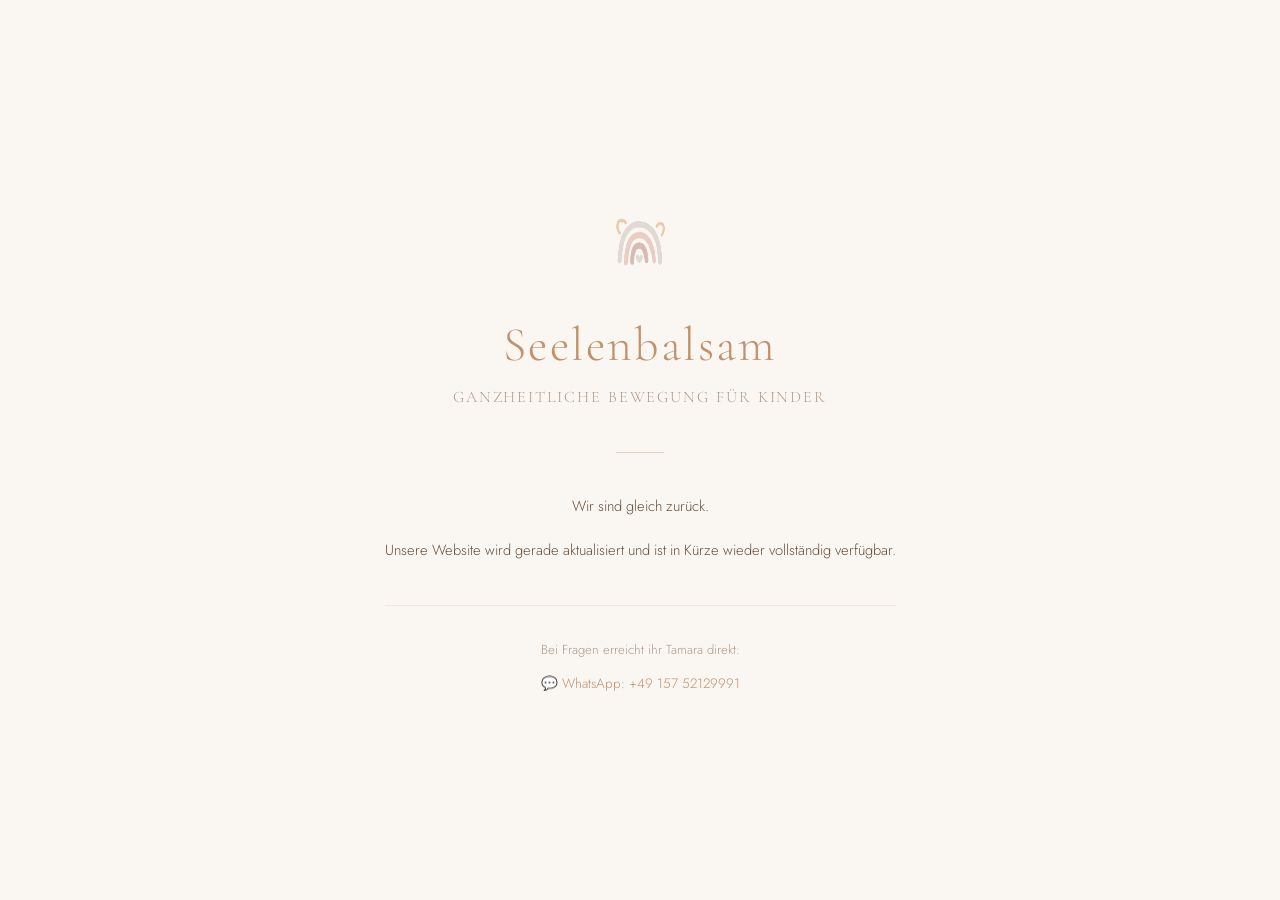
==== index.html @ a8cd2bbb "Rename coming_soon.html to index.html" ====
<!DOCTYPE html>
<html lang="de">
<head>
<meta charset="UTF-8">
<meta name="viewport" content="width=device-width, initial-scale=1.0">
<title>Seelenbalsam – Bald wieder verfügbar</title>
<link href="https://fonts.googleapis.com/css2?family=Cormorant+Garamond:ital,wght@0,300;0,400;1,300;1,400&family=Jost:wght@300;400&display=swap" rel="stylesheet">
<style>
  * { margin: 0; padding: 0; box-sizing: border-box; }
  body {
    font-family: 'Jost', sans-serif;
    font-weight: 300;
    background: #FAF7F3;
    color: #3D2B1F;
    min-height: 100vh;
    display: flex;
    align-items: center;
    justify-content: center;
    text-align: center;
    padding: 40px 20px;
  }
  .container { max-width: 560px; }
  .logo {
    width: 72px;
    height: 72px;
    margin: 0 auto 32px;
  }
  h1 {
    font-family: 'Cormorant Garamond', serif;
    font-size: clamp(2rem, 6vw, 3rem);
    font-weight: 300;
    color: #C4906A;
    margin-bottom: 8px;
    letter-spacing: 0.05em;
  }
  .subtitle {
    font-family: 'Cormorant Garamond', serif;
    font-size: 1rem;
    color: #B09A88;
    letter-spacing: 0.12em;
    text-transform: uppercase;
    margin-bottom: 40px;
  }
  .divider {
    width: 48px;
    height: 1px;
    background: #C4906A;
    margin: 0 auto 40px;
    opacity: 0.4;
  }
  p {
    font-size: 0.92rem;
    line-height: 1.9;
    color: #6B4F3A;
    margin-bottom: 16px;
  }
  .contact {
    margin-top: 40px;
    padding-top: 32px;
    border-top: 1px solid rgba(196,144,106,0.15);
  }
  .contact p {
    font-size: 0.82rem;
    color: #B09A88;
    margin-bottom: 8px;
  }
  .contact a {
    color: #C4906A;
    text-decoration: none;
    font-size: 0.85rem;
  }
  .contact a:hover { text-decoration: underline; }
</style>
</head>
<body>
<div class="container">
  <img src="/images/logo.png" class="logo" alt="Seelenbalsam Logo">
  <h1>Seelenbalsam</h1>
  <p class="subtitle">Ganzheitliche Bewegung für Kinder</p>
  <div class="divider"></div>
  <p>Wir sind gleich zurück.</p>
  <p>Unsere Website wird gerade aktualisiert und ist in Kürze wieder vollständig verfügbar.</p>
  <div class="contact">
    <p>Bei Fragen erreicht ihr Tamara direkt:</p>
    <a href="https://wa.me/4915752129991">💬 WhatsApp: +49 157 52129991</a>
  </div>
</div>
</body>
</html>
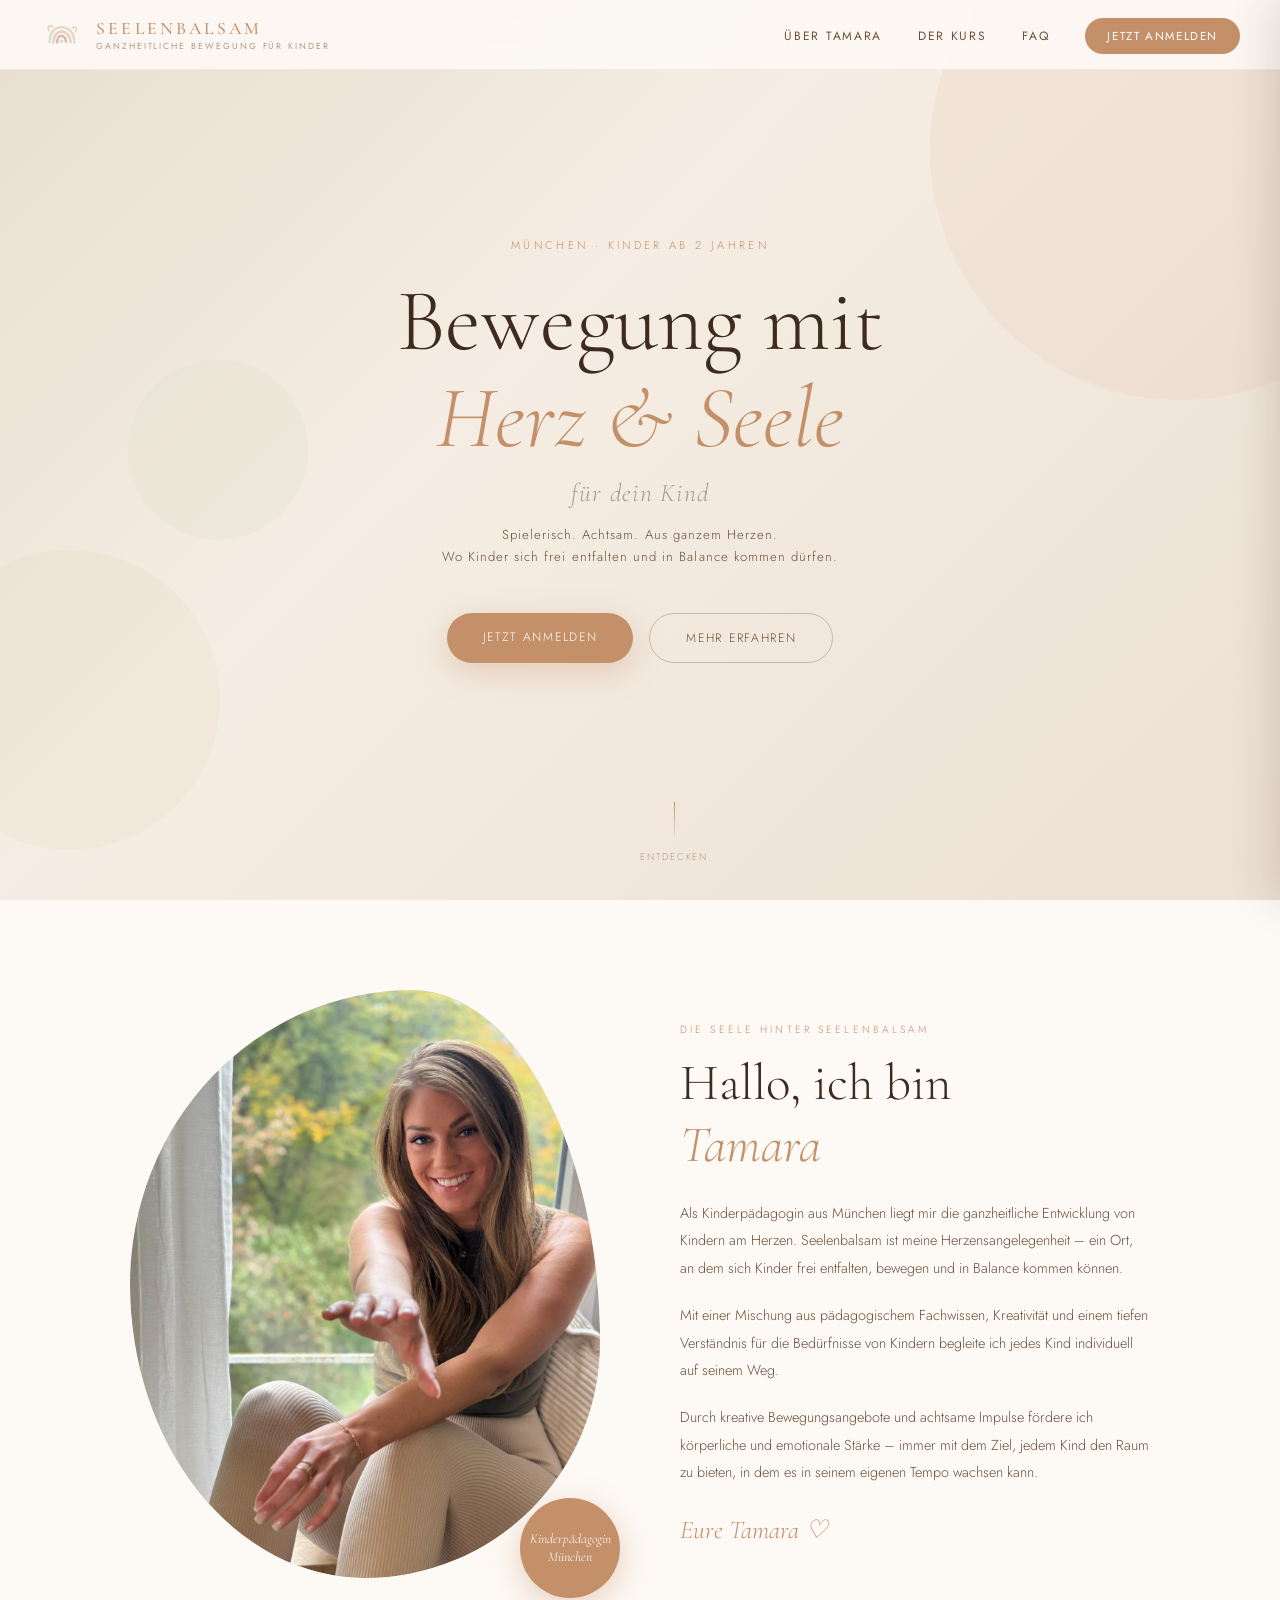
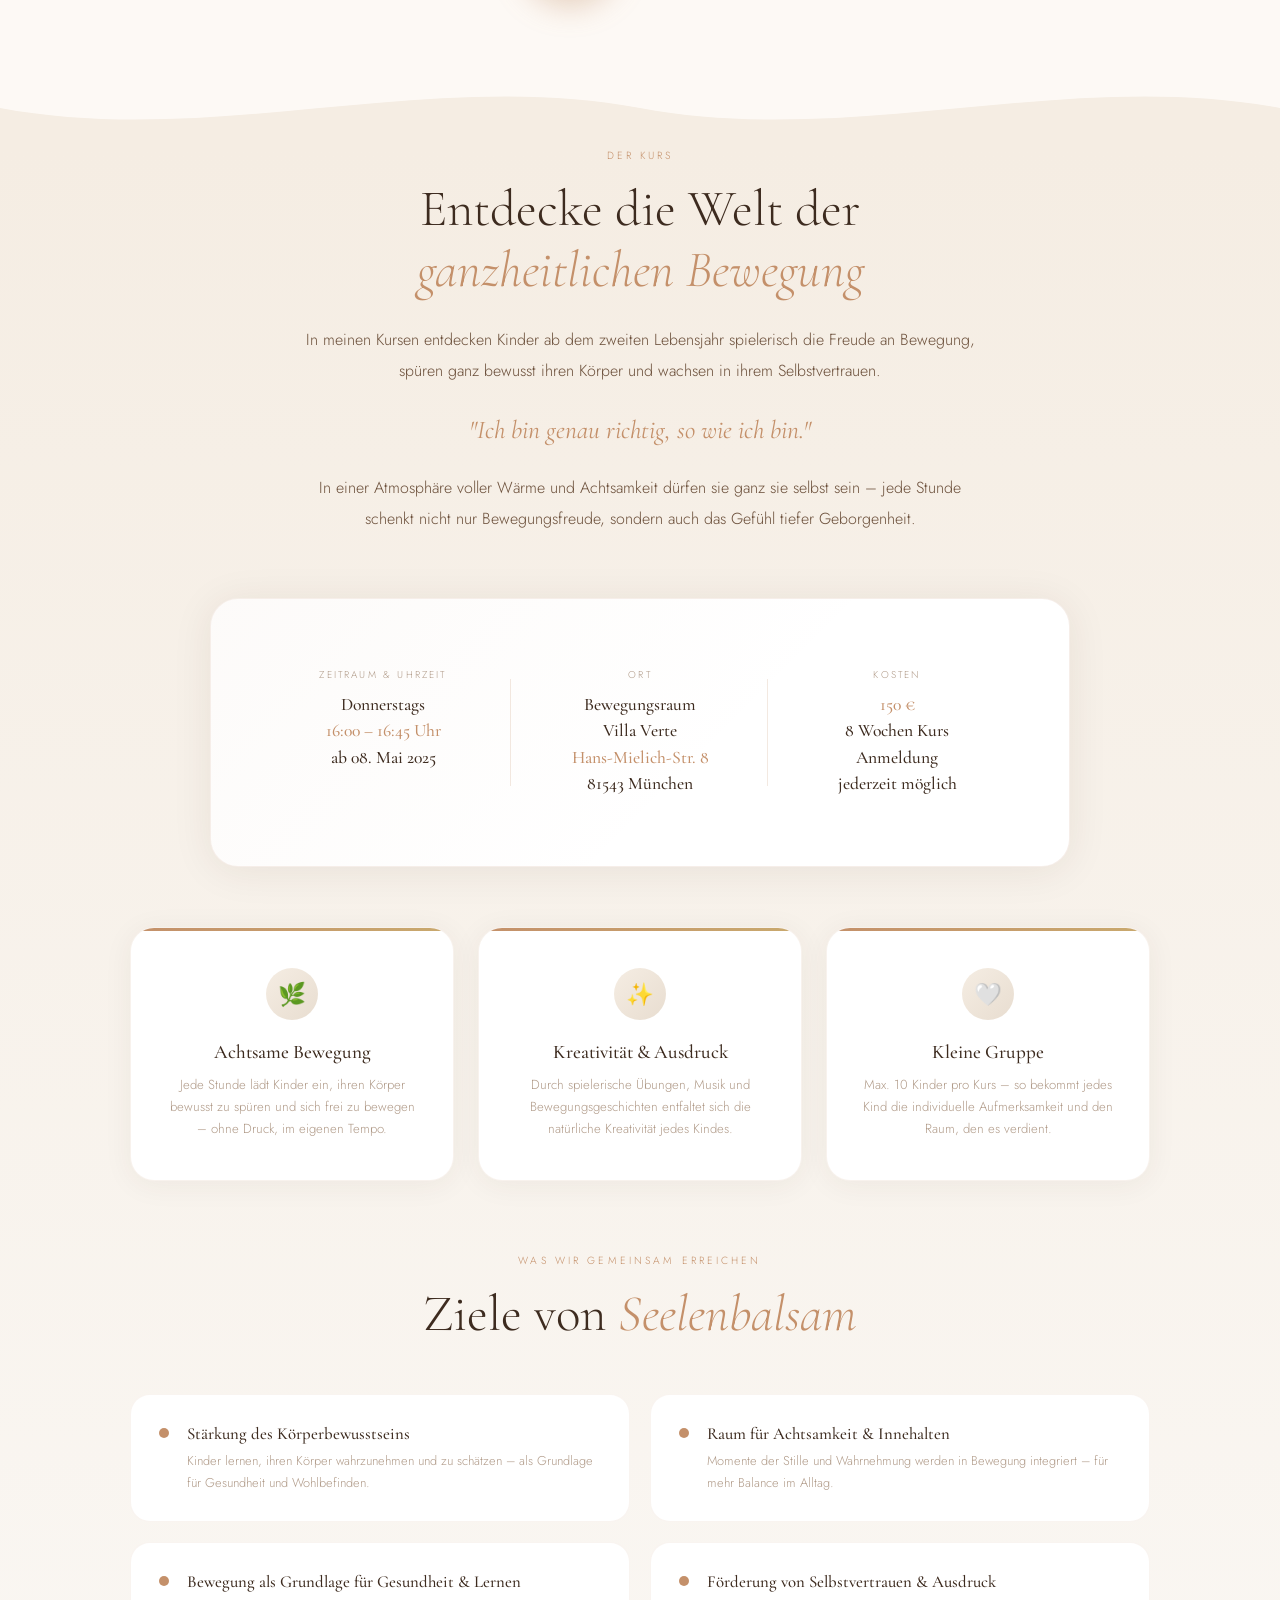
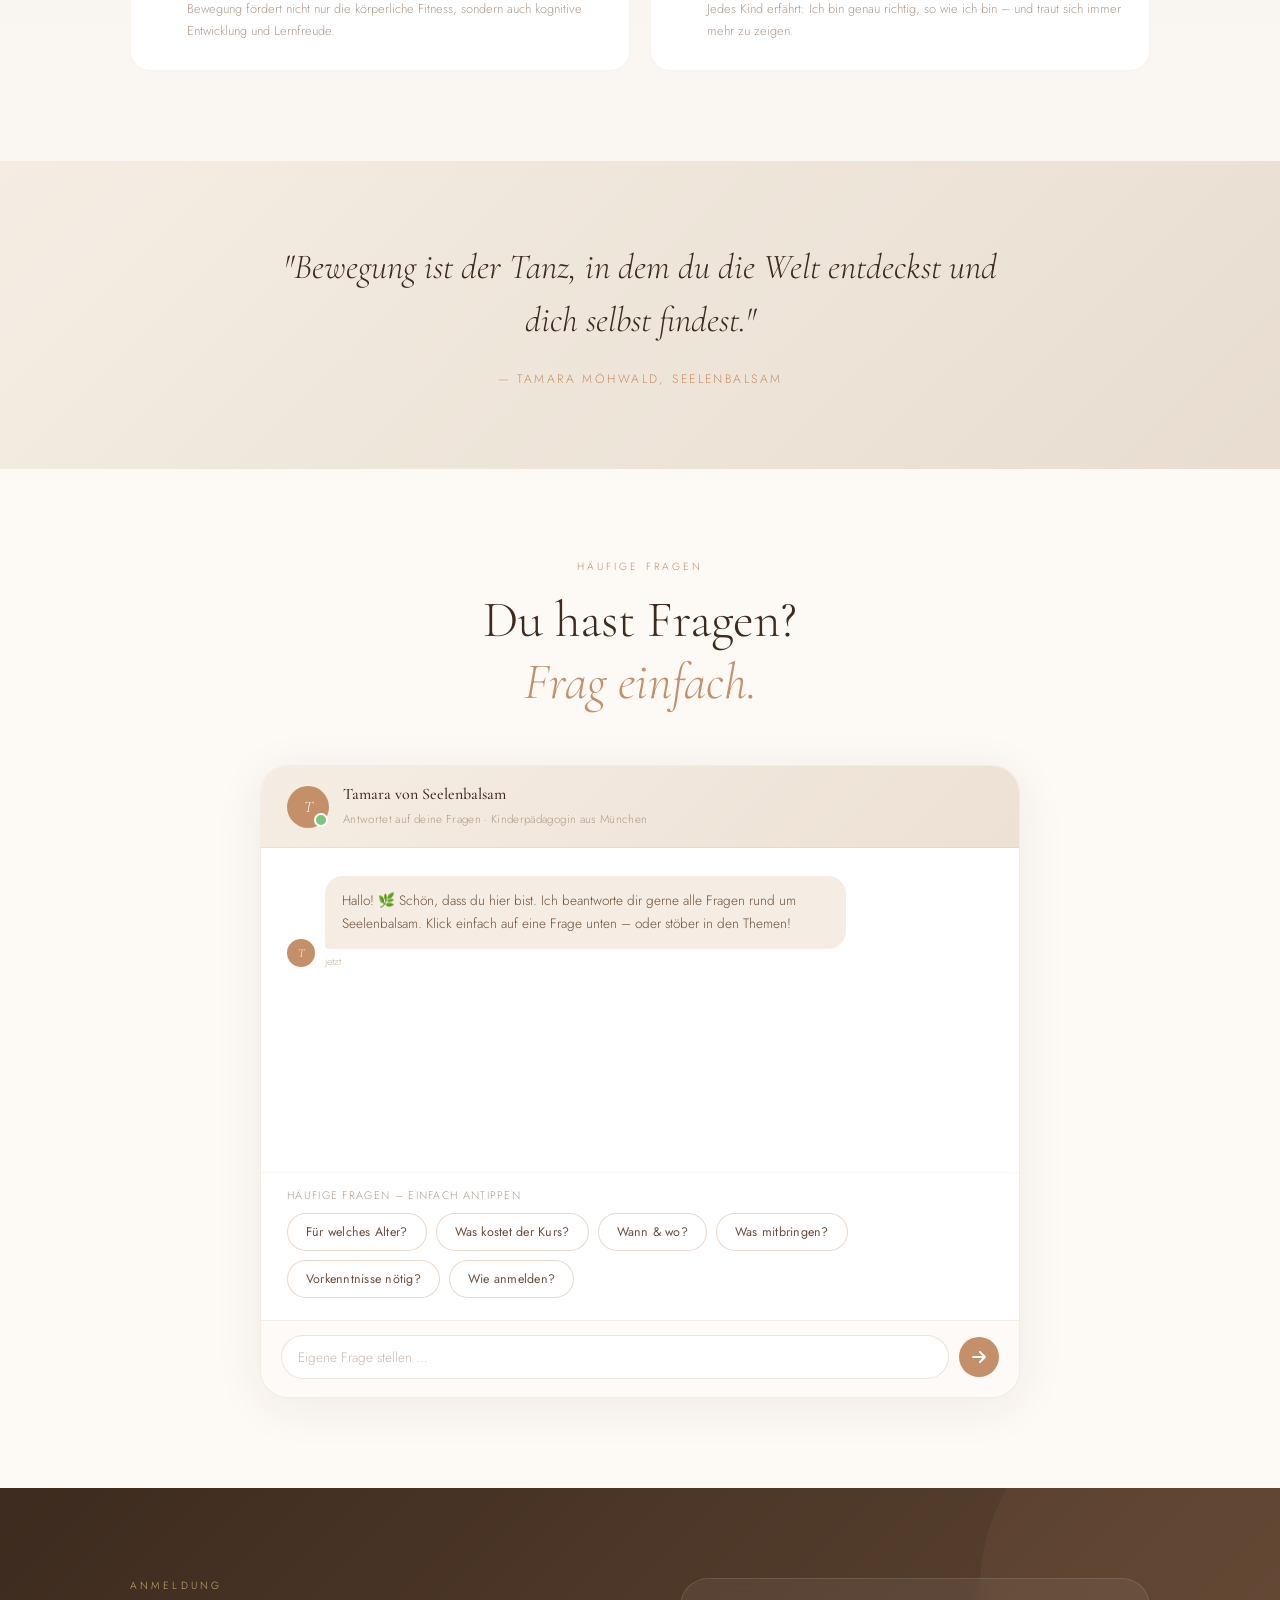
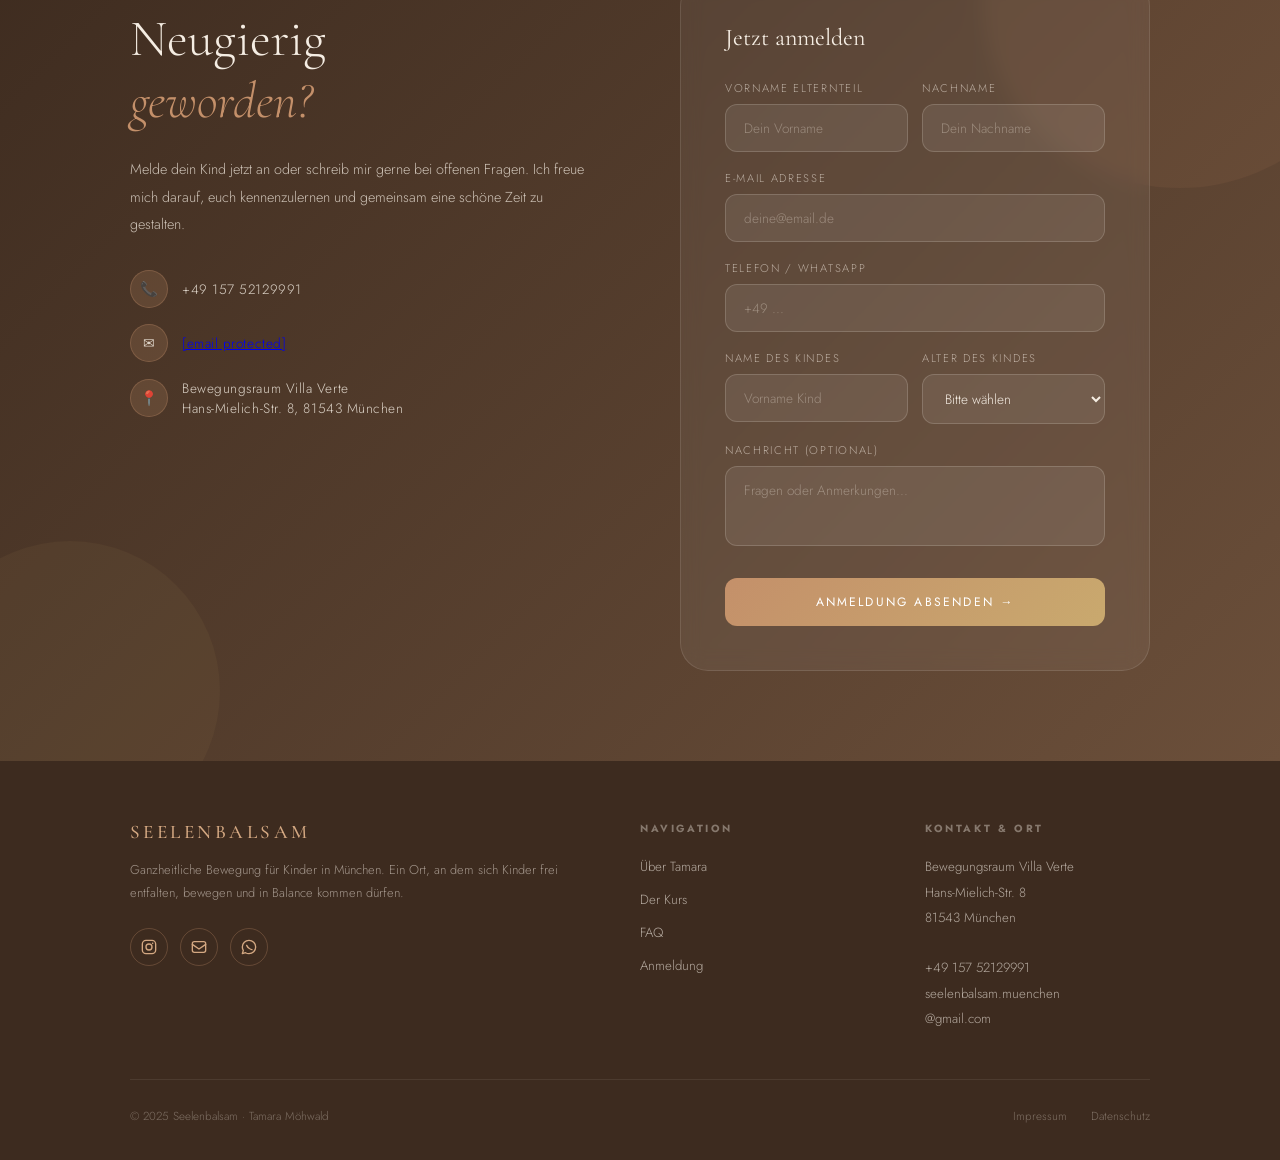
==== commit 59d945b6: "Rename index_backup.html to index.html" ====
--- a/index.html
+++ b/index.html
@@ -3,87 +3,2345 @@
 <head>
 <meta charset="UTF-8">
 <meta name="viewport" content="width=device-width, initial-scale=1.0">
-<title>Seelenbalsam – Bald wieder verfügbar</title>
-<link href="https://fonts.googleapis.com/css2?family=Cormorant+Garamond:ital,wght@0,300;0,400;1,300;1,400&family=Jost:wght@300;400&display=swap" rel="stylesheet">
+<title>Seelenbalsam – Ganzheitliche Bewegung für Kinder</title>
+
+<!-- Favicon -->
+<link rel="icon" type="image/x-icon" href="/favicon.ico" id="favicon-ico">
+<link rel="icon" type="image/png" sizes="32x32" href="/images/favicon-32.png" id="favicon-32">
+<link rel="icon" type="image/png" sizes="16x16" href="/images/favicon-16.png" id="favicon-16">
+<link rel="apple-touch-icon" sizes="180x180" href="/apple-touch-icon.png" id="favicon-apple">
+<link href="https://fonts.googleapis.com/css2?family=Cormorant+Garamond:ital,wght@0,300;0,400;0,500;0,600;1,300;1,400&family=Jost:wght@300;400;500&display=swap" rel="stylesheet">
 <style>
+  :root {
+    --cream: #FAF7F3;
+    --warm-white: #FDF9F5;
+    --sand: #E8DDD0;
+    --terracotta: #C4906A;
+    --terracotta-light: #D4A882;
+    --taupe: #B09A88;
+    --brown-text: #6B4F3A;
+    --dark: #3D2B1F;
+    --soft-green: #A8B5A0;
+    --accent-gold: #C9A96E;
+  }
+
   * { margin: 0; padding: 0; box-sizing: border-box; }
+
+  html { scroll-behavior: smooth; }
+
   body {
     font-family: 'Jost', sans-serif;
+    background: var(--warm-white);
+    color: var(--dark);
     font-weight: 300;
-    background: #FAF7F3;
-    color: #3D2B1F;
-    min-height: 100vh;
+    overflow-x: hidden;
+  }
+
+  /* NAV */
+  nav {
+    position: fixed;
+    top: 0; left: 0; right: 0;
+    z-index: 100;
+    background: rgba(253, 249, 245, 0.92);
+    backdrop-filter: blur(12px);
+    border-bottom: 1px solid rgba(196, 144, 106, 0.15);
+    padding: 0 40px;
+    height: 70px;
+    display: flex;
+    align-items: center;
+    justify-content: space-between;
+  }
+
+  .nav-logo {
+    display: flex;
+    align-items: center;
+    gap: 12px;
+    text-decoration: none;
+  }
+
+  .logo-icon {
+    width: 44px;
+    height: 44px;
+    object-fit: contain;
+    flex-shrink: 0;
+  }
+
+  .logo-text {
+    font-family: 'Cormorant Garamond', serif;
+    font-size: 1.1rem;
+    letter-spacing: 0.18em;
+    color: var(--terracotta);
+    font-weight: 500;
+    text-transform: uppercase;
+    line-height: 1.2;
+  }
+  .logo-sub {
+    font-size: 0.55rem;
+    letter-spacing: 0.22em;
+    color: var(--taupe);
+    font-weight: 400;
+    text-transform: uppercase;
+    display: block;
+  }
+
+  .nav-links {
+    display: flex;
+    gap: 36px;
+    list-style: none;
+  }
+
+  .nav-links a {
+    text-decoration: none;
+    color: var(--brown-text);
+    font-size: 0.75rem;
+    letter-spacing: 0.14em;
+    text-transform: uppercase;
+    font-weight: 400;
+    transition: color 0.3s;
+    position: relative;
+  }
+  .nav-links a::after {
+    content: '';
+    position: absolute;
+    bottom: -3px; left: 0; right: 0;
+    height: 1px;
+    background: var(--terracotta);
+    transform: scaleX(0);
+    transition: transform 0.3s;
+  }
+  .nav-links a:hover { color: var(--terracotta); }
+  .nav-links a:hover::after { transform: scaleX(1); }
+
+  .nav-cta {
+    background: var(--terracotta);
+    color: white !important;
+    padding: 10px 22px;
+    border-radius: 30px;
+    font-size: 0.72rem !important;
+    letter-spacing: 0.12em;
+    transition: background 0.3s !important;
+  }
+  .nav-cta:hover { background: var(--brown-text) !important; color: white !important; }
+  .nav-cta::after { display: none !important; }
+
+  /* HAMBURGER BUTTON */
+  .nav-hamburger {
+    display: none;
+    flex-direction: column;
+    justify-content: center;
+    gap: 5px;
+    background: none;
+    border: none;
+    cursor: pointer;
+    padding: 8px;
+    z-index: 200;
+  }
+  .ham-line {
+    display: block;
+    width: 24px;
+    height: 1.5px;
+    background: var(--brown-text);
+    border-radius: 2px;
+    transition: all 0.3s ease;
+    transform-origin: center;
+  }
+  .nav-hamburger.open .ham-line:nth-child(1) {
+    transform: translateY(6.5px) rotate(45deg);
+  }
+  .nav-hamburger.open .ham-line:nth-child(2) {
+    opacity: 0;
+    transform: scaleX(0);
+  }
+  .nav-hamburger.open .ham-line:nth-child(3) {
+    transform: translateY(-6.5px) rotate(-45deg);
+  }
+
+  .mobile-menu-overlay {
+    display: none;
+    position: fixed;
+    inset: 0;
+    background: rgba(61, 43, 31, 0.45);
+    z-index: 149;
+    backdrop-filter: blur(2px);
+    animation: overlayIn 0.3s ease both;
+  }
+  .mobile-menu-overlay.open { display: block; }
+  @keyframes overlayIn {
+    from { opacity: 0; }
+    to { opacity: 1; }
+  }
+
+  /* FLYOUT PANEL */
+  .mobile-menu {
+    position: fixed;
+    top: 0; right: 0; bottom: 0;
+    width: min(320px, 88vw);
+    background: var(--warm-white);
+    z-index: 150;
+    display: flex;
+    flex-direction: column;
+    transform: translateX(100%);
+    transition: transform 0.38s cubic-bezier(0.4, 0, 0.2, 1);
+    box-shadow: -8px 0 40px rgba(61, 43, 31, 0.15);
+  }
+  .mobile-menu.open { transform: translateX(0); }
+
+  /* Header */
+  .mobile-menu-header {
+    display: flex;
+    align-items: center;
+    justify-content: space-between;
+    padding: 0 24px;
+    height: 70px;
+    border-bottom: 1px solid rgba(196, 144, 106, 0.15);
+    flex-shrink: 0;
+  }
+  .mobile-menu-logo {
+    font-family: 'Cormorant Garamond', serif;
+    font-size: 1.05rem;
+    letter-spacing: 0.18em;
+    color: var(--terracotta);
+    font-weight: 500;
+    text-transform: uppercase;
+  }
+  .mobile-menu-close {
+    width: 34px; height: 34px;
+    border-radius: 50%;
+    background: rgba(196, 144, 106, 0.1);
+    border: none;
+    cursor: pointer;
+    color: var(--taupe);
+    font-size: 0.9rem;
+    display: flex; align-items: center; justify-content: center;
+    transition: all 0.2s;
+    flex-shrink: 0;
+  }
+  .mobile-menu-close:hover { background: var(--terracotta); color: white; }
+
+  /* Nav items – untereinander */
+  .mobile-menu-nav {
+    display: flex;
+    flex-direction: column;
+    padding: 12px 0;
+  }
+  .mobile-menu-nav a {
+    display: flex;
+    align-items: center;
+    gap: 16px;
+    padding: 20px 28px;
+    text-decoration: none;
+    border-bottom: 1px solid rgba(196, 144, 106, 0.08);
+    transition: background 0.2s;
+    position: relative;
+  }
+  .mobile-menu-nav a:last-child { border-bottom: none; }
+  .mobile-menu-nav a:hover { background: rgba(196, 144, 106, 0.05); }
+  .mobile-menu-nav a:hover .mobile-nav-arrow { transform: translateX(4px); }
+
+  .mobile-nav-number {
+    font-family: 'Cormorant Garamond', serif;
+    font-size: 0.75rem;
+    color: var(--terracotta);
+    opacity: 0.6;
+    font-style: italic;
+    min-width: 20px;
+    flex-shrink: 0;
+  }
+  .mobile-nav-label {
+    font-family: 'Cormorant Garamond', serif;
+    font-size: 1.5rem;
+    font-weight: 400;
+    color: var(--dark);
+    flex: 1;
+    line-height: 1;
+  }
+  .mobile-nav-arrow {
+    color: var(--terracotta);
+    font-size: 1rem;
+    transition: transform 0.2s;
+    flex-shrink: 0;
+  }
+
+  /* Footer mit Kontakt + CTA ganz unten */
+  .mobile-menu-footer {
+    padding: 24px 24px 44px;
+    border-top: 1px solid rgba(196, 144, 106, 0.12);
+    display: flex;
+    flex-direction: column;
+    gap: 16px;
+    flex-shrink: 0;
+  }
+  .mobile-menu-contact {
+    display: flex;
+    flex-direction: column;
+    gap: 6px;
+  }
+  .mobile-menu-contact a {
+    font-size: 0.76rem;
+    color: var(--taupe);
+    text-decoration: none;
+    text-align: center;
+    letter-spacing: 0.02em;
+    transition: color 0.2s;
+  }
+  .mobile-menu-contact a:hover { color: var(--terracotta); }
+  .mobile-cta-btn {
+    display: block;
+    text-align: center;
+    background: var(--terracotta);
+    color: white;
+    text-decoration: none;
+    padding: 16px;
+    border-radius: 50px;
+    font-size: 0.8rem;
+    letter-spacing: 0.16em;
+    text-transform: uppercase;
+    transition: background 0.3s;
+    box-shadow: 0 6px 24px rgba(196, 144, 106, 0.35);
+  }
+  .mobile-cta-btn:hover { background: var(--dark); }
+
+  /* HERO */
+  #hero {
+    height: 100vh;
+    min-height: 600px;
+    position: relative;
     display: flex;
     align-items: center;
     justify-content: center;
+    overflow: hidden;
+    background: linear-gradient(135deg, #E8DDD0 0%, #F5EDE3 40%, #EDE0D4 100%);
+  }
+
+  .hero-bg-shapes {
+    position: absolute;
+    inset: 0;
+    pointer-events: none;
+  }
+  .shape-circle {
+    position: absolute;
+    border-radius: 50%;
+    background: rgba(196, 144, 106, 0.08);
+  }
+
+  .hero-content {
     text-align: center;
-    padding: 40px 20px;
-  }
-  .container { max-width: 560px; }
-  .logo {
-    width: 72px;
-    height: 72px;
-    margin: 0 auto 32px;
-  }
-  h1 {
+    z-index: 2;
+    padding: 0 20px;
+    animation: fadeUp 1.2s ease both;
+  }
+
+  @keyframes fadeUp {
+    from { opacity: 0; transform: translateY(30px); }
+    to { opacity: 1; transform: translateY(0); }
+  }
+
+  .hero-eyebrow {
+    font-size: 0.7rem;
+    letter-spacing: 0.3em;
+    text-transform: uppercase;
+    color: var(--terracotta);
+    margin-bottom: 20px;
+    animation: fadeUp 1.2s 0.2s ease both;
+    opacity: 0;
+  }
+
+  .hero-title {
     font-family: 'Cormorant Garamond', serif;
-    font-size: clamp(2rem, 6vw, 3rem);
+    font-size: clamp(3rem, 7vw, 5.5rem);
     font-weight: 300;
-    color: #C4906A;
-    margin-bottom: 8px;
+    color: var(--dark);
+    line-height: 1.1;
+    margin-bottom: 10px;
+    animation: fadeUp 1.2s 0.3s ease both;
+    opacity: 0;
+  }
+  .hero-title em {
+    font-style: italic;
+    color: var(--terracotta);
+  }
+
+  .hero-subtitle {
+    font-family: 'Cormorant Garamond', serif;
+    font-size: clamp(1.1rem, 2.5vw, 1.6rem);
+    font-weight: 300;
+    color: var(--taupe);
     letter-spacing: 0.05em;
-  }
-  .subtitle {
+    margin-bottom: 16px;
+    animation: fadeUp 1.2s 0.4s ease both;
+    opacity: 0;
+    font-style: italic;
+  }
+
+  .hero-tagline {
+    font-size: 0.82rem;
+    color: var(--brown-text);
+    letter-spacing: 0.08em;
+    margin-bottom: 44px;
+    animation: fadeUp 1.2s 0.5s ease both;
+    opacity: 0;
+    line-height: 1.7;
+  }
+
+  .hero-buttons {
+    display: flex;
+    gap: 16px;
+    justify-content: center;
+    animation: fadeUp 1.2s 0.6s ease both;
+    opacity: 0;
+  }
+
+  .btn-primary {
+    background: var(--terracotta);
+    color: white;
+    padding: 15px 36px;
+    border-radius: 50px;
+    text-decoration: none;
+    font-size: 0.76rem;
+    letter-spacing: 0.14em;
+    text-transform: uppercase;
+    transition: all 0.3s;
+    box-shadow: 0 8px 30px rgba(196, 144, 106, 0.35);
+  }
+  .btn-primary:hover {
+    background: var(--dark);
+    transform: translateY(-2px);
+    box-shadow: 0 12px 40px rgba(61, 43, 31, 0.25);
+  }
+
+  .btn-secondary {
+    background: transparent;
+    color: var(--brown-text);
+    padding: 15px 36px;
+    border-radius: 50px;
+    text-decoration: none;
+    font-size: 0.76rem;
+    letter-spacing: 0.14em;
+    text-transform: uppercase;
+    transition: all 0.3s;
+    border: 1px solid rgba(107, 79, 58, 0.3);
+  }
+  .btn-secondary:hover {
+    border-color: var(--terracotta);
+    color: var(--terracotta);
+    transform: translateY(-2px);
+  }
+
+  .hero-scroll {
+    position: absolute;
+    bottom: 36px;
+    left: 50%;
+    transform: translateX(-50%);
+    display: flex;
+    flex-direction: column;
+    align-items: center;
+    gap: 8px;
+    animation: fadeUp 1.2s 0.9s ease both;
+    opacity: 0;
+  }
+  .scroll-line {
+    width: 1px;
+    height: 40px;
+    background: linear-gradient(to bottom, var(--terracotta), transparent);
+    animation: scrollPulse 2s infinite;
+  }
+  @keyframes scrollPulse {
+    0%, 100% { opacity: 0.3; transform: scaleY(0.8); }
+    50% { opacity: 1; transform: scaleY(1); }
+  }
+  .scroll-text {
+    font-size: 0.6rem;
+    letter-spacing: 0.2em;
+    color: var(--taupe);
+    text-transform: uppercase;
+  }
+
+  /* WAVE DIVIDER */
+  .wave-divider {
+    height: 80px;
+    overflow: hidden;
+    position: relative;
+  }
+  .wave-divider svg {
+    display: block;
+    width: 100%;
+    height: 100%;
+  }
+
+  /* SECTIONS */
+  section {
+    padding: 90px 0;
+  }
+
+  .container {
+    max-width: 1100px;
+    margin: 0 auto;
+    padding: 0 40px;
+  }
+
+  .section-label {
+    font-size: 0.65rem;
+    letter-spacing: 0.3em;
+    text-transform: uppercase;
+    color: var(--terracotta);
+    margin-bottom: 16px;
+    display: block;
+  }
+
+  .section-title {
+    font-family: 'Cormorant Garamond', serif;
+    font-size: clamp(2rem, 4vw, 3.2rem);
+    font-weight: 300;
+    color: var(--dark);
+    line-height: 1.2;
+    margin-bottom: 24px;
+  }
+  .section-title em {
+    font-style: italic;
+    color: var(--terracotta);
+  }
+
+  /* ÜBER */
+  #ueber {
+    background: var(--warm-white);
+  }
+
+  .ueber-grid {
+    display: grid;
+    grid-template-columns: 1fr 1fr;
+    gap: 80px;
+    align-items: center;
+  }
+
+  .ueber-image-wrap {
+    position: relative;
+  }
+
+  .ueber-image-bg {
+    width: 100%;
+    aspect-ratio: 4/5;
+    background: linear-gradient(145deg, #E8DDD0, #D4C4B0);
+    border-radius: 60% 40% 50% 50% / 50% 60% 40% 50%;
+    position: relative;
+    overflow: hidden;
+    display: flex;
+    align-items: center;
+    justify-content: center;
+  }
+
+  .ueber-image-placeholder {
+    width: 85%;
+    height: 85%;
+    background: linear-gradient(160deg, #C4906A22, #B09A8833);
+    border-radius: 50% 40% 60% 40% / 40% 60% 40% 60%;
+    display: flex;
+    align-items: center;
+    justify-content: center;
     font-family: 'Cormorant Garamond', serif;
     font-size: 1rem;
-    color: #B09A88;
+    color: var(--taupe);
+    font-style: italic;
+    text-align: center;
+    padding: 20px;
+  }
+
+  .ueber-badge {
+    position: absolute;
+    bottom: -20px;
+    right: -20px;
+    background: var(--terracotta);
+    color: white;
+    width: 100px;
+    height: 100px;
+    border-radius: 50%;
+    display: flex;
+    flex-direction: column;
+    align-items: center;
+    justify-content: center;
+    font-family: 'Cormorant Garamond', serif;
+    font-size: 0.85rem;
+    text-align: center;
+    line-height: 1.3;
+    font-style: italic;
+    box-shadow: 0 8px 30px rgba(196, 144, 106, 0.4);
+  }
+
+  .ueber-text p {
+    font-size: 0.9rem;
+    line-height: 1.9;
+    color: var(--brown-text);
+    margin-bottom: 20px;
+  }
+
+  .ueber-signature {
+    font-family: 'Cormorant Garamond', serif;
+    font-size: 1.6rem;
+    font-style: italic;
+    color: var(--terracotta);
+    margin-top: 28px;
+  }
+
+  /* KURS INFOS */
+  #kurs {
+    background: linear-gradient(180deg, #F5EDE3 0%, #FAF7F3 100%);
+    position: relative;
+    overflow: hidden;
+  }
+
+  .kurs-intro {
+    text-align: center;
+    max-width: 680px;
+    margin: 0 auto 64px;
+  }
+
+  .kurs-intro p {
+    font-size: 1rem;
+    line-height: 1.9;
+    color: var(--brown-text);
+  }
+
+  .kurs-quote {
+    font-family: 'Cormorant Garamond', serif;
+    font-size: clamp(1.2rem, 2.5vw, 1.6rem);
+    font-style: italic;
+    color: var(--terracotta);
+    margin: 28px 0;
+    font-weight: 400;
+  }
+
+  .kurs-cards {
+    display: grid;
+    grid-template-columns: repeat(3, 1fr);
+    gap: 24px;
+    margin-bottom: 60px;
+  }
+
+  .kurs-card {
+    background: white;
+    border-radius: 24px;
+    padding: 40px 32px;
+    text-align: center;
+    box-shadow: 0 4px 30px rgba(61, 43, 31, 0.06);
+    border: 1px solid rgba(196, 144, 106, 0.12);
+    transition: transform 0.3s, box-shadow 0.3s;
+    position: relative;
+    overflow: hidden;
+  }
+  .kurs-card::before {
+    content: '';
+    position: absolute;
+    top: 0; left: 0; right: 0;
+    height: 3px;
+    background: linear-gradient(90deg, var(--terracotta), var(--accent-gold));
+  }
+  .kurs-card:hover {
+    transform: translateY(-6px);
+    box-shadow: 0 16px 50px rgba(61, 43, 31, 0.12);
+  }
+
+  .kurs-card-icon {
+    width: 52px;
+    height: 52px;
+    background: linear-gradient(135deg, #F5EDE3, #E8DDD0);
+    border-radius: 50%;
+    margin: 0 auto 20px;
+    display: flex;
+    align-items: center;
+    justify-content: center;
+    font-size: 1.4rem;
+  }
+
+  .kurs-card h3 {
+    font-family: 'Cormorant Garamond', serif;
+    font-size: 1.2rem;
+    font-weight: 500;
+    color: var(--dark);
+    margin-bottom: 10px;
+  }
+
+  .kurs-card p {
+    font-size: 0.82rem;
+    line-height: 1.7;
+    color: var(--taupe);
+  }
+
+  .kurs-card strong {
+    font-size: 1.3rem;
+    font-family: 'Cormorant Garamond', serif;
+    color: var(--terracotta);
+    display: block;
+    margin-bottom: 4px;
+    font-weight: 600;
+  }
+
+  /* ZIELE */
+  .ziele-grid {
+    display: grid;
+    grid-template-columns: repeat(2, 1fr);
+    gap: 20px;
+    margin-top: 48px;
+  }
+
+  .ziel-item {
+    display: flex;
+    gap: 18px;
+    align-items: flex-start;
+    padding: 28px;
+    background: white;
+    border-radius: 20px;
+    border: 1px solid rgba(196, 144, 106, 0.1);
+    transition: all 0.3s;
+  }
+  .ziel-item:hover {
+    border-color: rgba(196, 144, 106, 0.3);
+    background: #FDFAF7;
+  }
+
+  .ziel-dot {
+    width: 10px;
+    height: 10px;
+    border-radius: 50%;
+    background: var(--terracotta);
+    flex-shrink: 0;
+    margin-top: 5px;
+  }
+
+  .ziel-item h4 {
+    font-family: 'Cormorant Garamond', serif;
+    font-size: 1.05rem;
+    font-weight: 500;
+    color: var(--dark);
+    margin-bottom: 6px;
+  }
+  .ziel-item p {
+    font-size: 0.8rem;
+    line-height: 1.7;
+    color: var(--taupe);
+  }
+
+  /* ANMELDUNG */
+  #anmeldung {
+    background: linear-gradient(135deg, #3D2B1F 0%, #6B4F3A 100%);
+    position: relative;
+    overflow: hidden;
+  }
+
+  #anmeldung::before {
+    content: '';
+    position: absolute;
+    top: -100px; right: -100px;
+    width: 400px; height: 400px;
+    border-radius: 50%;
+    background: rgba(196, 144, 106, 0.08);
+  }
+  #anmeldung::after {
+    content: '';
+    position: absolute;
+    bottom: -80px; left: -80px;
+    width: 300px; height: 300px;
+    border-radius: 50%;
+    background: rgba(201, 169, 110, 0.06);
+  }
+
+  .anmeldung-grid {
+    display: grid;
+    grid-template-columns: 1fr 1fr;
+    gap: 80px;
+    align-items: start;
+  }
+
+  .anmeldung-left .section-title {
+    color: #F5EDE3;
+  }
+  .anmeldung-left .section-label {
+    color: var(--accent-gold);
+  }
+
+  .anmeldung-left p {
+    color: rgba(245, 237, 227, 0.75);
+    font-size: 0.9rem;
+    line-height: 1.9;
+    margin-bottom: 32px;
+  }
+
+  .contact-info {
+    display: flex;
+    flex-direction: column;
+    gap: 16px;
+  }
+
+  .contact-item {
+    display: flex;
+    align-items: center;
+    gap: 14px;
+    color: rgba(245, 237, 227, 0.85);
+    font-size: 0.85rem;
+    letter-spacing: 0.04em;
+  }
+
+  .contact-item-icon {
+    width: 38px;
+    height: 38px;
+    background: rgba(196, 144, 106, 0.2);
+    border-radius: 50%;
+    display: flex;
+    align-items: center;
+    justify-content: center;
+    font-size: 0.9rem;
+    flex-shrink: 0;
+    border: 1px solid rgba(196, 144, 106, 0.3);
+  }
+
+  .anmeldung-form {
+    background: rgba(255,255,255,0.06);
+    backdrop-filter: blur(10px);
+    border: 1px solid rgba(245, 237, 227, 0.12);
+    border-radius: 28px;
+    padding: 44px;
+  }
+
+  .form-title {
+    font-family: 'Cormorant Garamond', serif;
+    font-size: 1.5rem;
+    color: #F5EDE3;
+    margin-bottom: 28px;
+    font-weight: 400;
+  }
+
+  .form-group {
+    margin-bottom: 18px;
+  }
+
+  .form-group label {
+    display: block;
+    font-size: 0.7rem;
+    letter-spacing: 0.15em;
+    text-transform: uppercase;
+    color: rgba(245, 237, 227, 0.6);
+    margin-bottom: 8px;
+  }
+
+  .form-group input,
+  .form-group select,
+  .form-group textarea {
+    width: 100%;
+    padding: 13px 18px;
+    background: rgba(255,255,255,0.08);
+    border: 1px solid rgba(245, 237, 227, 0.18);
+    border-radius: 12px;
+    color: #F5EDE3;
+    font-family: 'Jost', sans-serif;
+    font-size: 0.85rem;
+    font-weight: 300;
+    transition: border-color 0.3s;
+    outline: none;
+  }
+  .form-group input::placeholder,
+  .form-group textarea::placeholder {
+    color: rgba(245, 237, 227, 0.35);
+  }
+  .form-group input:focus,
+  .form-group select:focus,
+  .form-group textarea:focus {
+    border-color: rgba(196, 144, 106, 0.6);
+    background: rgba(255,255,255,0.1);
+  }
+  .form-group select {
+    cursor: pointer;
+  }
+  .form-group select option {
+    background: #3D2B1F;
+    color: #F5EDE3;
+  }
+  .form-group textarea {
+    resize: none;
+    height: 80px;
+  }
+
+  .form-row {
+    display: grid;
+    grid-template-columns: 1fr 1fr;
+    gap: 14px;
+  }
+
+  .form-submit {
+    width: 100%;
+    padding: 15px;
+    background: linear-gradient(135deg, var(--terracotta), var(--accent-gold));
+    color: white;
+    border: none;
+    border-radius: 12px;
+    font-family: 'Jost', sans-serif;
+    font-size: 0.76rem;
+    letter-spacing: 0.18em;
+    text-transform: uppercase;
+    cursor: pointer;
+    transition: all 0.3s;
+    margin-top: 8px;
+  }
+  .form-submit:hover {
+    transform: translateY(-2px);
+    box-shadow: 0 10px 35px rgba(196, 144, 106, 0.4);
+  }
+
+  /* FAQ CHAT */
+  #faq {
+    background: var(--warm-white);
+  }
+
+  .faq-header {
+    text-align: center;
+    margin-bottom: 52px;
+  }
+
+  .chat-shell {
+    max-width: 760px;
+    margin: 0 auto;
+    background: white;
+    border-radius: 28px;
+    border: 1px solid rgba(196, 144, 106, 0.18);
+    overflow: hidden;
+    box-shadow: 0 8px 50px rgba(61, 43, 31, 0.07);
+  }
+
+  .chat-topbar {
+    background: linear-gradient(135deg, #F5EDE3, #EDE0D4);
+    padding: 18px 26px;
+    display: flex;
+    align-items: center;
+    gap: 14px;
+    border-bottom: 1px solid rgba(196, 144, 106, 0.15);
+  }
+
+  .chat-avatar {
+    width: 42px;
+    height: 42px;
+    border-radius: 50%;
+    background: var(--terracotta);
+    display: flex;
+    align-items: center;
+    justify-content: center;
+    font-family: 'Cormorant Garamond', serif;
+    font-size: 1rem;
+    color: white;
+    font-style: italic;
+    flex-shrink: 0;
+    position: relative;
+  }
+  .chat-avatar::after {
+    content: '';
+    position: absolute;
+    bottom: 1px; right: 1px;
+    width: 10px; height: 10px;
+    background: #7BC67E;
+    border-radius: 50%;
+    border: 2px solid white;
+  }
+
+  .chat-topbar-info h4 {
+    font-family: 'Cormorant Garamond', serif;
+    font-size: 1rem;
+    font-weight: 500;
+    color: var(--dark);
+    margin-bottom: 2px;
+  }
+  .chat-topbar-info span {
+    font-size: 0.72rem;
+    color: var(--taupe);
+    letter-spacing: 0.03em;
+  }
+
+  .chat-messages {
+    padding: 28px 26px 20px;
+    min-height: 320px;
+    max-height: 480px;
+    overflow-y: auto;
+    display: flex;
+    flex-direction: column;
+    gap: 16px;
+    scroll-behavior: smooth;
+  }
+  .chat-messages::-webkit-scrollbar { width: 4px; }
+  .chat-messages::-webkit-scrollbar-thumb { background: rgba(196,144,106,0.25); border-radius: 4px; }
+
+  .msg-row {
+    display: flex;
+    gap: 10px;
+    align-items: flex-end;
+    animation: msgIn 0.35s ease both;
+  }
+  @keyframes msgIn {
+    from { opacity: 0; transform: translateY(10px); }
+    to { opacity: 1; transform: translateY(0); }
+  }
+
+  .msg-row.user-row {
+    flex-direction: row-reverse;
+  }
+
+  .msg-avatar-sm {
+    width: 28px;
+    height: 28px;
+    border-radius: 50%;
+    background: var(--terracotta);
+    display: flex;
+    align-items: center;
+    justify-content: center;
+    font-family: 'Cormorant Garamond', serif;
+    font-size: 0.75rem;
+    color: white;
+    font-style: italic;
+    flex-shrink: 0;
+    margin-bottom: 2px;
+  }
+  .msg-avatar-sm.user-av {
+    background: var(--sand);
+    color: var(--brown-text);
+    font-style: normal;
+    font-family: 'Jost', sans-serif;
+    font-size: 0.65rem;
+    font-weight: 400;
+  }
+
+  .bubble {
+    max-width: 78%;
+    padding: 13px 17px;
+    border-radius: 18px;
+    font-size: 0.85rem;
+    line-height: 1.7;
+    color: var(--dark);
+  }
+  .bubble.tamara {
+    background: #F5EDE3;
+    border-radius: 18px 18px 18px 4px;
+    color: var(--brown-text);
+  }
+  .bubble.user {
+    background: var(--terracotta);
+    color: white;
+    border-radius: 18px 18px 4px 18px;
+    text-align: right;
+  }
+
+  .bubble-time {
+    font-size: 0.65rem;
+    color: var(--taupe);
+    margin-top: 5px;
+    opacity: 0.7;
+  }
+  .user-row .bubble-time { text-align: right; }
+
+  .typing-indicator {
+    display: flex;
+    gap: 5px;
+    align-items: center;
+    padding: 14px 18px;
+    background: #F5EDE3;
+    border-radius: 18px 18px 18px 4px;
+    width: fit-content;
+  }
+  .typing-dot {
+    width: 7px; height: 7px;
+    border-radius: 50%;
+    background: var(--terracotta);
+    animation: typingBounce 1.2s infinite;
+    opacity: 0.6;
+  }
+  .typing-dot:nth-child(2) { animation-delay: 0.2s; }
+  .typing-dot:nth-child(3) { animation-delay: 0.4s; }
+  @keyframes typingBounce {
+    0%, 60%, 100% { transform: translateY(0); opacity: 0.4; }
+    30% { transform: translateY(-5px); opacity: 1; }
+  }
+
+  .chat-suggestions {
+    padding: 0 26px 22px;
+    display: flex;
+    flex-wrap: wrap;
+    gap: 9px;
+  }
+
+  .suggestion-chip {
+    background: white;
+    border: 1px solid rgba(196, 144, 106, 0.35);
+    border-radius: 50px;
+    padding: 9px 18px;
+    font-size: 0.78rem;
+    color: var(--brown-text);
+    cursor: pointer;
+    transition: all 0.22s;
+    font-family: 'Jost', sans-serif;
+    font-weight: 400;
+    letter-spacing: 0.02em;
+    white-space: nowrap;
+  }
+  .suggestion-chip:hover {
+    background: #F5EDE3;
+    border-color: var(--terracotta);
+    color: var(--terracotta);
+    transform: translateY(-1px);
+  }
+  .suggestion-chip:active {
+    transform: scale(0.97);
+  }
+  .suggestion-chip.used {
+    opacity: 0.38;
+    pointer-events: none;
+  }
+
+  .chat-divider {
+    padding: 0 26px 10px;
+    border-top: 1px solid rgba(196,144,106,0.1);
+    margin-top: 4px;
+  }
+  .chat-divider-label {
+    font-size: 0.68rem;
     letter-spacing: 0.12em;
     text-transform: uppercase;
-    margin-bottom: 40px;
-  }
-  .divider {
-    width: 48px;
-    height: 1px;
-    background: #C4906A;
-    margin: 0 auto 40px;
-    opacity: 0.4;
-  }
-  p {
-    font-size: 0.92rem;
+    color: var(--taupe);
+    padding-top: 14px;
+    display: block;
+  }
+
+  .chat-input-area {
+    display: flex;
+    align-items: center;
+    gap: 10px;
+    padding: 14px 20px 18px;
+    border-top: 1px solid rgba(196,144,106,0.12);
+    background: #FDFAF7;
+    border-radius: 0 0 28px 28px;
+  }
+
+  .chat-input {
+    flex: 1;
+    padding: 11px 16px;
+    background: white;
+    border: 1px solid rgba(196,144,106,0.25);
+    border-radius: 50px;
+    font-family: 'Jost', sans-serif;
+    font-size: 0.85rem;
+    font-weight: 300;
+    color: var(--dark);
+    outline: none;
+    transition: border-color 0.25s;
+  }
+  .chat-input::placeholder { color: var(--taupe); opacity: 0.7; }
+  .chat-input:focus { border-color: var(--terracotta); }
+
+  .chat-send-btn {
+    width: 40px;
+    height: 40px;
+    border-radius: 50%;
+    background: var(--terracotta);
+    border: none;
+    color: white;
+    cursor: pointer;
+    display: flex;
+    align-items: center;
+    justify-content: center;
+    flex-shrink: 0;
+    transition: all 0.2s;
+  }
+  .chat-send-btn:hover { background: var(--dark); transform: scale(1.06); }
+  .chat-send-btn:disabled { background: var(--sand); cursor: not-allowed; transform: none; }
+
+  .bubble.contact-fallback {
+    background: #FFF8F3;
+    border: 1px solid rgba(196,144,106,0.3);
+    border-radius: 18px 18px 18px 4px;
+  }
+  .bubble.contact-fallback a {
+    color: var(--terracotta);
+    font-weight: 500;
+    text-decoration: none;
+    border-bottom: 1px solid rgba(196,144,106,0.4);
+    padding-bottom: 1px;
+    transition: color 0.2s;
+  }
+  .bubble.contact-fallback a:hover { color: var(--dark); }
+
+  /* ZITAT */
+  .zitat-section {
+    background: linear-gradient(135deg, #F5EDE3 0%, #E8DDD0 100%);
+    padding: 80px 40px;
+    text-align: center;
+  }
+
+  .zitat-text {
+    font-family: 'Cormorant Garamond', serif;
+    font-size: clamp(1.4rem, 3vw, 2.2rem);
+    font-style: italic;
+    font-weight: 300;
+    color: var(--dark);
+    max-width: 720px;
+    margin: 0 auto 20px;
+    line-height: 1.5;
+  }
+
+  .zitat-author {
+    font-size: 0.76rem;
+    letter-spacing: 0.2em;
+    text-transform: uppercase;
+    color: var(--terracotta);
+  }
+
+  /* FOOTER */
+  footer {
+    background: var(--dark);
+    color: rgba(245, 237, 227, 0.7);
+    padding: 60px 0 36px;
+  }
+
+  .footer-grid {
+    display: grid;
+    grid-template-columns: 2fr 1fr 1fr;
+    gap: 60px;
+    margin-bottom: 48px;
+  }
+
+  .footer-brand .logo-text {
+    font-size: 1.2rem;
+    display: block;
+    margin-bottom: 14px;
+  }
+  .footer-brand p {
+    font-size: 0.8rem;
+    line-height: 1.8;
+    margin-bottom: 24px;
+    color: rgba(245, 237, 227, 0.55);
+  }
+
+  .footer-social {
+    display: flex;
+    gap: 12px;
+  }
+  .social-btn {
+    width: 38px;
+    height: 38px;
+    border: 1px solid rgba(196, 144, 106, 0.3);
+    border-radius: 50%;
+    display: flex;
+    align-items: center;
+    justify-content: center;
+    color: var(--terracotta-light);
+    font-size: 0.85rem;
+    text-decoration: none;
+    transition: all 0.3s;
+    flex-shrink: 0;
+  }
+  .social-btn svg {
+    width: 16px;
+    height: 16px;
+    flex-shrink: 0;
+  }
+  .social-btn:hover {
+    background: var(--terracotta);
+    border-color: var(--terracotta);
+    color: white;
+  }
+
+  .footer-col h5 {
+    font-size: 0.65rem;
+    letter-spacing: 0.25em;
+    text-transform: uppercase;
+    color: rgba(245, 237, 227, 0.4);
+    margin-bottom: 18px;
+  }
+  .footer-col ul {
+    list-style: none;
+  }
+  .footer-col ul li {
+    margin-bottom: 10px;
+  }
+  .footer-col ul a {
+    color: rgba(245, 237, 227, 0.65);
+    text-decoration: none;
+    font-size: 0.83rem;
+    transition: color 0.3s;
+  }
+  .footer-col ul a:hover {
+    color: var(--terracotta-light);
+  }
+  .footer-col address {
+    font-style: normal;
+    font-size: 0.83rem;
     line-height: 1.9;
-    color: #6B4F3A;
+    color: rgba(245, 237, 227, 0.65);
+  }
+
+  .footer-bottom {
+    border-top: 1px solid rgba(245, 237, 227, 0.08);
+    padding-top: 28px;
+    display: flex;
+    justify-content: space-between;
+    align-items: center;
+    font-size: 0.73rem;
+    color: rgba(245, 237, 227, 0.35);
+  }
+  .footer-bottom a {
+    color: rgba(245, 237, 227, 0.35);
+    text-decoration: none;
+    transition: color 0.3s;
+  }
+  .footer-bottom a:hover {
+    color: var(--terracotta-light);
+  }
+
+  /* CLOUD DECORATION */
+  .cloud-row {
+    display: flex;
+    gap: 0;
+    position: relative;
+    height: 50px;
+    overflow: hidden;
+  }
+
+  .floating-decoration {
+    position: absolute;
+    border-radius: 50%;
+    opacity: 0.06;
+    background: var(--terracotta);
+    animation: float 8s ease-in-out infinite;
+  }
+  @keyframes float {
+    0%, 100% { transform: translateY(0); }
+    50% { transform: translateY(-15px); }
+  }
+
+  /* HIGHLIGHT BAR */
+  .kurs-highlight {
+    background: white;
+    border-radius: 28px;
+    padding: 44px;
+    box-shadow: 0 4px 40px rgba(61, 43, 31, 0.08);
+    border: 1px solid rgba(196, 144, 106, 0.15);
+    display: grid;
+    grid-template-columns: repeat(3, 1fr);
+    gap: 1px;
+    max-width: 860px;
+    margin: 0 auto;
+    position: relative;
+    overflow: hidden;
+  }
+  .kurs-highlight::before {
+    content: '';
+    position: absolute;
+    inset: 0;
+    background: linear-gradient(135deg, rgba(196,144,106,0.04) 0%, transparent 60%);
+    pointer-events: none;
+  }
+
+  .kurs-info-block {
+    text-align: center;
+    padding: 24px;
+    position: relative;
+  }
+  .kurs-info-block:not(:last-child)::after {
+    content: '';
+    position: absolute;
+    right: 0;
+    top: 20%;
+    height: 60%;
+    width: 1px;
+    background: rgba(196, 144, 106, 0.2);
+  }
+
+  .kurs-info-block .label {
+    font-size: 0.62rem;
+    letter-spacing: 0.22em;
+    text-transform: uppercase;
+    color: var(--taupe);
+    display: block;
+    margin-bottom: 10px;
+  }
+  .kurs-info-block .value {
+    font-family: 'Cormorant Garamond', serif;
+    font-size: 1.1rem;
+    color: var(--dark);
+    font-weight: 500;
+    line-height: 1.5;
+  }
+  .kurs-info-block .value em {
+    font-style: normal;
+    color: var(--terracotta);
+  }
+
+  /* Success message */
+  .form-success {
+    display: none;
+    text-align: center;
+    padding: 40px;
+    color: #F5EDE3;
+  }
+  .form-success .success-icon {
+    font-size: 2.5rem;
     margin-bottom: 16px;
   }
-  .contact {
-    margin-top: 40px;
-    padding-top: 32px;
-    border-top: 1px solid rgba(196,144,106,0.15);
-  }
-  .contact p {
+  .form-success h3 {
+    font-family: 'Cormorant Garamond', serif;
+    font-size: 1.6rem;
+    margin-bottom: 12px;
+    font-weight: 400;
+  }
+  .form-success p {
+    font-size: 0.85rem;
+    color: rgba(245, 237, 227, 0.7);
+    line-height: 1.7;
+  }
+
+  /* RESPONSIVE basics */
+  @media (max-width: 768px) {
+    nav { padding: 0 20px; }
+    .nav-links { display: none; }
+    .nav-hamburger { display: flex; }
+    .ueber-grid, .anmeldung-grid { grid-template-columns: 1fr; gap: 40px; }
+    .kurs-cards { grid-template-columns: 1fr; }
+    .faq-grid { grid-template-columns: 1fr; }
+    .ziele-grid { grid-template-columns: 1fr; }
+    .footer-grid { grid-template-columns: 1fr; gap: 40px; }
+    .kurs-highlight { grid-template-columns: 1fr; gap: 0; }
+    .kurs-info-block:not(:last-child)::after { display: none; }
+    .form-row { grid-template-columns: 1fr; }
+    .anmeldung-form { padding: 28px; }
+    .container { padding: 0 20px; }
+  }
+  /* MODALS */
+  .modal-overlay {
+    display: none;
+    position: fixed;
+    inset: 0;
+    z-index: 999;
+    background: rgba(61, 43, 31, 0.55);
+    backdrop-filter: blur(4px);
+    align-items: center;
+    justify-content: center;
+    padding: 20px;
+  }
+  .modal-overlay.open {
+    display: flex;
+  }
+
+  .modal-box {
+    background: var(--warm-white);
+    border-radius: 24px;
+    max-width: 680px;
+    width: 100%;
+    max-height: 88vh;
+    overflow: hidden;
+    display: flex;
+    flex-direction: column;
+    box-shadow: 0 24px 80px rgba(61, 43, 31, 0.22);
+    animation: modalIn 0.3s cubic-bezier(0.34,1.56,0.64,1) both;
+  }
+  @keyframes modalIn {
+    from { opacity: 0; transform: translateY(24px) scale(0.96); }
+    to   { opacity: 1; transform: translateY(0) scale(1); }
+  }
+
+  .modal-header {
+    display: flex;
+    align-items: center;
+    justify-content: space-between;
+    padding: 26px 32px 20px;
+    border-bottom: 1px solid rgba(196,144,106,0.15);
+    flex-shrink: 0;
+  }
+  .modal-header h2 {
+    font-family: 'Cormorant Garamond', serif;
+    font-size: 1.5rem;
+    font-weight: 500;
+    color: var(--dark);
+  }
+  .modal-close {
+    width: 34px; height: 34px;
+    border-radius: 50%;
+    background: rgba(196,144,106,0.1);
+    border: none;
+    cursor: pointer;
+    display: flex; align-items: center; justify-content: center;
+    color: var(--taupe);
+    font-size: 1.1rem;
+    transition: all 0.2s;
+    line-height: 1;
+  }
+  .modal-close:hover { background: var(--terracotta); color: white; }
+
+  .modal-body {
+    overflow-y: auto;
+    padding: 28px 32px 36px;
+    flex: 1;
+    scroll-behavior: smooth;
+  }
+  .modal-body::-webkit-scrollbar { width: 4px; }
+  .modal-body::-webkit-scrollbar-thumb { background: rgba(196,144,106,0.3); border-radius: 4px; }
+
+  .modal-body h3 {
+    font-family: 'Cormorant Garamond', serif;
+    font-size: 1.05rem;
+    font-weight: 500;
+    color: var(--dark);
+    margin: 24px 0 8px;
+    padding-bottom: 6px;
+    border-bottom: 1px solid rgba(196,144,106,0.12);
+  }
+  .modal-body h3:first-child { margin-top: 0; }
+
+  .modal-body p {
+    font-size: 0.84rem;
+    line-height: 1.85;
+    color: var(--brown-text);
+    margin-bottom: 10px;
+  }
+
+  .modal-body a {
+    color: var(--terracotta);
+    text-decoration: none;
+    border-bottom: 1px solid rgba(196,144,106,0.35);
+    transition: color 0.2s;
+  }
+  .modal-body a:hover { color: var(--dark); }
+
+  .ppi-field {
+    display: inline;
+    background: rgba(196,144,106,0.12);
+    border-radius: 4px;
+    padding: 1px 8px;
+    font-style: italic;
+    color: var(--terracotta);
+    border: 1px dashed rgba(196,144,106,0.45);
     font-size: 0.82rem;
-    color: #B09A88;
-    margin-bottom: 8px;
-  }
-  .contact a {
-    color: #C4906A;
-    text-decoration: none;
-    font-size: 0.85rem;
-  }
-  .contact a:hover { text-decoration: underline; }
+    white-space: nowrap;
+  }
+
+  .modal-note {
+    background: rgba(196,144,106,0.07);
+    border-left: 3px solid var(--terracotta-light);
+    border-radius: 0 10px 10px 0;
+    padding: 12px 16px;
+    margin: 20px 0 0;
+    font-size: 0.78rem;
+    color: var(--taupe);
+    line-height: 1.6;
+  }
 </style>
 </head>
 <body>
-<div class="container">
-  <img src="/images/logo.png" class="logo" alt="Seelenbalsam Logo">
-  <h1>Seelenbalsam</h1>
-  <p class="subtitle">Ganzheitliche Bewegung für Kinder</p>
-  <div class="divider"></div>
-  <p>Wir sind gleich zurück.</p>
-  <p>Unsere Website wird gerade aktualisiert und ist in Kürze wieder vollständig verfügbar.</p>
-  <div class="contact">
-    <p>Bei Fragen erreicht ihr Tamara direkt:</p>
-    <a href="https://wa.me/4915752129991">💬 WhatsApp: +49 157 52129991</a>
+
+<!-- NAVIGATION -->
+<nav>
+  <a href="#hero" class="nav-logo">
+    <img src="/images/logo.png" class="logo-icon" alt="Seelenbalsam Logo">
+    <div>
+      <span class="logo-text">Seelenbalsam</span>
+      <span class="logo-sub">Ganzheitliche Bewegung für Kinder</span>
+    </div>
+  </a>
+  <ul class="nav-links">
+    <li><a href="#ueber">Über Tamara</a></li>
+    <li><a href="#kurs">Der Kurs</a></li>
+    <li><a href="#faq">FAQ</a></li>
+    <li><a href="#anmeldung" class="nav-cta">Jetzt anmelden</a></li>
+  </ul>
+
+  <!-- Hamburger Button (nur mobil sichtbar) -->
+  <button class="nav-hamburger" id="nav-hamburger" onclick="toggleMobileMenu()" aria-label="Menü öffnen" aria-expanded="false">
+    <span class="ham-line"></span>
+    <span class="ham-line"></span>
+    <span class="ham-line"></span>
+  </button>
+</nav>
+
+<!-- Mobile Flyout Overlay -->
+<div class="mobile-menu-overlay" id="mobile-menu-overlay" onclick="closeMobileMenu()"></div>
+
+<!-- Mobile Flyout Menu -->
+<div class="mobile-menu" id="mobile-menu">
+
+  <!-- Header mit Logo + Schließen -->
+  <div class="mobile-menu-header">
+    <div style="display:flex;align-items:center;gap:10px;">
+      <img src="/images/logo.png" style="width:32px;height:32px;object-fit:contain;" alt="Logo">
+      <span class="mobile-menu-logo">Seelenbalsam</span>
+    </div>
+    <button class="mobile-menu-close" onclick="closeMobileMenu()" aria-label="Menü schließen">✕</button>
+  </div>
+
+  <!-- Alle Navigationspunkte untereinander -->
+  <nav class="mobile-menu-nav">
+    <a href="#ueber" onclick="closeMobileMenu()">
+      <span class="mobile-nav-number">01</span>
+      <span class="mobile-nav-label">Über Tamara</span>
+      <span class="mobile-nav-arrow">→</span>
+    </a>
+    <a href="#kurs" onclick="closeMobileMenu()">
+      <span class="mobile-nav-number">02</span>
+      <span class="mobile-nav-label">Der Kurs</span>
+      <span class="mobile-nav-arrow">→</span>
+    </a>
+    <a href="#faq" onclick="closeMobileMenu()">
+      <span class="mobile-nav-number">03</span>
+      <span class="mobile-nav-label">FAQ</span>
+      <span class="mobile-nav-arrow">→</span>
+    </a>
+  </nav>
+
+  <!-- Spacer drückt CTA nach unten -->
+  <div style="flex:1;"></div>
+
+  <!-- Kontakt & CTA ganz unten -->
+  <div class="mobile-menu-footer">
+    <div class="mobile-menu-contact">
+      <a href="tel:+4915752129991">+49 157 52129991</a>
+      <a href="mailto:seelenbalsam.muenchen@gmail.com">seelenbalsam.muenchen@gmail.com</a>
+    </div>
+    <a href="#anmeldung" class="mobile-cta-btn" onclick="closeMobileMenu()">Jetzt anmelden</a>
+  </div>
+
+</div>
+
+<!-- HERO -->
+<section id="hero">
+  <div class="hero-bg-shapes">
+    <div class="shape-circle" style="width:500px;height:500px;top:-100px;right:-150px;"></div>
+    <div class="shape-circle" style="width:300px;height:300px;bottom:50px;left:-80px;background:rgba(201,169,110,0.07);"></div>
+    <div class="shape-circle" style="width:180px;height:180px;top:40%;left:10%;background:rgba(168,181,160,0.07);animation:float 10s ease-in-out infinite;"></div>
+  </div>
+
+  <div class="hero-content">
+    <p class="hero-eyebrow">München · Kinder ab 2 Jahren</p>
+    <h1 class="hero-title">Bewegung mit<br><em>Herz & Seele</em></h1>
+    <p class="hero-subtitle">für dein Kind</p>
+    <p class="hero-tagline">
+      Spielerisch. Achtsam. Aus ganzem Herzen.<br>
+      Wo Kinder sich frei entfalten und in Balance kommen dürfen.
+    </p>
+    <div class="hero-buttons">
+      <a href="#anmeldung" class="btn-primary">Jetzt anmelden</a>
+      <a href="#kurs" class="btn-secondary">Mehr erfahren</a>
+    </div>
+  </div>
+
+  <div class="hero-scroll">
+    <div class="scroll-line"></div>
+    <span class="scroll-text">Entdecken</span>
+  </div>
+</section>
+
+<!-- ÜBER TAMARA -->
+<section id="ueber">
+  <div class="container">
+    <div class="ueber-grid">
+      <div class="ueber-image-wrap">
+        <div class="ueber-image-bg" id="ueber-image-bg">
+          <div class="ueber-image-placeholder" id="ueber-placeholder">
+            📸 Foto von Tamara
+          </div>
+          <img id="tamara-foto" data-cms="tamara-foto" src="" alt="Tamara Möhwald" style="display:none;width:100%;height:100%;object-fit:cover;border-radius:inherit;">
+        </div>
+        <div class="ueber-badge">
+          Kinder&shy;päda&shy;gogin<br>München
+        </div>
+      </div>
+      <div class="ueber-text">
+        <span class="section-label">Die Seele hinter Seelenbalsam</span>
+        <h2 class="section-title">Hallo, ich bin<br><em>Tamara</em></h2>
+        <p data-cms="ueber-text1">Als Kinderpädagogin aus München liegt mir die ganzheitliche Entwicklung von Kindern am Herzen. Seelenbalsam ist meine Herzensangelegenheit – ein Ort, an dem sich Kinder frei entfalten, bewegen und in Balance kommen können.</p>
+        <p data-cms="ueber-text2">Mit einer Mischung aus pädagogischem Fachwissen, Kreativität und einem tiefen Verständnis für die Bedürfnisse von Kindern begleite ich jedes Kind individuell auf seinem Weg.</p>
+        <p data-cms="ueber-text3">Durch kreative Bewegungsangebote und achtsame Impulse fördere ich körperliche und emotionale Stärke – immer mit dem Ziel, jedem Kind den Raum zu bieten, in dem es in seinem eigenen Tempo wachsen kann.</p>
+        <div class="ueber-signature" data-cms="ueber-signatur">Eure Tamara ♡</div>
+      </div>
+    </div>
+  </div>
+</section>
+
+<!-- WAVE -->
+<div class="wave-divider">
+  <svg viewBox="0 0 1440 80" preserveAspectRatio="none" fill="#F5EDE3">
+    <path d="M0,40 C240,80 480,0 720,40 C960,80 1200,0 1440,40 L1440,80 L0,80 Z"/>
+  </svg>
+</div>
+
+<!-- KURS -->
+<section id="kurs" style="padding-top: 0;">
+  <div class="container">
+    <div class="kurs-intro">
+      <span class="section-label">Der Kurs</span>
+      <h2 class="section-title">Entdecke die Welt der<br><em>ganzheitlichen Bewegung</em></h2>
+      <p>In meinen Kursen entdecken Kinder ab dem zweiten Lebensjahr spielerisch die Freude an Bewegung, spüren ganz bewusst ihren Körper und wachsen in ihrem Selbstvertrauen.</p>
+      <div class="kurs-quote">"Ich bin genau richtig, so wie ich bin."</div>
+      <p>In einer Atmosphäre voller Wärme und Achtsamkeit dürfen sie ganz sie selbst sein – jede Stunde schenkt nicht nur Bewegungsfreude, sondern auch das Gefühl tiefer Geborgenheit.</p>
+    </div>
+
+    <!-- Kurs Infos -->
+    <div class="kurs-highlight" style="margin-bottom: 60px;">
+      <div class="kurs-info-block">
+        <span class="label">Zeitraum & Uhrzeit</span>
+        <div class="value">Donnerstags<br><em>16:00 – 16:45 Uhr</em><br>ab 08. Mai 2025</div>
+      </div>
+      <div class="kurs-info-block">
+        <span class="label">Ort</span>
+        <div class="value">Bewegungsraum<br>Villa Verte<br><em>Hans-Mielich-Str. 8</em><br>81543 München</div>
+      </div>
+      <div class="kurs-info-block">
+        <span class="label">Kosten</span>
+        <div class="value"><em>150 €</em><br>8 Wochen Kurs<br>Anmeldung<br>jederzeit möglich</div>
+      </div>
+    </div>
+
+    <!-- Was ich biete -->
+    <div class="kurs-cards" id="kurs-cards">
+      <div class="kurs-card">
+        <div class="kurs-card-icon">🌿</div>
+        <h3>Achtsame Bewegung</h3>
+        <p>Jede Stunde lädt Kinder ein, ihren Körper bewusst zu spüren und sich frei zu bewegen – ohne Druck, im eigenen Tempo.</p>
+      </div>
+      <div class="kurs-card">
+        <div class="kurs-card-icon">✨</div>
+        <h3>Kreativität & Ausdruck</h3>
+        <p>Durch spielerische Übungen, Musik und Bewegungsgeschichten entfaltet sich die natürliche Kreativität jedes Kindes.</p>
+      </div>
+      <div class="kurs-card">
+        <div class="kurs-card-icon">🤍</div>
+        <h3>Kleine Gruppe</h3>
+        <p>Max. 10 Kinder pro Kurs – so bekommt jedes Kind die individuelle Aufmerksamkeit und den Raum, den es verdient.</p>
+      </div>
+    </div>
+
+    <!-- Ziele -->
+    <div style="margin-top: 72px;">
+      <div style="text-align:center; margin-bottom: 16px;">
+        <span class="section-label">Was wir gemeinsam erreichen</span>
+        <h2 class="section-title" style="text-align:center;">Ziele von <em>Seelenbalsam</em></h2>
+      </div>
+      <div class="ziele-grid">
+        <div class="ziel-item">
+          <div class="ziel-dot"></div>
+          <div>
+            <h4>Stärkung des Körperbewusstseins</h4>
+            <p>Kinder lernen, ihren Körper wahrzunehmen und zu schätzen – als Grundlage für Gesundheit und Wohlbefinden.</p>
+          </div>
+        </div>
+        <div class="ziel-item">
+          <div class="ziel-dot"></div>
+          <div>
+            <h4>Raum für Achtsamkeit & Innehalten</h4>
+            <p>Momente der Stille und Wahrnehmung werden in Bewegung integriert – für mehr Balance im Alltag.</p>
+          </div>
+        </div>
+        <div class="ziel-item">
+          <div class="ziel-dot"></div>
+          <div>
+            <h4>Bewegung als Grundlage für Gesundheit & Lernen</h4>
+            <p>Bewegung fördert nicht nur die körperliche Fitness, sondern auch kognitive Entwicklung und Lernfreude.</p>
+          </div>
+        </div>
+        <div class="ziel-item">
+          <div class="ziel-dot"></div>
+          <div>
+            <h4>Förderung von Selbstvertrauen & Ausdruck</h4>
+            <p>Jedes Kind erfährt: Ich bin genau richtig, so wie ich bin – und traut sich immer mehr zu zeigen.</p>
+          </div>
+        </div>
+      </div>
+    </div>
+  </div>
+</section>
+
+<!-- ZITAT -->
+<div class="zitat-section">
+  <p class="zitat-text">"Bewegung ist der Tanz, in dem du die Welt entdeckst und dich selbst findest."</p>
+  <span class="zitat-author">— Tamara Möhwald, Seelenbalsam</span>
+</div>
+
+<!-- FAQ CHAT -->
+<section id="faq">
+  <div class="container">
+    <div class="faq-header">
+      <span class="section-label">Häufige Fragen</span>
+      <h2 class="section-title">Du hast Fragen?<br><em>Frag einfach.</em></h2>
+    </div>
+
+    <div class="chat-shell">
+      <!-- Topbar -->
+      <div class="chat-topbar">
+        <div class="chat-avatar">T</div>
+        <div class="chat-topbar-info">
+          <h4>Tamara von Seelenbalsam</h4>
+          <span>Antwortet auf deine Fragen · Kinderpädagogin aus München</span>
+        </div>
+      </div>
+
+      <!-- Messages -->
+      <div class="chat-messages" id="chat-messages">
+        <div class="msg-row">
+          <div class="msg-avatar-sm">T</div>
+          <div>
+            <div class="bubble tamara">Hallo! 🌿 Schön, dass du hier bist. Ich beantworte dir gerne alle Fragen rund um Seelenbalsam. Klick einfach auf eine Frage unten – oder stöber in den Themen!</div>
+            <div class="bubble-time">jetzt</div>
+          </div>
+        </div>
+      </div>
+
+      <!-- Suggestion chips -->
+      <div class="chat-divider">
+        <span class="chat-divider-label">Häufige Fragen – einfach antippen</span>
+      </div>
+      <div class="chat-suggestions" id="chat-suggestions">
+        <button class="suggestion-chip" onclick="askQuestion(this, 'Für welches Alter sind die Kurse?')">Für welches Alter?</button>
+        <button class="suggestion-chip" onclick="askQuestion(this, 'Was kostet der Kurs?')">Was kostet der Kurs?</button>
+        <button class="suggestion-chip" onclick="askQuestion(this, 'Wann und wo findet der Kurs statt?')">Wann & wo?</button>
+        <button class="suggestion-chip" onclick="askQuestion(this, 'Was muss mein Kind mitbringen?')">Was mitbringen?</button>
+        <button class="suggestion-chip" onclick="askQuestion(this, 'Braucht mein Kind Vorkenntnisse?')">Vorkenntnisse nötig?</button>
+        <button class="suggestion-chip" onclick="askQuestion(this, 'Wie kann ich mein Kind anmelden?')">Wie anmelden?</button>
+      </div>
+
+      <!-- Free-text input -->
+      <div class="chat-input-area">
+        <input type="text" id="chat-input" class="chat-input" placeholder="Eigene Frage stellen …" maxlength="300" onkeydown="if(event.key==='Enter' && !event.shiftKey){event.preventDefault();sendChatMessage();}" />
+        <button class="chat-send-btn" onclick="sendChatMessage()" id="chat-send-btn" aria-label="Senden">
+          <svg width="16" height="16" viewBox="0 0 16 16" fill="none"><path d="M2 8H14M14 8L9 3M14 8L9 13" stroke="currentColor" stroke-width="2" stroke-linecap="round" stroke-linejoin="round"/></svg>
+        </button>
+      </div>
+    </div>
+  </div>
+</section>
+
+<!-- ANMELDUNG -->
+<section id="anmeldung">
+  <div class="container">
+    <div class="anmeldung-grid">
+      <div class="anmeldung-left">
+        <span class="section-label">Anmeldung</span>
+        <h2 class="section-title">Neugierig<br><em>geworden?</em></h2>
+        <p>Melde dein Kind jetzt an oder schreib mir gerne bei offenen Fragen. Ich freue mich darauf, euch kennenzulernen und gemeinsam eine schöne Zeit zu gestalten.</p>
+        <div class="contact-info">
+          <div class="contact-item">
+            <div class="contact-item-icon">📞</div>
+            <span>+49 157 52129991</span>
+          </div>
+          <div class="contact-item">
+            <div class="contact-item-icon">✉</div>
+            <span><a href="/cdn-cgi/l/email-protection" class="__cf_email__" data-cfemail="86f5e3e3eae3e8e4e7eaf5e7eba8ebf3e3e8e5eee3e8c6e1ebe7efeaa8e5e9eb">[email&#160;protected]</a></span>
+          </div>
+          <div class="contact-item">
+            <div class="contact-item-icon">📍</div>
+            <span>Bewegungsraum Villa Verte<br>Hans-Mielich-Str. 8, 81543 München</span>
+          </div>
+        </div>
+      </div>
+
+      <div class="anmeldung-form">
+        <div id="form-content">
+          <h3 class="form-title">Jetzt anmelden</h3>
+
+          <div class="form-row">
+            <div class="form-group">
+              <label>Vorname Elternteil</label>
+              <input type="text" id="f-vorname" placeholder="Dein Vorname">
+            </div>
+            <div class="form-group">
+              <label>Nachname</label>
+              <input type="text" id="f-nachname" placeholder="Dein Nachname">
+            </div>
+          </div>
+
+          <div class="form-group">
+            <label>E-Mail Adresse</label>
+            <input type="email" id="f-email" placeholder="deine@email.de">
+          </div>
+
+          <div class="form-group">
+            <label>Telefon / WhatsApp</label>
+            <input type="tel" id="f-telefon" placeholder="+49 ...">
+          </div>
+
+          <div class="form-row">
+            <div class="form-group">
+              <label>Name des Kindes</label>
+              <input type="text" id="f-kind-name" placeholder="Vorname Kind">
+            </div>
+            <div class="form-group">
+              <label>Alter des Kindes</label>
+              <select id="f-kind-alter">
+                <option value="" disabled selected>Bitte wählen</option>
+                <option>2 Jahre</option>
+                <option>3 Jahre</option>
+                <option>4 Jahre</option>
+                <option>5 Jahre</option>
+                <option>6 Jahre</option>
+                <option>7 Jahre</option>
+                <option>8 Jahre</option>
+              </select>
+            </div>
+          </div>
+
+          <div class="form-group">
+            <label>Nachricht (optional)</label>
+            <textarea id="f-nachricht" placeholder="Fragen oder Anmerkungen..."></textarea>
+          </div>
+
+          <button class="form-submit" onclick="submitForm()">Anmeldung absenden →</button>
+        </div>
+
+        <div class="form-success" id="form-success">
+          <div class="success-icon">💬</div>
+          <h3>Fast geschafft!</h3>
+          <p>WhatsApp öffnet sich gleich automatisch mit deiner Anfrage vorausgefüllt.<br><br>Einfach absenden – Tamara meldet sich so schnell wie möglich! ♡<br>— Tamara</p>
+        </div>
+      </div>
+    </div>
+  </div>
+</section>
+
+<!-- FOOTER -->
+<footer>
+  <div class="container">
+    <div class="footer-grid">
+      <div class="footer-brand">
+        <span class="logo-text" style="color: var(--terracotta-light);">SEELENBALSAM</span>
+        <p>Ganzheitliche Bewegung für Kinder in München. Ein Ort, an dem sich Kinder frei entfalten, bewegen und in Balance kommen dürfen.</p>
+        <div class="footer-social">
+          <a href="https://www.instagram.com/seelenbalsam_bytamara" target="_blank" rel="noopener" class="social-btn" aria-label="Instagram">
+            <svg width="16" height="16" viewBox="0 0 24 24" fill="none" xmlns="http://www.w3.org/2000/svg">
+              <rect x="2" y="2" width="20" height="20" rx="5.5" stroke="currentColor" stroke-width="2"/>
+              <circle cx="12" cy="12" r="4.5" stroke="currentColor" stroke-width="2"/>
+              <circle cx="17.5" cy="6.5" r="1.2" fill="currentColor"/>
+            </svg>
+          </a>
+          <a href="mailto:seelenbalsam.muenchen@gmail.com" class="social-btn" aria-label="E-Mail">
+            <svg width="16" height="16" viewBox="0 0 24 24" fill="none" xmlns="http://www.w3.org/2000/svg">
+              <rect x="2" y="4" width="20" height="16" rx="3" stroke="currentColor" stroke-width="2"/>
+              <path d="M2 8l10 7 10-7" stroke="currentColor" stroke-width="2" stroke-linecap="round"/>
+            </svg>
+          </a>
+          <a href="https://wa.me/4915752129991" target="_blank" rel="noopener" class="social-btn" aria-label="WhatsApp">
+            <svg width="16" height="16" viewBox="0 0 24 24" fill="none" xmlns="http://www.w3.org/2000/svg">
+              <path d="M12 2C6.477 2 2 6.477 2 12c0 1.89.525 3.66 1.438 5.168L2 22l4.832-1.438A9.96 9.96 0 0012 22c5.523 0 10-4.477 10-10S17.523 2 12 2z" stroke="currentColor" stroke-width="2" stroke-linejoin="round"/>
+              <path d="M8.5 9.5c.5 1 1.5 3 3.5 4.5s3.5 2 4.5 2" stroke="currentColor" stroke-width="2" stroke-linecap="round"/>
+            </svg>
+          </a>
+        </div>
+      </div>
+      <div class="footer-col">
+        <h5>Navigation</h5>
+        <ul>
+          <li><a href="#ueber">Über Tamara</a></li>
+          <li><a href="#kurs">Der Kurs</a></li>
+          <li><a href="#faq">FAQ</a></li>
+          <li><a href="#anmeldung">Anmeldung</a></li>
+        </ul>
+      </div>
+      <div class="footer-col">
+        <h5>Kontakt & Ort</h5>
+        <address>
+          Bewegungsraum Villa Verte<br>
+          Hans-Mielich-Str. 8<br>
+          81543 München<br><br>
+          +49 157 52129991<br>
+          seelenbalsam.muenchen<br>@gmail.com
+        </address>
+      </div>
+    </div>
+    <div class="footer-bottom">
+      <span>© 2025 Seelenbalsam · Tamara Möhwald</span>
+      <div style="display:flex; gap:24px;">
+        <a href="#" onclick="openModal('impressum'); return false;">Impressum</a>
+        <a href="#" onclick="openModal('datenschutz'); return false;">Datenschutz</a>
+      </div>
+    </div>
+  </div>
+</footer>
+
+<!-- IMPRESSUM MODAL -->
+<div class="modal-overlay" id="modal-impressum" onclick="handleOverlayClick(event, 'impressum')">
+  <div class="modal-box">
+    <div class="modal-header">
+      <h2>Impressum</h2>
+      <button class="modal-close" onclick="closeModal('impressum')" aria-label="Schließen">✕</button>
+    </div>
+    <div class="modal-body">
+      <h3>Angaben gemäß § 5 TMG</h3>
+      <p>
+        <strong>Name:</strong> Tamara Möhwald<br>
+        <strong>Anschrift:</strong> <span class="ppi-field">[ Straße &amp; Hausnummer ]</span>, <span class="ppi-field">[ PLZ ]</span> München<br>
+        <strong>Telefon:</strong> +49 157 52129991<br>
+        <strong>E-Mail:</strong> <a href="/cdn-cgi/l/email-protection#b7c4d2d2dbd2d9d5d6dbc4d6da99dac2d2d9d4dfd2d9f7d0dad6dedb99d4d8da"><span class="__cf_email__" data-cfemail="c1b2a4a4ada4afa3a0adb2a0acefacb4a4afa2a9a4af81a6aca0a8adefa2aeac">[email&#160;protected]</span></a>
+      </p>
+
+      <h3>Umsatzsteuer</h3>
+      <p>
+        Umsatzsteuer-Identifikationsnummer gemäß § 27a Umsatzsteuergesetz:<br>
+        <span class="ppi-field">[ USt-IdNr. eintragen oder Kleinunternehmerregelung angeben ]</span>
+      </p>
+      <p>
+        <em>Hinweis Kleinunternehmen:</em> Gemäß § 19 UStG wird keine Umsatzsteuer berechnet (sofern zutreffend).
+      </p>
+
+      <h3>Berufsbezeichnung &amp; berufsrechtliche Regelungen</h3>
+      <p>
+        Berufsbezeichnung: Kinderpädagogin<br>
+        Ausbildung / Abschluss: <span class="ppi-field">[ Ausbildungsstätte &amp; Abschluss ]</span>
+      </p>
+
+      <h3>Verantwortlich für den Inhalt (§ 18 Abs. 2 MStV)</h3>
+      <p>
+        Tamara Möhwald<br>
+        <span class="ppi-field">[ Straße &amp; Hausnummer ]</span><br>
+        <span class="ppi-field">[ PLZ ]</span> München
+      </p>
+
+      <h3>Haftungsausschluss</h3>
+      <p>Die Inhalte dieser Website wurden mit größtmöglicher Sorgfalt erstellt. Für die Richtigkeit, Vollständigkeit und Aktualität der Inhalte kann keine Gewähr übernommen werden.</p>
+      <p>Als Dienstanbieterin bin ich gemäß § 7 Abs. 1 TMG für eigene Inhalte auf diesen Seiten nach den allgemeinen Gesetzen verantwortlich. Nach §§ 8–10 TMG bin ich als Dienstanbieterin nicht verpflichtet, übermittelte oder gespeicherte fremde Informationen zu überwachen.</p>
+
+      <h3>Urheberrecht</h3>
+      <p>Die durch die Seitenbetreiberin erstellten Inhalte und Werke auf diesen Seiten unterliegen dem deutschen Urheberrecht. Die Vervielfältigung, Bearbeitung, Verbreitung und jede Art der Verwertung außerhalb der Grenzen des Urheberrechtes bedürfen der schriftlichen Zustimmung.</p>
+
+      <div class="modal-note">
+        ⚠️ <strong>Hinweis (bitte vor Veröffentlichung ergänzen):</strong> Die markierten Felder <span class="ppi-field">[ … ]</span> enthalten persönliche Pflichtangaben, die vor der Veröffentlichung dieser Seite eingetragen werden müssen. Im Zweifel bitte rechtliche Beratung in Anspruch nehmen.
+      </div>
+    </div>
   </div>
 </div>
+
+<!-- DATENSCHUTZ MODAL -->
+<div class="modal-overlay" id="modal-datenschutz" onclick="handleOverlayClick(event, 'datenschutz')">
+  <div class="modal-box">
+    <div class="modal-header">
+      <h2>Datenschutzerklärung</h2>
+      <button class="modal-close" onclick="closeModal('datenschutz')" aria-label="Schließen">✕</button>
+    </div>
+    <div class="modal-body">
+      <h3>1. Verantwortliche Person</h3>
+      <p>
+        Verantwortlich im Sinne der DSGVO:<br>
+        Tamara Möhwald – Seelenbalsam<br>
+        <span class="ppi-field">[ Straße &amp; Hausnummer ]</span>, <span class="ppi-field">[ PLZ ]</span> München<br>
+        Telefon: +49 157 52129991<br>
+        E-Mail: <a href="/cdn-cgi/l/email-protection#b5c6d0d0d9d0dbd7d4d9c6d4d89bd8c0d0dbd6ddd0dbf5d2d8d4dcd99bd6dad8"><span class="__cf_email__" data-cfemail="f586909099909b979499869498db9880909b969d909bb59298949c99db969a98">[email&#160;protected]</span></a>
+      </p>
+
+      <h3>2. Erhebung und Speicherung personenbezogener Daten</h3>
+      <p>Beim Besuch dieser Website werden automatisch Informationen allgemeiner Natur erfasst (Server-Logfiles). Diese enthalten u.&nbsp;a. den Browsertyp, das Betriebssystem, die Referrer-URL sowie IP-Adresse. Diese Daten werden nicht mit anderen personenbezogenen Daten zusammengeführt und nach spätestens 7 Tagen gelöscht.</p>
+
+      <h3>3. Kontaktformular &amp; Anmeldung</h3>
+      <p>Wenn du das Anmeldeformular auf dieser Website nutzt, werden die angegebenen Daten (Name, E-Mail, Telefonnummer, Name und Alter des Kindes sowie optionale Nachricht) zur Bearbeitung deiner Kursanfrage gespeichert und verarbeitet. Die Rechtsgrundlage ist Art. 6 Abs. 1 lit. b DSGVO (Vertragsanbahnung).</p>
+      <p>Die Daten werden ausschließlich für die Kursverwaltung verwendet und nicht an Dritte weitergegeben. Speicherdauer: solange das Vertragsverhältnis besteht und gesetzliche Aufbewahrungsfristen es erfordern.</p>
+      <p>Hosting des Formulars / E-Mail-Verarbeitung über: <span class="ppi-field">[ Anbieter angeben, z.&nbsp;B. Gmail / eigener Mailserver ]</span></p>
+
+      <h3>4. Kontakt per E-Mail &amp; WhatsApp</h3>
+      <p>Wenn du per E-Mail oder WhatsApp Kontakt aufnimmst, werden deine übermittelten Daten zur Bearbeitung der Anfrage gespeichert. WhatsApp wird von Meta Platforms Ireland Ltd. betrieben; es gelten deren Datenschutzbedingungen (<a href="https://www.whatsapp.com/legal/privacy-policy" target="_blank">whatsapp.com/legal</a>). Rechtsgrundlage: Art. 6 Abs. 1 lit. f DSGVO.</p>
+
+      <h3>5. Hosting</h3>
+      <p>Diese Website wird gehostet bei: <span class="ppi-field">[ Hosting-Anbieter &amp; Adresse eintragen ]</span>. Es wurde ein Auftragsverarbeitungsvertrag (AVV) gemäß Art. 28 DSGVO geschlossen.</p>
+
+      <h3>6. Keine Cookies / Tracking</h3>
+      <p>Diese Website verwendet keine Marketing-Cookies und kein Web-Tracking (z.&nbsp;B. Google Analytics). Es werden ausschließlich technisch notwendige Ressourcen geladen (Schriftarten via Google Fonts: <span class="ppi-field">[ prüfen ob Google Fonts lokal eingebunden oder via CDN – bei CDN ggf. gesondert aufführen ]</span>).</p>
+
+      <h3>7. Deine Rechte</h3>
+      <p>Du hast das Recht auf Auskunft (Art. 15 DSGVO), Berichtigung (Art. 16), Löschung (Art. 17), Einschränkung der Verarbeitung (Art. 18), Datenübertragbarkeit (Art. 20) sowie Widerspruch (Art. 21 DSGVO).</p>
+      <p>Anfragen bitte an: <a href="/cdn-cgi/l/email-protection#5a293f3f363f34383b36293b3774372f3f3439323f341a3d373b333674393537"><span class="__cf_email__" data-cfemail="720117171e171c10131e01131f5c1f07171c111a171c32151f131b1e5c111d1f">[email&#160;protected]</span></a></p>
+
+      <h3>8. Beschwerderecht</h3>
+      <p>Du hast das Recht, dich bei einer Datenschutz-Aufsichtsbehörde zu beschweren. Die zuständige Behörde für Bayern ist das Bayerische Landesamt für Datenschutzaufsicht (BayLDA), Promenade 18, 91522 Ansbach, <a href="https://www.lda.bayern.de" target="_blank">lda.bayern.de</a>.</p>
+
+      <h3>9. Aktualität dieser Erklärung</h3>
+      <p>Stand: <span class="ppi-field">[ Datum der Veröffentlichung eintragen ]</span>. Diese Datenschutzerklärung kann bei Bedarf aktualisiert werden.</p>
+
+      <div class="modal-note">
+        ⚠️ <strong>Hinweis (bitte vor Veröffentlichung ergänzen):</strong> Die markierten Felder <span class="ppi-field">[ … ]</span> enthalten Pflichtangaben. Diese Erklärung dient als Vorlage und ersetzt keine individuelle Rechtsberatung. Bitte vor der Veröffentlichung juristisch prüfen lassen.
+      </div>
+    </div>
+  </div>
+</div>
+
+<script data-cfasync="false" src="/cdn-cgi/scripts/5c5dd728/cloudflare-static/email-decode.min.js"></script><script>
+  function toggleMobileMenu() {
+    const menu = document.getElementById('mobile-menu');
+    const overlay = document.getElementById('mobile-menu-overlay');
+    const btn = document.getElementById('nav-hamburger');
+    const isOpen = menu.classList.contains('open');
+    if (isOpen) { closeMobileMenu(); } else {
+      menu.classList.add('open');
+      overlay.classList.add('open');
+      btn.classList.add('open');
+      btn.setAttribute('aria-expanded', 'true');
+      document.body.style.overflow = 'hidden';
+    }
+  }
+
+  function closeMobileMenu() {
+    const menu = document.getElementById('mobile-menu');
+    const overlay = document.getElementById('mobile-menu-overlay');
+    const btn = document.getElementById('nav-hamburger');
+    menu.classList.remove('open');
+    overlay.classList.remove('open');
+    btn.classList.remove('open');
+    btn.setAttribute('aria-expanded', 'false');
+    document.body.style.overflow = '';
+  }
+
+  document.addEventListener('keydown', function(e) {
+    if (e.key === 'Escape') {
+      closeMobileMenu();
+      ['impressum','datenschutz'].forEach(closeModal);
+    }
+  });
+
+  function openModal(id) {
+    const el = document.getElementById('modal-' + id);
+    if (el) { el.classList.add('open'); document.body.style.overflow = 'hidden'; }
+  }
+  function closeModal(id) {
+    const el = document.getElementById('modal-' + id);
+    if (el) { el.classList.remove('open'); document.body.style.overflow = ''; }
+  }
+  function handleOverlayClick(e, id) {
+    if (e.target === e.currentTarget) closeModal(id);
+  }
+  // System-Prompt lebt jetzt sicher in netlify/functions/chat.js – nicht mehr im Browser
+
+  const FAQ_ANSWERS = {
+    'Für welches Alter sind die Kurse?': 'Die Kurse von Seelenbalsam sind für Kinder ab dem 2. Lebensjahr bis ca. 8 Jahre geeignet. Ich stimme meine Programme auf die Entwicklungsstufen ab – damit jedes Kind individuell gefördert wird. 🌱',
+    'Was kostet der Kurs?': 'Der 8-Wochen-Kurs kostet 150 €. Die Anmeldung ist jederzeit möglich – du steigst einfach zum nächstmöglichen Termin ein. Bei Fragen zur Bezahlung schreib mir gerne direkt!',
+    'Wann und wo findet der Kurs statt?': 'Der Kurs findet donnerstags von 16:00 bis 16:45 Uhr statt – ab 08. Mai 2025. Ort: Bewegungsraum Villa Verte, Hans-Mielich-Str. 8, 81543 München. Eine wunderschöne Atmosphäre für unsere Kleinen! ✨',
+    'Was muss mein Kind mitbringen?': 'Bitte eine Wasserflasche und Stoppersocken mitbringen. Jacke und Straßenschuhe dürft ihr am Eingang lassen – ich begleite die Kinder gemeinsam zur Tür des Kursraumes. 👟',
+    'Braucht mein Kind Vorkenntnisse?': 'Nein, überhaupt nicht! 🤍 Wichtig ist nur, dass dein Kind offen und bereit ist, sich spielerisch zu bewegen. Jedes Kind wird genau dort abgeholt, wo es gerade steht.',
+    'Wie kann ich mein Kind anmelden?': 'Du kannst dich bequem über das Anmeldeformular weiter unten anmelden oder mich per WhatsApp (+49 157 52129991) oder E-Mail (seelenbalsam.muenchen@gmail.com) erreichen. Ich freue mich auf euch! 💛'
+  };
+
+  let msgCount = 0;
+  let chatHistory = [];
+  let isLoading = false;
+
+  function appendMsg(html, type) {
+    const chat = document.getElementById('chat-messages');
+    const row = document.createElement('div');
+    row.className = 'msg-row' + (type === 'user' ? ' user-row' : '');
+    if (type === 'user') {
+      row.innerHTML = '<div class="msg-avatar-sm user-av">Du</div><div><div class="bubble user">' + html + '</div><div class="bubble-time" style="text-align:right;">gerade eben</div></div>';
+    } else {
+      const extraClass = type === 'fallback' ? ' contact-fallback' : '';
+      row.innerHTML = '<div class="msg-avatar-sm">T</div><div><div class="bubble tamara' + extraClass + '">' + html + '</div><div class="bubble-time">jetzt</div></div>';
+    }
+    chat.appendChild(row);
+    chat.scrollTop = chat.scrollHeight;
+  }
+
+  function showTyping() {
+    const id = 'typing-' + (msgCount++);
+    const chat = document.getElementById('chat-messages');
+    const row = document.createElement('div');
+    row.className = 'msg-row'; row.id = id;
+    row.innerHTML = '<div class="msg-avatar-sm">T</div><div class="typing-indicator"><div class="typing-dot"></div><div class="typing-dot"></div><div class="typing-dot"></div></div>';
+    chat.appendChild(row);
+    chat.scrollTop = chat.scrollHeight;
+    return id;
+  }
+
+  function removeTyping(id) { const el = document.getElementById(id); if (el) el.remove(); }
+
+  function setLoading(v) {
+    isLoading = v;
+    const btn = document.getElementById('chat-send-btn');
+    const inp = document.getElementById('chat-input');
+    if (btn) btn.disabled = v;
+    if (inp) inp.disabled = v;
+  }
+
+  async function askLLM(question) {
+    chatHistory.push({ role: 'user', content: question });
+    const tid = showTyping();
+    setLoading(true);
+    try {
+      // Ruft die sichere Cloudflare Function auf – API-Key bleibt serverseitig, nie im Browser
+      const res = await fetch('/chat', {
+        method: 'POST',
+        headers: { 'Content-Type': 'application/json' },
+        body: JSON.stringify({ messages: chatHistory })
+      });
+      const data = await res.json();
+      removeTyping(tid);
+      if (data.content && data.content[0] && data.content[0].text) {
+        const reply = data.content[0].text;
+        chatHistory.push({ role: 'assistant', content: reply });
+        appendMsg(reply, 'tamara');
+      } else { throw new Error('no content'); }
+    } catch (e) {
+      removeTyping(tid);
+      chatHistory.pop();
+      const waText = '🌿 Hallo Tamara, ich habe eine Frage:\n\n' + question;
+      const waUrl = 'https://wa.me/4915752129991?text=' + encodeURIComponent(waText);
+      appendMsg(
+        'Das kann ich hier leider nicht direkt beantworten – aber Tamara hilft dir sehr gerne persönlich weiter! 🌿<br><br>' +
+        '<a href="' + waUrl + '" target="_blank">💬 Tamara auf WhatsApp fragen →</a>',
+        'fallback'
+      );
+    }
+    setLoading(false);
+  }
+
+  function askQuestion(btn, question) {
+    btn.classList.add('used');
+    appendMsg(question, 'user');
+    const tid = showTyping();
+    setTimeout(function() {
+      removeTyping(tid);
+      const ans = FAQ_ANSWERS[question] || 'Dazu melde dich gerne direkt bei mir!';
+      chatHistory.push({ role: 'user', content: question });
+      chatHistory.push({ role: 'assistant', content: ans });
+      appendMsg(ans, 'tamara');
+    }, 800 + Math.random() * 400);
+  }
+
+  async function sendChatMessage() {
+    if (isLoading) return;
+    const input = document.getElementById('chat-input');
+    const q = input.value.trim();
+    if (!q) return;
+    input.value = '';
+    appendMsg(q, 'user');
+    await askLLM(q);
+  }
+
+  function submitForm() {
+    const vorname   = (document.getElementById('f-vorname')?.value   || '').trim();
+    const nachname  = (document.getElementById('f-nachname')?.value  || '').trim();
+    const email     = (document.getElementById('f-email')?.value     || '').trim();
+    const telefon   = (document.getElementById('f-telefon')?.value   || '').trim();
+    const kindName  = (document.getElementById('f-kind-name')?.value || '').trim();
+    const kindAlter = (document.getElementById('f-kind-alter')?.value|| '').trim();
+    const nachricht = (document.getElementById('f-nachricht')?.value || '').trim();
+
+    // Pflichtfelder prüfen
+    if (!vorname || !kindName || !kindAlter) {
+      alert('Bitte Vorname (Elternteil), Name und Alter des Kindes ausfüllen.');
+      return;
+    }
+
+    // Strukturierte Nachricht zusammenbauen
+    const lines = [
+      '🌿 *Neue Kursanmeldung – Seelenbalsam*',
+      '',
+      '*Elternteil:* ' + vorname + ' ' + nachname,
+      email    ? '*E-Mail:* '   + email    : null,
+      telefon  ? '*Telefon:* '  + telefon  : null,
+      '',
+      '*Kind:* ' + kindName + ', ' + kindAlter,
+      nachricht ? '*Nachricht:* ' + nachricht : null,
+    ].filter(l => l !== null).join('\n');
+
+    const url = 'https://wa.me/4915752129991?text=' + encodeURIComponent(lines);
+
+    // Erfolgsscreen zeigen, dann WhatsApp öffnen
+    document.getElementById('form-content').style.display = 'none';
+    document.getElementById('form-success').style.display = 'block';
+    setTimeout(function() { window.open(url, '_blank'); }, 400);
+  }
+
+  document.querySelectorAll('a[href^="#"]').forEach(function(a) {
+    a.addEventListener('click', function(e) {
+      var t = document.querySelector(this.getAttribute('href'));
+      if (t) { e.preventDefault(e); window.scrollTo({ top: t.getBoundingClientRect().top + window.scrollY - 70, behavior: 'smooth' }); }
+    });
+  });
+
+  var sections = document.querySelectorAll('section[id]');
+  var navLinks = document.querySelectorAll('.nav-links a');
+  window.addEventListener('scroll', function() {
+    let cur = '';
+    sections.forEach(function(s) { if (window.scrollY >= s.offsetTop - 100) cur = s.id; });
+    navLinks.forEach(function(a) {
+      a.style.color = '';
+      if (a.getAttribute('href') === '#' + cur) a.style.color = 'var(--terracotta)';
+    });
+  });
+
+  /* CMS DATA LOADER */
+  async function loadJSON(path) {
+    try { const r = await fetch(path); if (!r.ok) return null; return await r.json(); } catch(e) { return null; }
+  }
+  function setText(sel, val) { if (!val) return; const el = document.querySelector(sel); if (el) el.textContent = val; }
+  function setHTML(sel, val) { if (!val) return; const el = document.querySelector(sel); if (el) el.innerHTML = val; }
+  function setAttr(sel, attr, val) { if (!val) return; const el = document.querySelector(sel); if (el) el.setAttribute(attr, val); }
+
+  async function initCMS() {
+    const [kurs, ueber, faq, kontakt] = await Promise.all([
+      loadJSON('/_data/kurs.json'), loadJSON('/_data/ueber.json'),
+      loadJSON('/_data/faq.json'), loadJSON('/_data/kontakt.json')
+    ]);
+
+    // ── BILDER / FAVICON ─────────────────────────────────────────
+    const bilder = await loadJSON('/_data/bilder.json');
+    if (bilder && bilder.favicon) {
+      ['favicon-ico','favicon-32','favicon-16','favicon-apple'].forEach(function(id) {
+        var el = document.getElementById(id);
+        if (el) el.href = bilder.favicon;
+      });
+    }
+
+    // ── ÜBER TAMARA ──────────────────────────────────────────────
+    if (ueber) {
+      if (ueber.foto) {
+        const img = document.getElementById('tamara-foto');
+        const placeholder = document.getElementById('ueber-placeholder');
+        if (img) {
+          img.src = ueber.foto;
+          img.style.display = 'block';
+          img.onload = function() {
+            if (placeholder) placeholder.style.display = 'none';
+          };
+          img.onerror = function() {
+            img.style.display = 'none';
+            if (placeholder) placeholder.style.display = 'flex';
+          };
+        }
+      }
+      setText('[data-cms="ueber-text1"]', ueber.text1);
+      setText('[data-cms="ueber-text2"]', ueber.text2);
+      setText('[data-cms="ueber-text3"]', ueber.text3);
+      setText('[data-cms="ueber-signatur"]', ueber.signatur);
+    }
+
+    if (kurs && kurs.details) {
+      setText('[data-cms="kurs-zeitraum"]', kurs.details.zeitraum);
+      setText('[data-cms="kurs-startdatum"]', kurs.details.startdatum);
+      setText('[data-cms="kurs-ort-name"]', kurs.details.ort_name);
+      setText('[data-cms="kurs-ort-adresse"]', kurs.details.ort_adresse);
+      setText('[data-cms="kurs-preis"]', kurs.details.preis);
+      setText('[data-cms="kurs-dauer"]', kurs.details.dauer);
+    }
+    if (kurs && kurs.karten && kurs.karten.length) {
+      var kartenContainer = document.getElementById('kurs-cards');
+      if (kartenContainer) {
+        kartenContainer.innerHTML = kurs.karten.map(function(k) {
+          return '<div class="kurs-card">' +
+            '<div class="kurs-card-icon">' + (k.icon || '🌿') + '</div>' +
+            '<h3>' + (k.titel || '') + '</h3>' +
+            '<p>' + (k.text || '') + '</p>' +
+            '</div>';
+        }).join('');
+      }
+    }
+    if (faq && faq.eintraege && faq.eintraege.length) {
+      const chipsContainer = document.getElementById('chat-suggestions');
+      if (chipsContainer) {
+        chipsContainer.innerHTML = faq.eintraege.map(function(e) {
+          return '<button class="suggestion-chip" data-frage="' + (e.frage||'').replace(/"/g,'&quot;') + '">'+(e.chip||e.frage)+'</button>';
+        }).join('');
+        chipsContainer.querySelectorAll('.suggestion-chip').forEach(function(btn) {
+          btn.addEventListener('click', function() { askQuestion(this, this.dataset.frage); });
+        });
+      }
+      faq.eintraege.forEach(function(e) { FAQ_ANSWERS[e.frage] = e.antwort; });
+    }
+    if (kontakt) {
+      setText('[data-cms="kontakt-telefon"]', kontakt.telefon);
+      setText('[data-cms="kontakt-email"]', kontakt.email);
+    }
+  }
+  initCMS();
+</script>
 </body>
 </html>
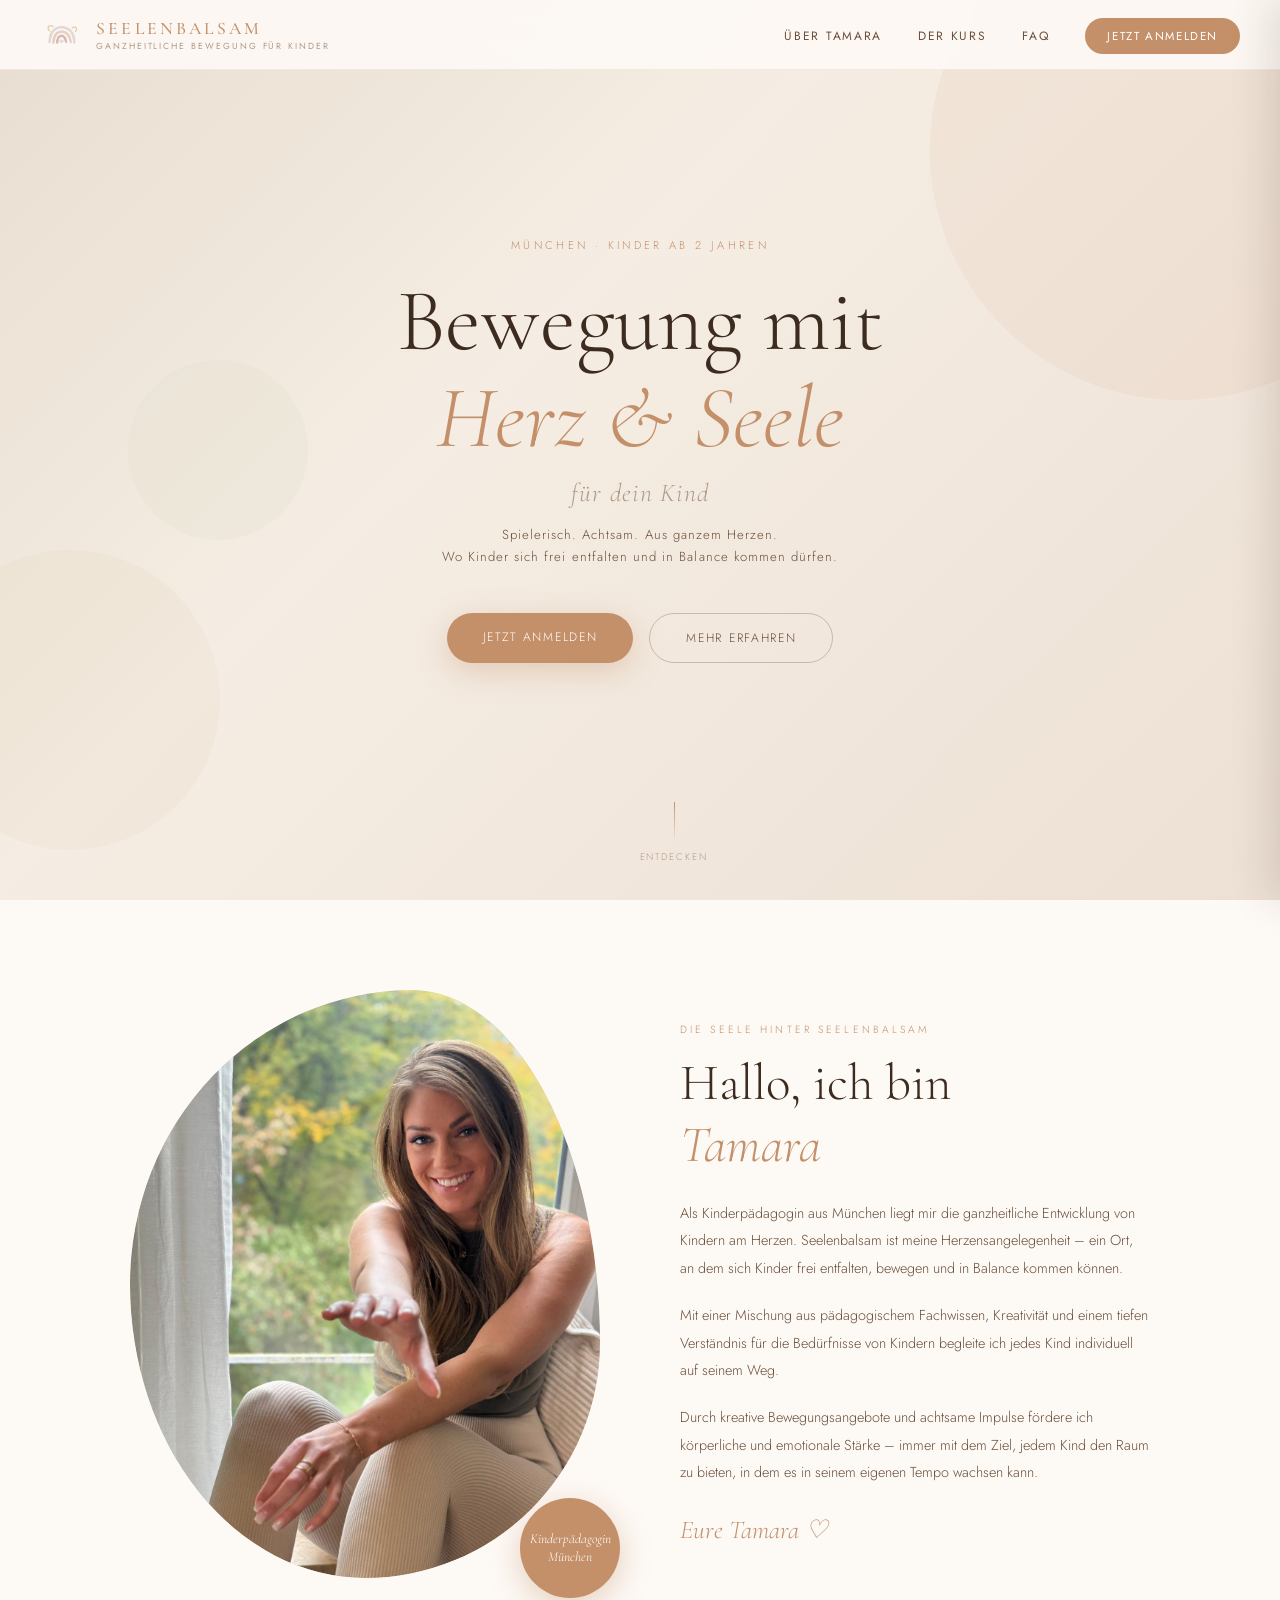
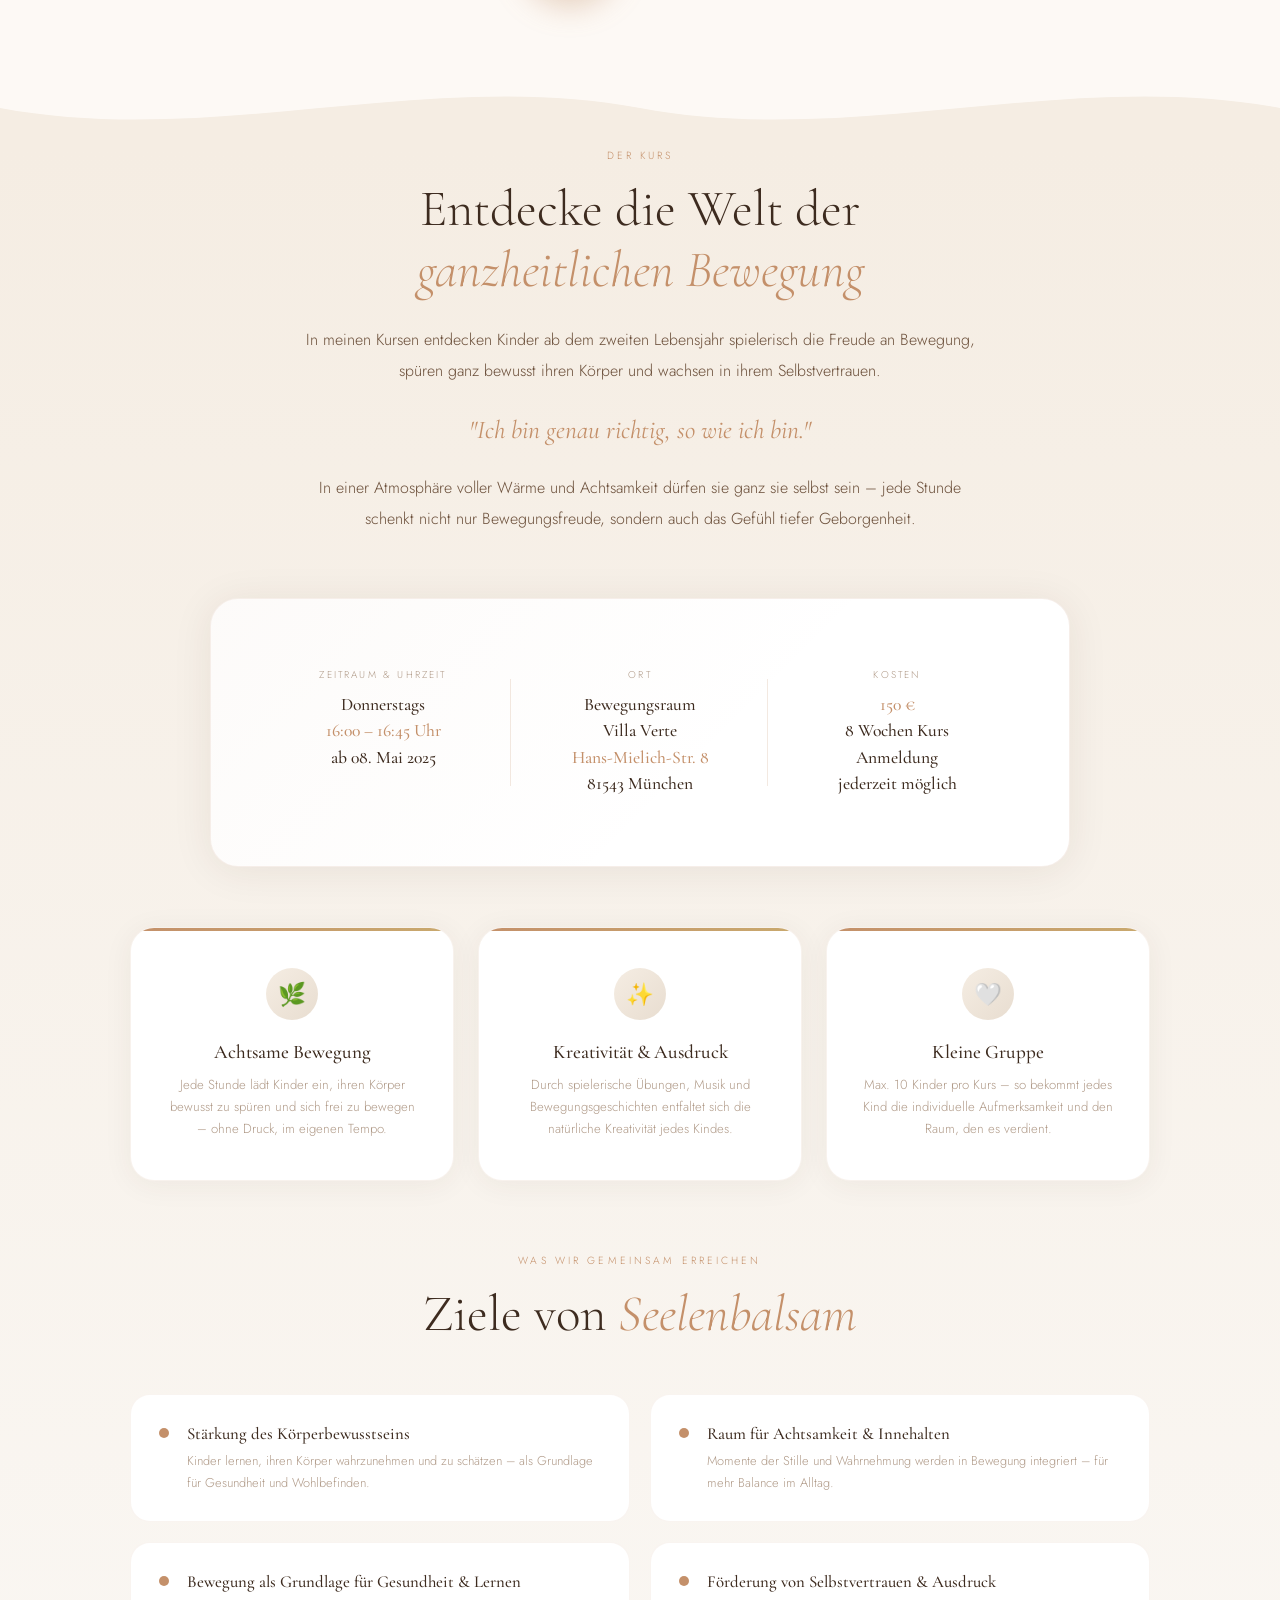
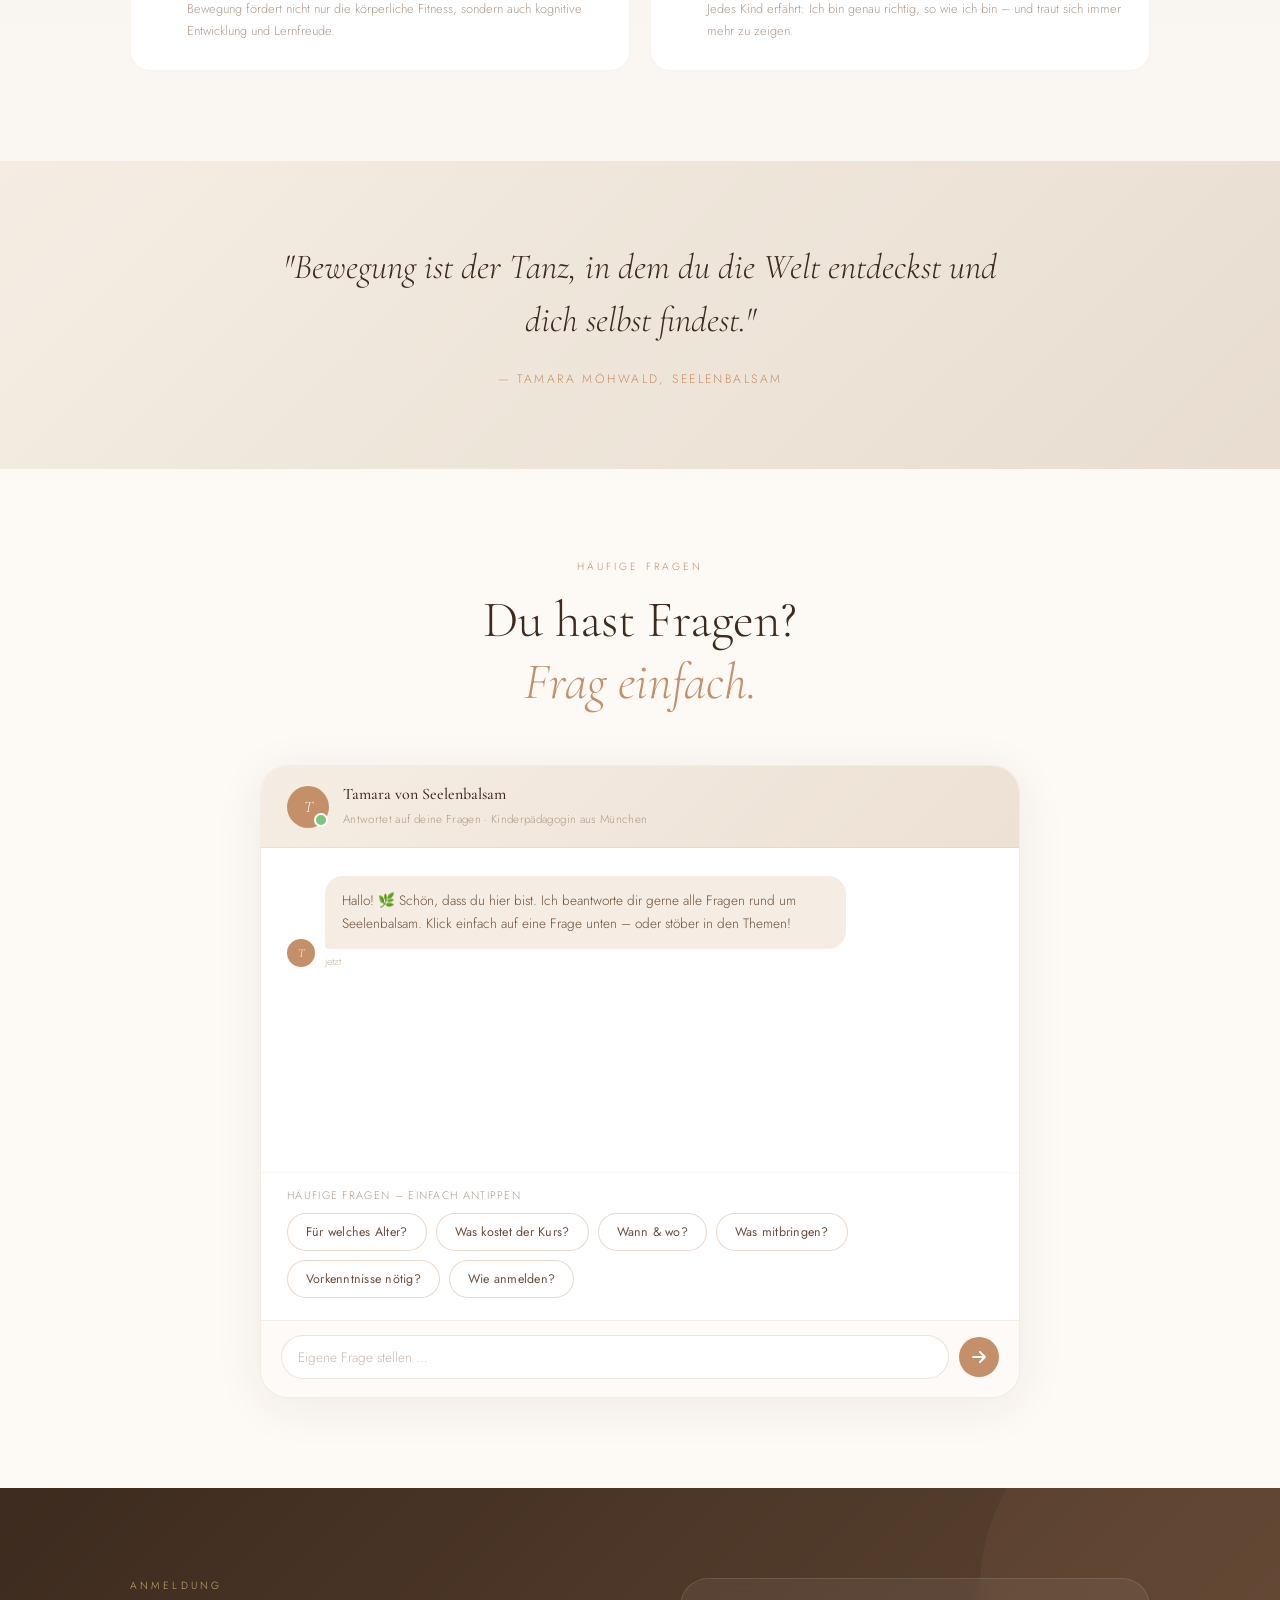
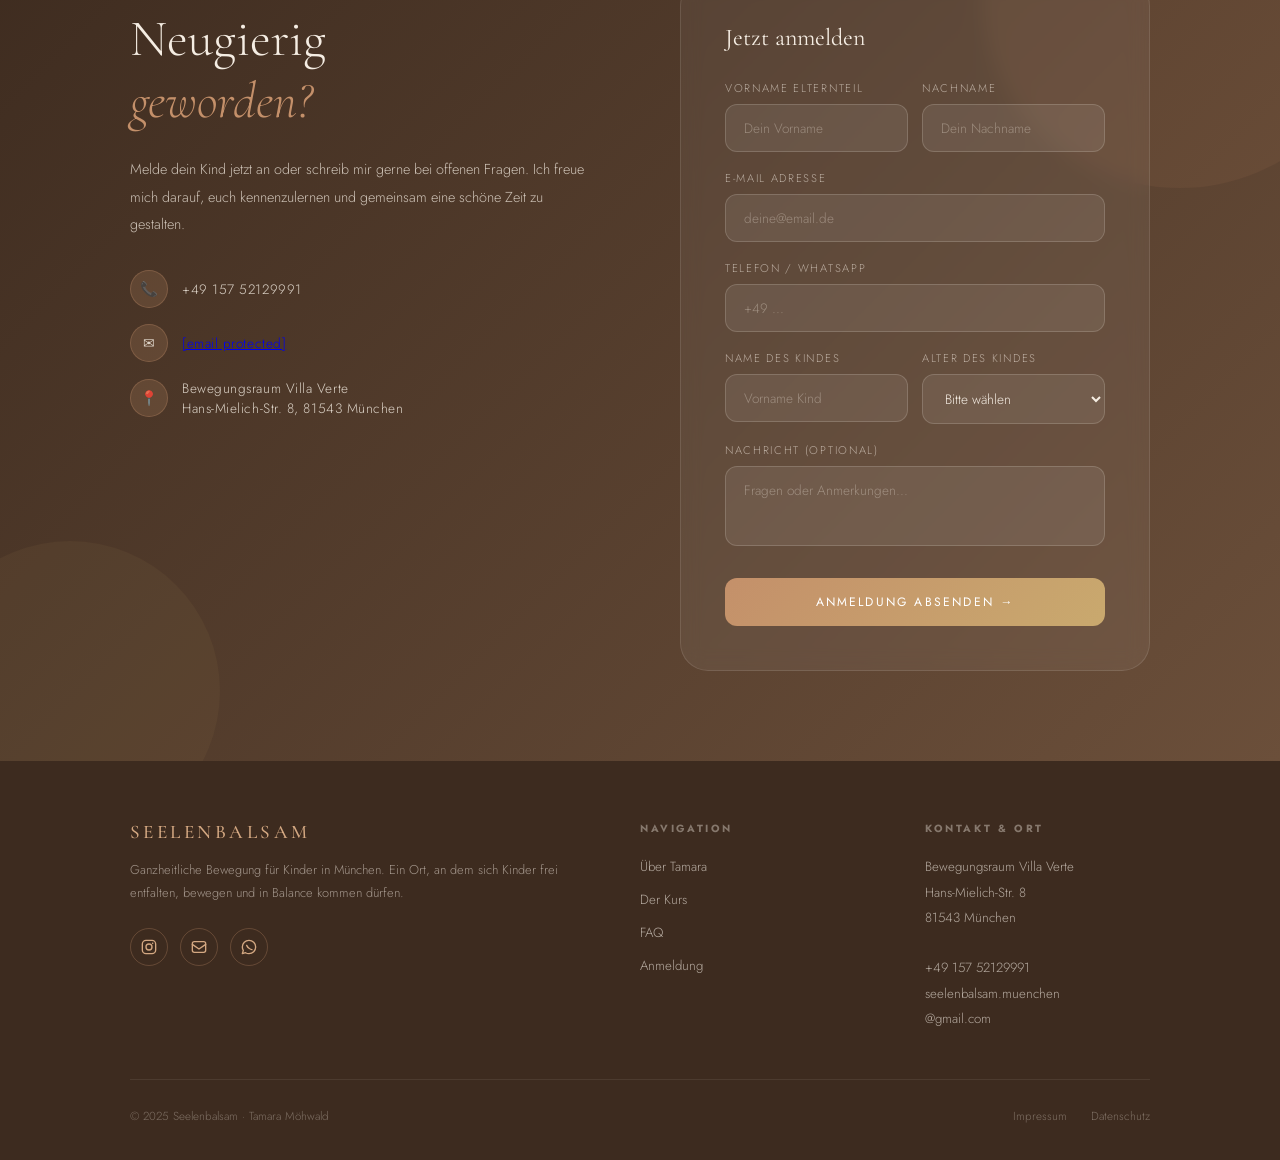
==== commit f984dd00: "Update index.html" ====
--- a/index.html
+++ b/index.html
@@ -1960,47 +1960,29 @@
       <h2>Impressum</h2>
       <button class="modal-close" onclick="closeModal('impressum')" aria-label="Schließen">✕</button>
     </div>
-    <div class="modal-body">
+    <div class="modal-body" id="impressum-body">
       <h3>Angaben gemäß § 5 TMG</h3>
       <p>
-        <strong>Name:</strong> Tamara Möhwald<br>
-        <strong>Anschrift:</strong> <span class="ppi-field">[ Straße &amp; Hausnummer ]</span>, <span class="ppi-field">[ PLZ ]</span> München<br>
-        <strong>Telefon:</strong> +49 157 52129991<br>
-        <strong>E-Mail:</strong> <a href="/cdn-cgi/l/email-protection#b7c4d2d2dbd2d9d5d6dbc4d6da99dac2d2d9d4dfd2d9f7d0dad6dedb99d4d8da"><span class="__cf_email__" data-cfemail="c1b2a4a4ada4afa3a0adb2a0acefacb4a4afa2a9a4af81a6aca0a8adefa2aeac">[email&#160;protected]</span></a>
+        <strong>Name:</strong> <span id="imp-name">Tamara Möhwald</span><br>
+        <strong>Anschrift:</strong> <span id="imp-strasse">–</span>, <span id="imp-plz-ort">München</span><br>
+        <strong>Telefon:</strong> <span id="imp-telefon">+49 157 52129991</span><br>
+        <strong>E-Mail:</strong> <a id="imp-email-link" href="mailto:seelenbalsam.muenchen@gmail.com"><span id="imp-email">seelenbalsam.muenchen@gmail.com</span></a>
       </p>
-
       <h3>Umsatzsteuer</h3>
-      <p>
-        Umsatzsteuer-Identifikationsnummer gemäß § 27a Umsatzsteuergesetz:<br>
-        <span class="ppi-field">[ USt-IdNr. eintragen oder Kleinunternehmerregelung angeben ]</span>
-      </p>
-      <p>
-        <em>Hinweis Kleinunternehmen:</em> Gemäß § 19 UStG wird keine Umsatzsteuer berechnet (sofern zutreffend).
-      </p>
-
+      <p id="imp-ust">Gemäß § 19 UStG wird keine Umsatzsteuer berechnet (Kleinunternehmerregelung).</p>
       <h3>Berufsbezeichnung &amp; berufsrechtliche Regelungen</h3>
-      <p>
-        Berufsbezeichnung: Kinderpädagogin<br>
-        Ausbildung / Abschluss: <span class="ppi-field">[ Ausbildungsstätte &amp; Abschluss ]</span>
-      </p>
-
+      <p id="imp-beruf">Kinderpädagogin</p>
       <h3>Verantwortlich für den Inhalt (§ 18 Abs. 2 MStV)</h3>
       <p>
-        Tamara Möhwald<br>
-        <span class="ppi-field">[ Straße &amp; Hausnummer ]</span><br>
-        <span class="ppi-field">[ PLZ ]</span> München
+        <span id="imp-name2">Tamara Möhwald</span><br>
+        <span id="imp-strasse2">–</span><br>
+        <span id="imp-plz-ort2">München</span>
       </p>
-
       <h3>Haftungsausschluss</h3>
       <p>Die Inhalte dieser Website wurden mit größtmöglicher Sorgfalt erstellt. Für die Richtigkeit, Vollständigkeit und Aktualität der Inhalte kann keine Gewähr übernommen werden.</p>
       <p>Als Dienstanbieterin bin ich gemäß § 7 Abs. 1 TMG für eigene Inhalte auf diesen Seiten nach den allgemeinen Gesetzen verantwortlich. Nach §§ 8–10 TMG bin ich als Dienstanbieterin nicht verpflichtet, übermittelte oder gespeicherte fremde Informationen zu überwachen.</p>
-
       <h3>Urheberrecht</h3>
       <p>Die durch die Seitenbetreiberin erstellten Inhalte und Werke auf diesen Seiten unterliegen dem deutschen Urheberrecht. Die Vervielfältigung, Bearbeitung, Verbreitung und jede Art der Verwertung außerhalb der Grenzen des Urheberrechtes bedürfen der schriftlichen Zustimmung.</p>
-
-      <div class="modal-note">
-        ⚠️ <strong>Hinweis (bitte vor Veröffentlichung ergänzen):</strong> Die markierten Felder <span class="ppi-field">[ … ]</span> enthalten persönliche Pflichtangaben, die vor der Veröffentlichung dieser Seite eingetragen werden müssen. Im Zweifel bitte rechtliche Beratung in Anspruch nehmen.
-      </div>
     </div>
   </div>
 </div>
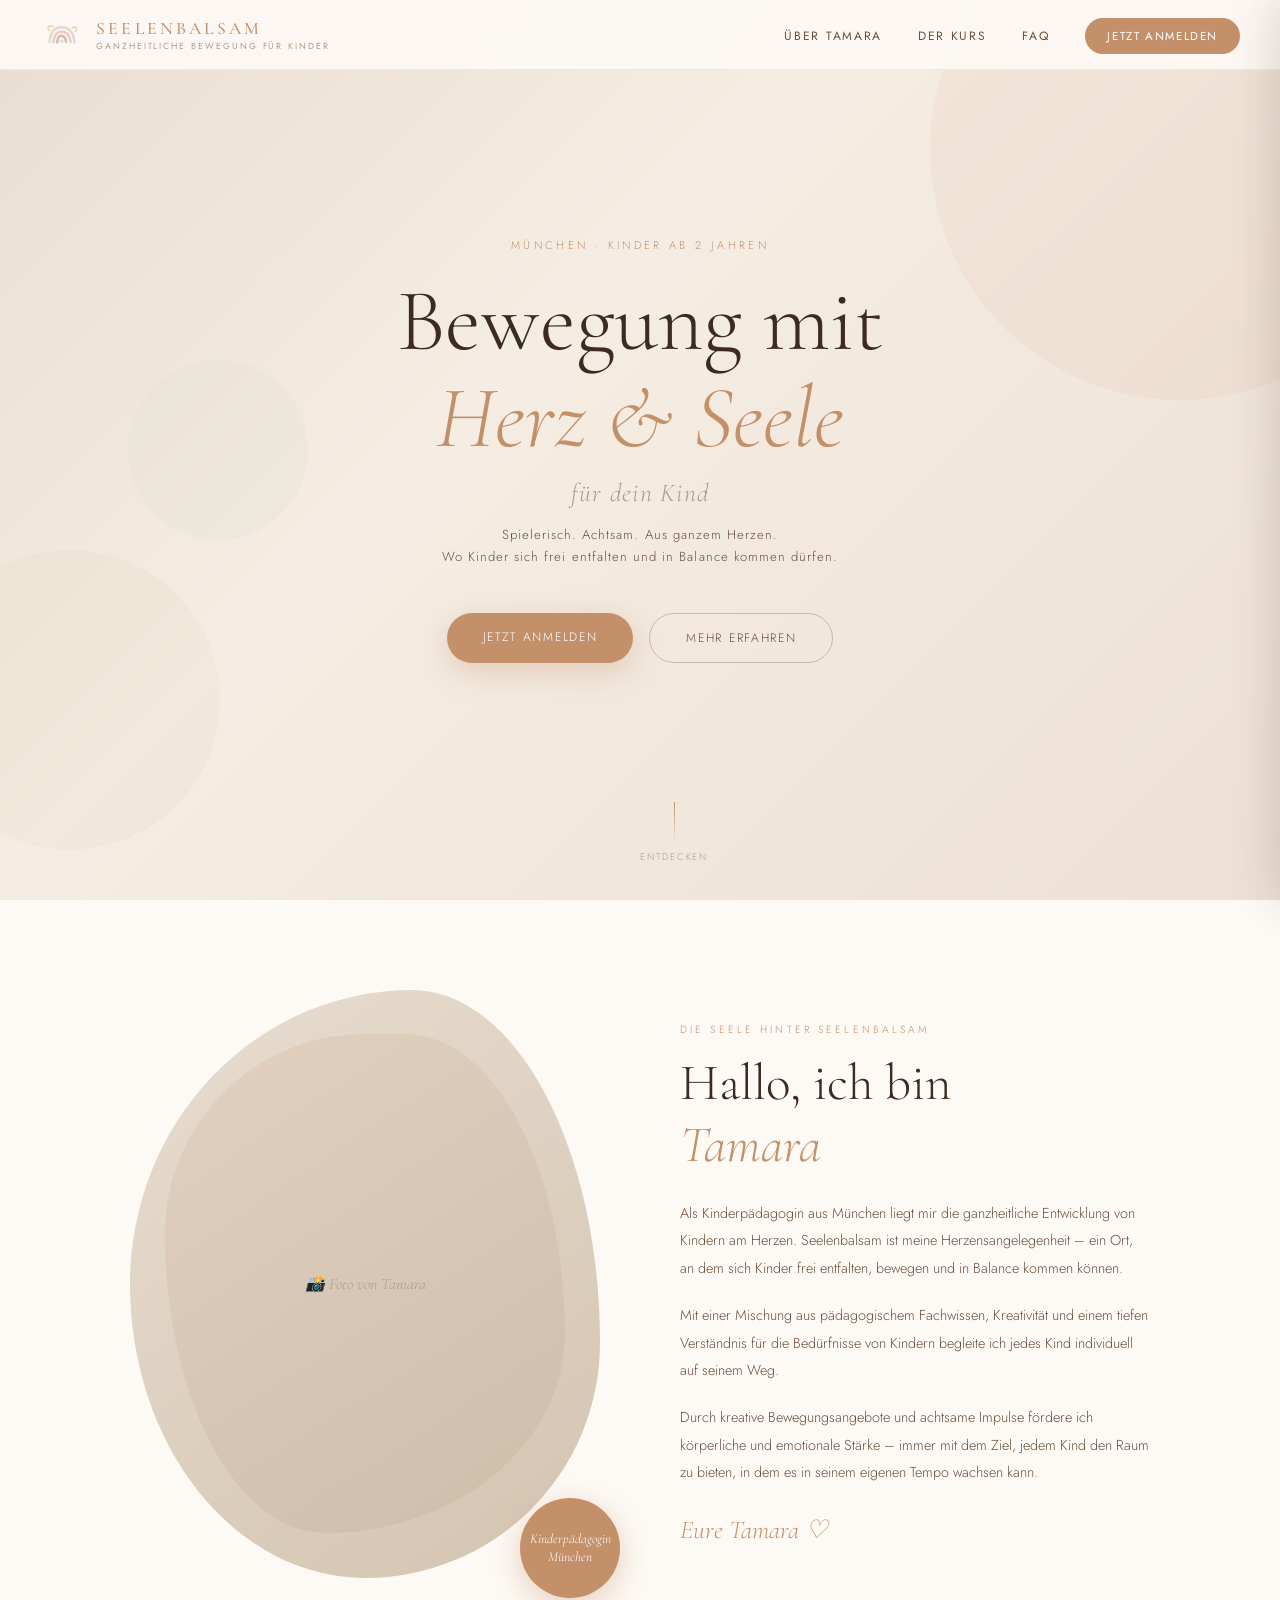
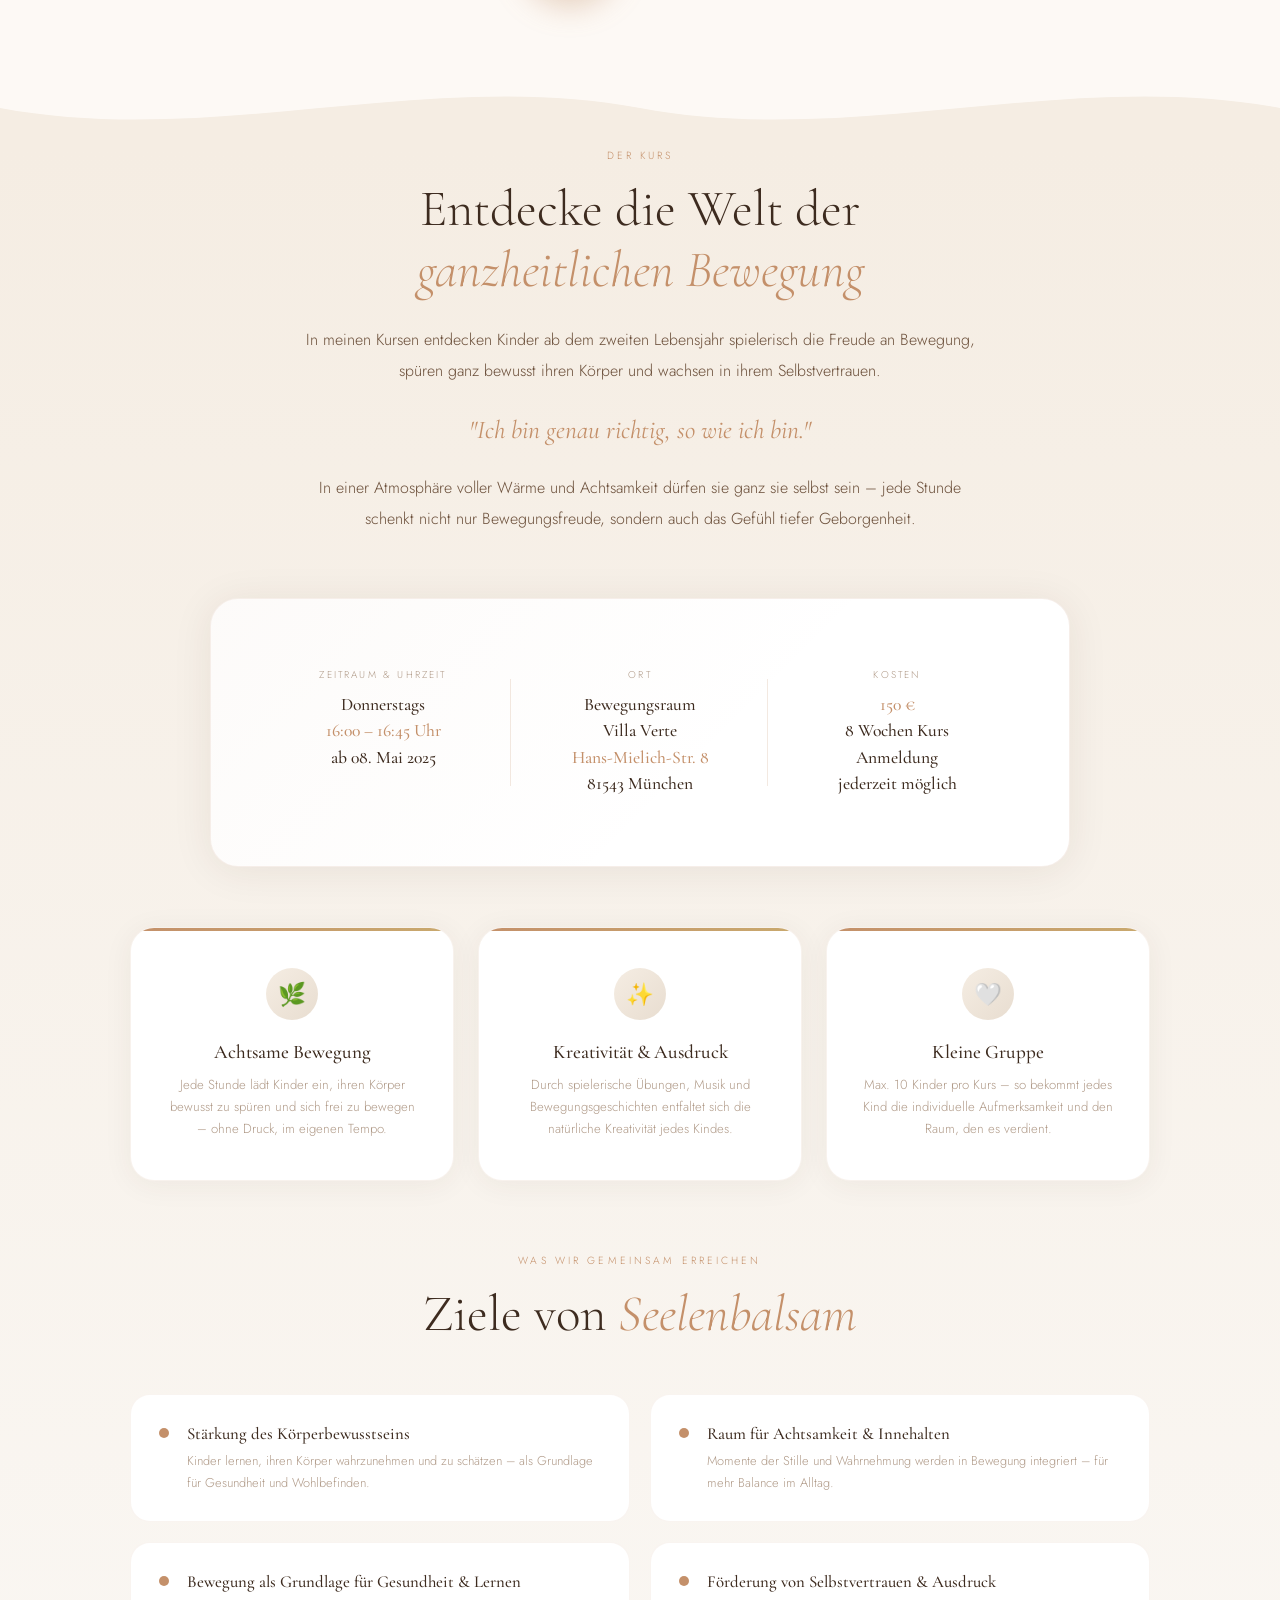
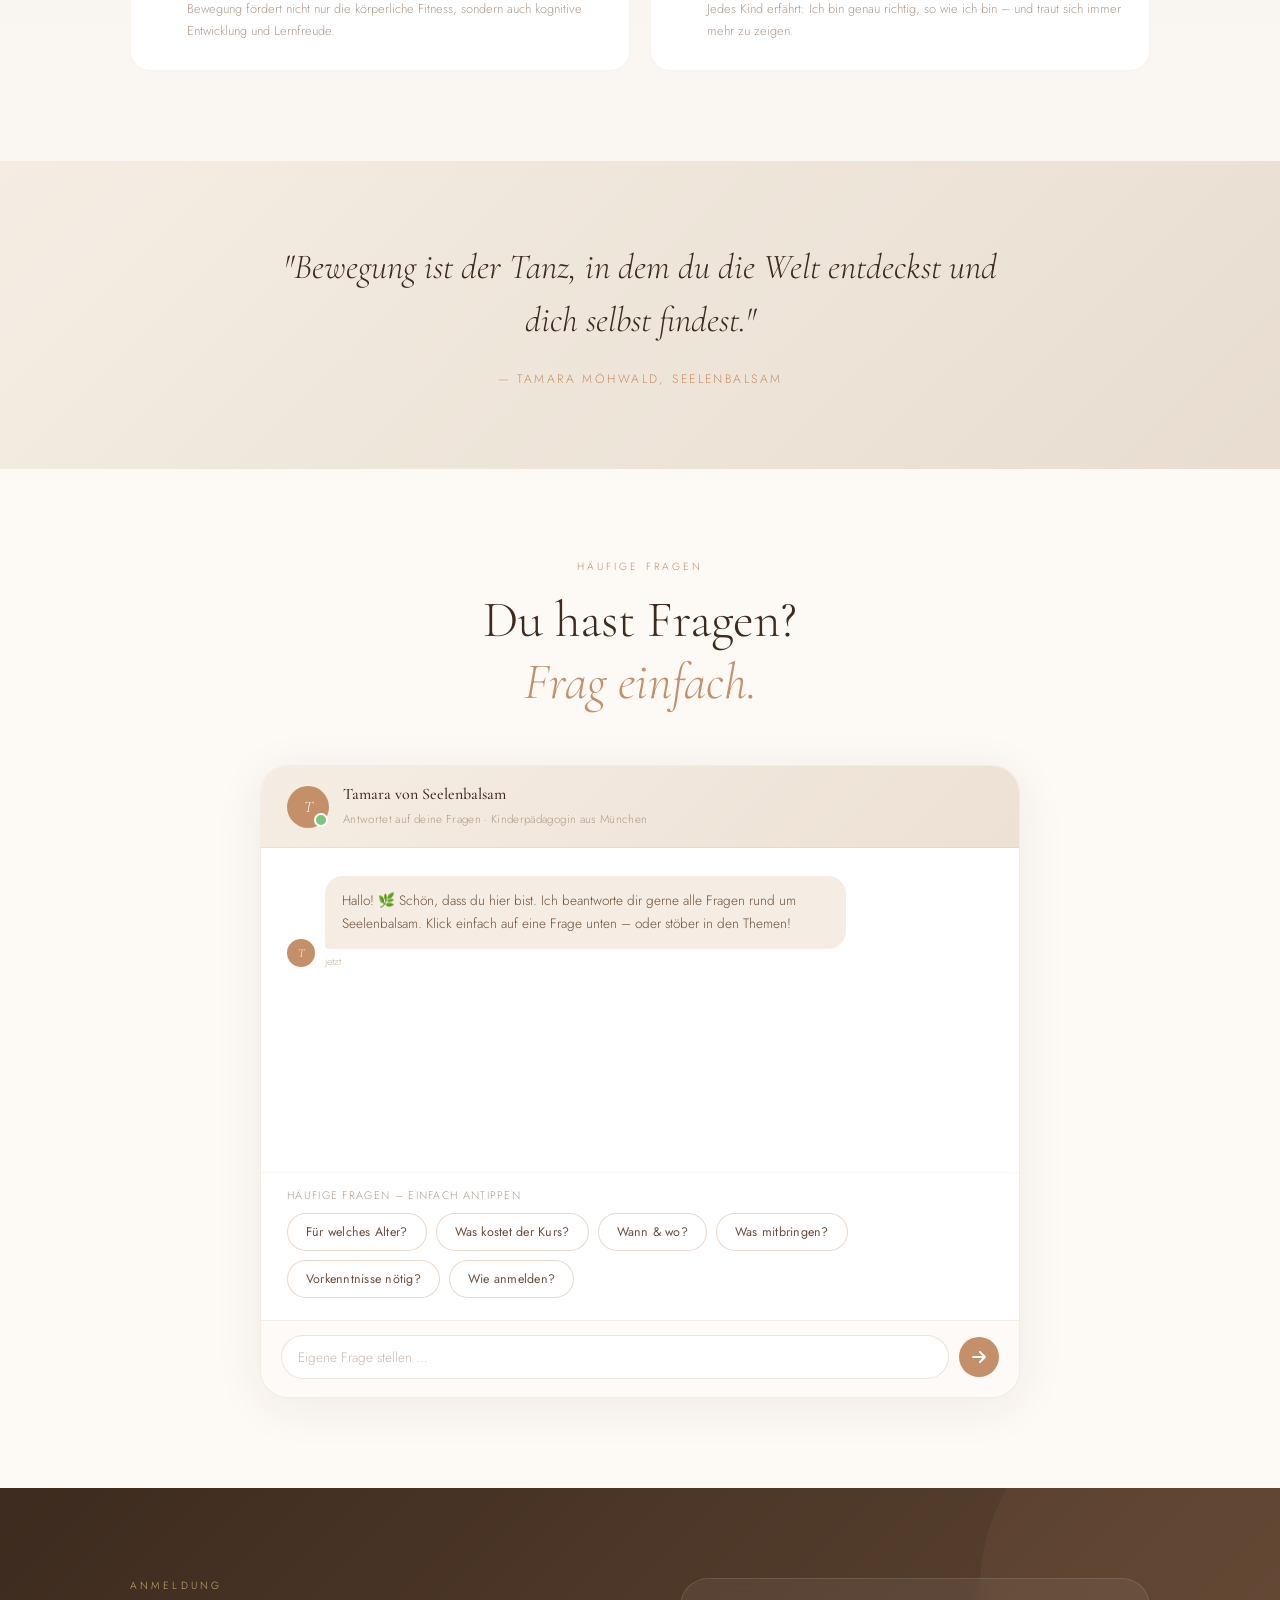
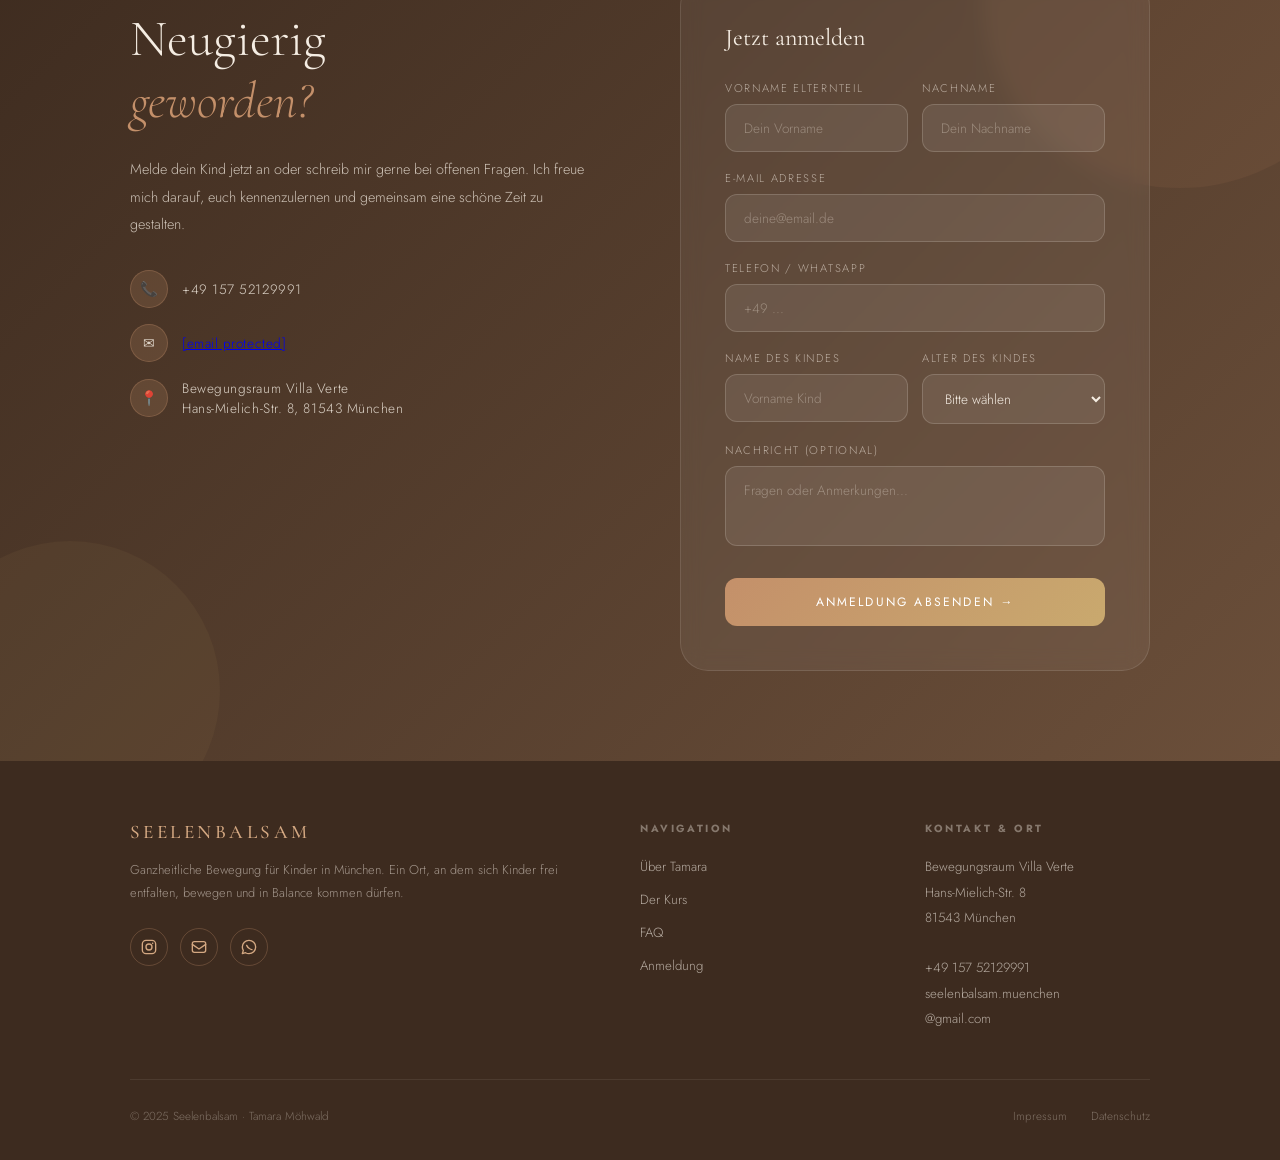
==== commit 8c5bcdac: "Update index.html" ====
--- a/index.html
+++ b/index.html
@@ -2248,11 +2248,29 @@
   function setHTML(sel, val) { if (!val) return; const el = document.querySelector(sel); if (el) el.innerHTML = val; }
   function setAttr(sel, attr, val) { if (!val) return; const el = document.querySelector(sel); if (el) el.setAttribute(attr, val); }
 
-  async function initCMS() {
-    const [kurs, ueber, faq, kontakt] = await Promise.all([
-      loadJSON('/_data/kurs.json'), loadJSON('/_data/ueber.json'),
-      loadJSON('/_data/faq.json'), loadJSON('/_data/kontakt.json')
-    ]);
+const [kurs, ueber, faq, kontakt, impressum] = await Promise.all([
+  loadJSON('/_data/kurs.json'), loadJSON('/_data/ueber.json'),
+  loadJSON('/_data/faq.json'), loadJSON('/_data/kontakt.json'),
+  loadJSON('/_data/impressum.json')
+]);
+
+// ── IMPRESSUM ────────────────────────────────────────────────
+if (impressum) {
+  setText('#imp-name', impressum.name);
+  setText('#imp-name2', impressum.name);
+  setText('#imp-strasse', impressum.strasse);
+  setText('#imp-strasse2', impressum.strasse);
+  setText('#imp-plz-ort', impressum.plz_ort);
+  setText('#imp-plz-ort2', impressum.plz_ort);
+  setText('#imp-telefon', impressum.telefon);
+  setText('#imp-ust', impressum.ust);
+  setText('#imp-beruf', impressum.beruf);
+  if (impressum.email) {
+    setText('#imp-email', impressum.email);
+    const link = document.getElementById('imp-email-link');
+    if (link) link.href = 'mailto:' + impressum.email;
+  }
+}
 
     // ── BILDER / FAVICON ─────────────────────────────────────────
     const bilder = await loadJSON('/_data/bilder.json');
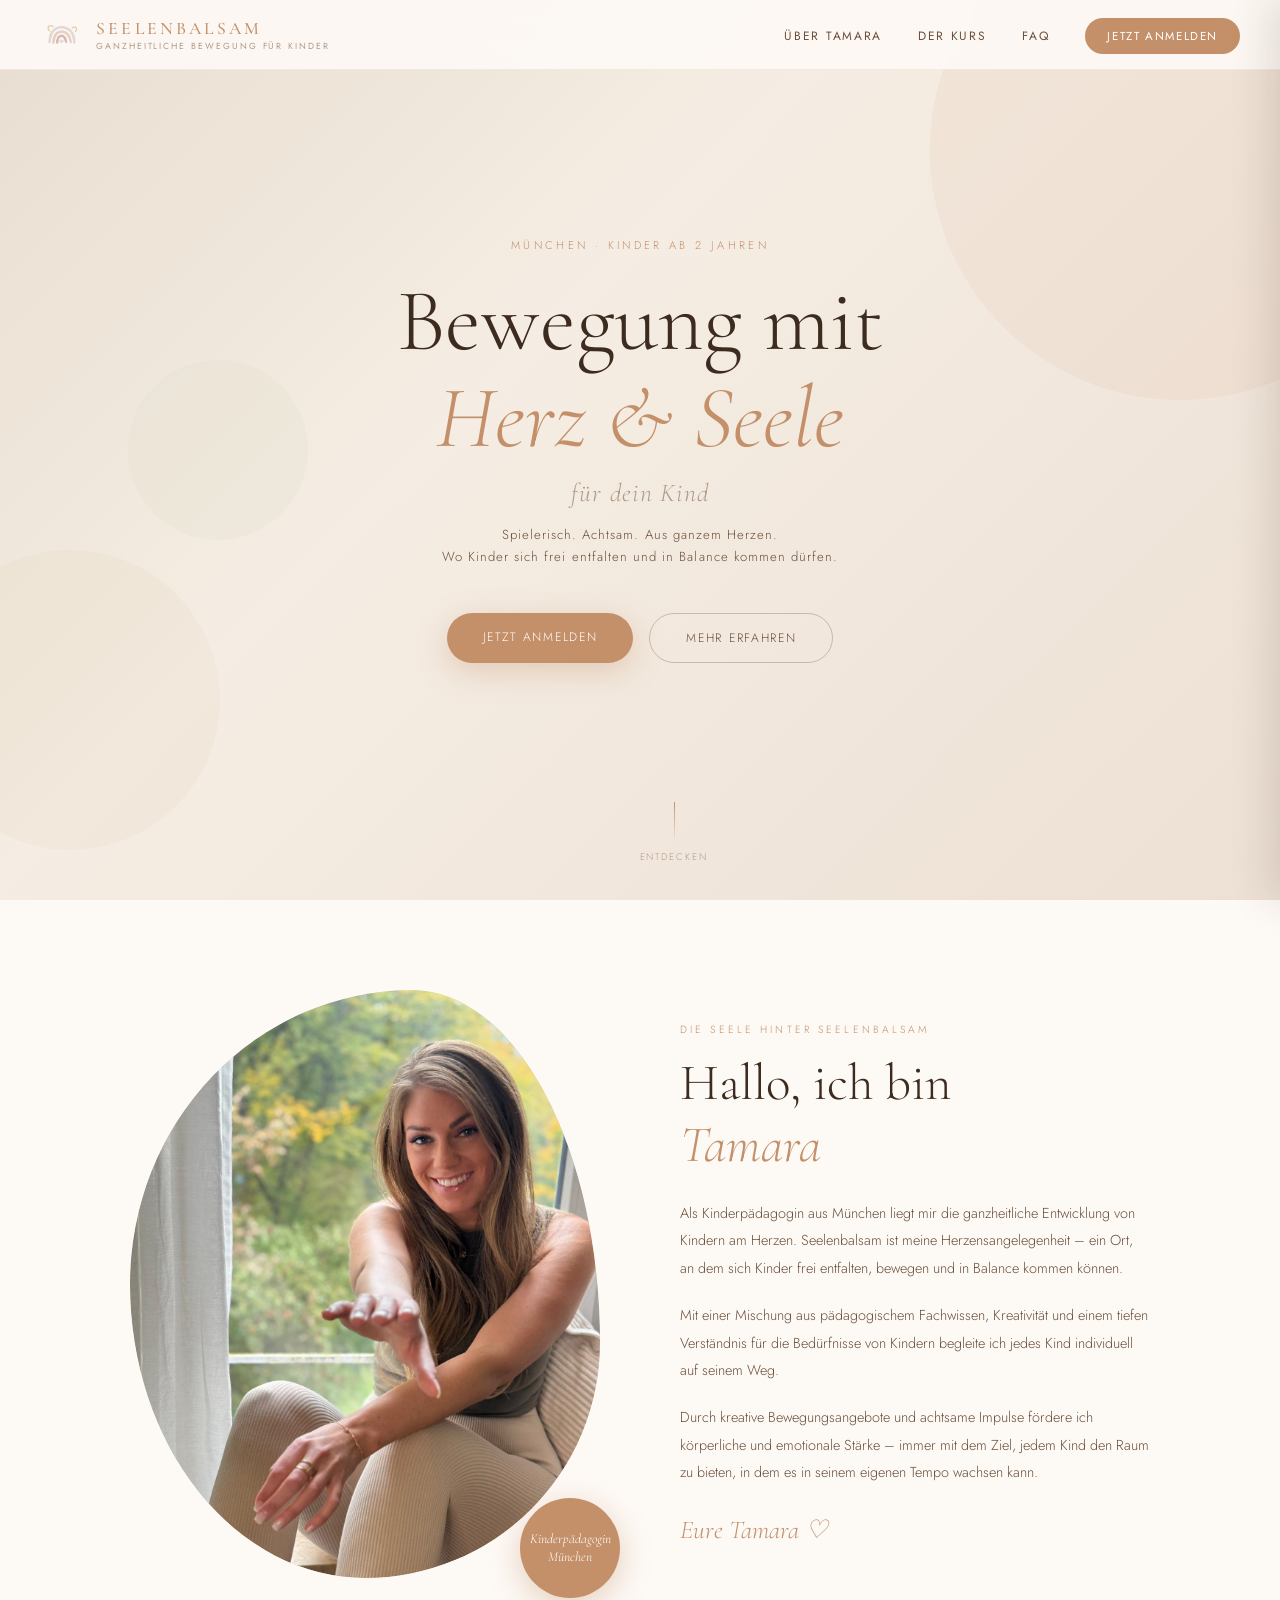
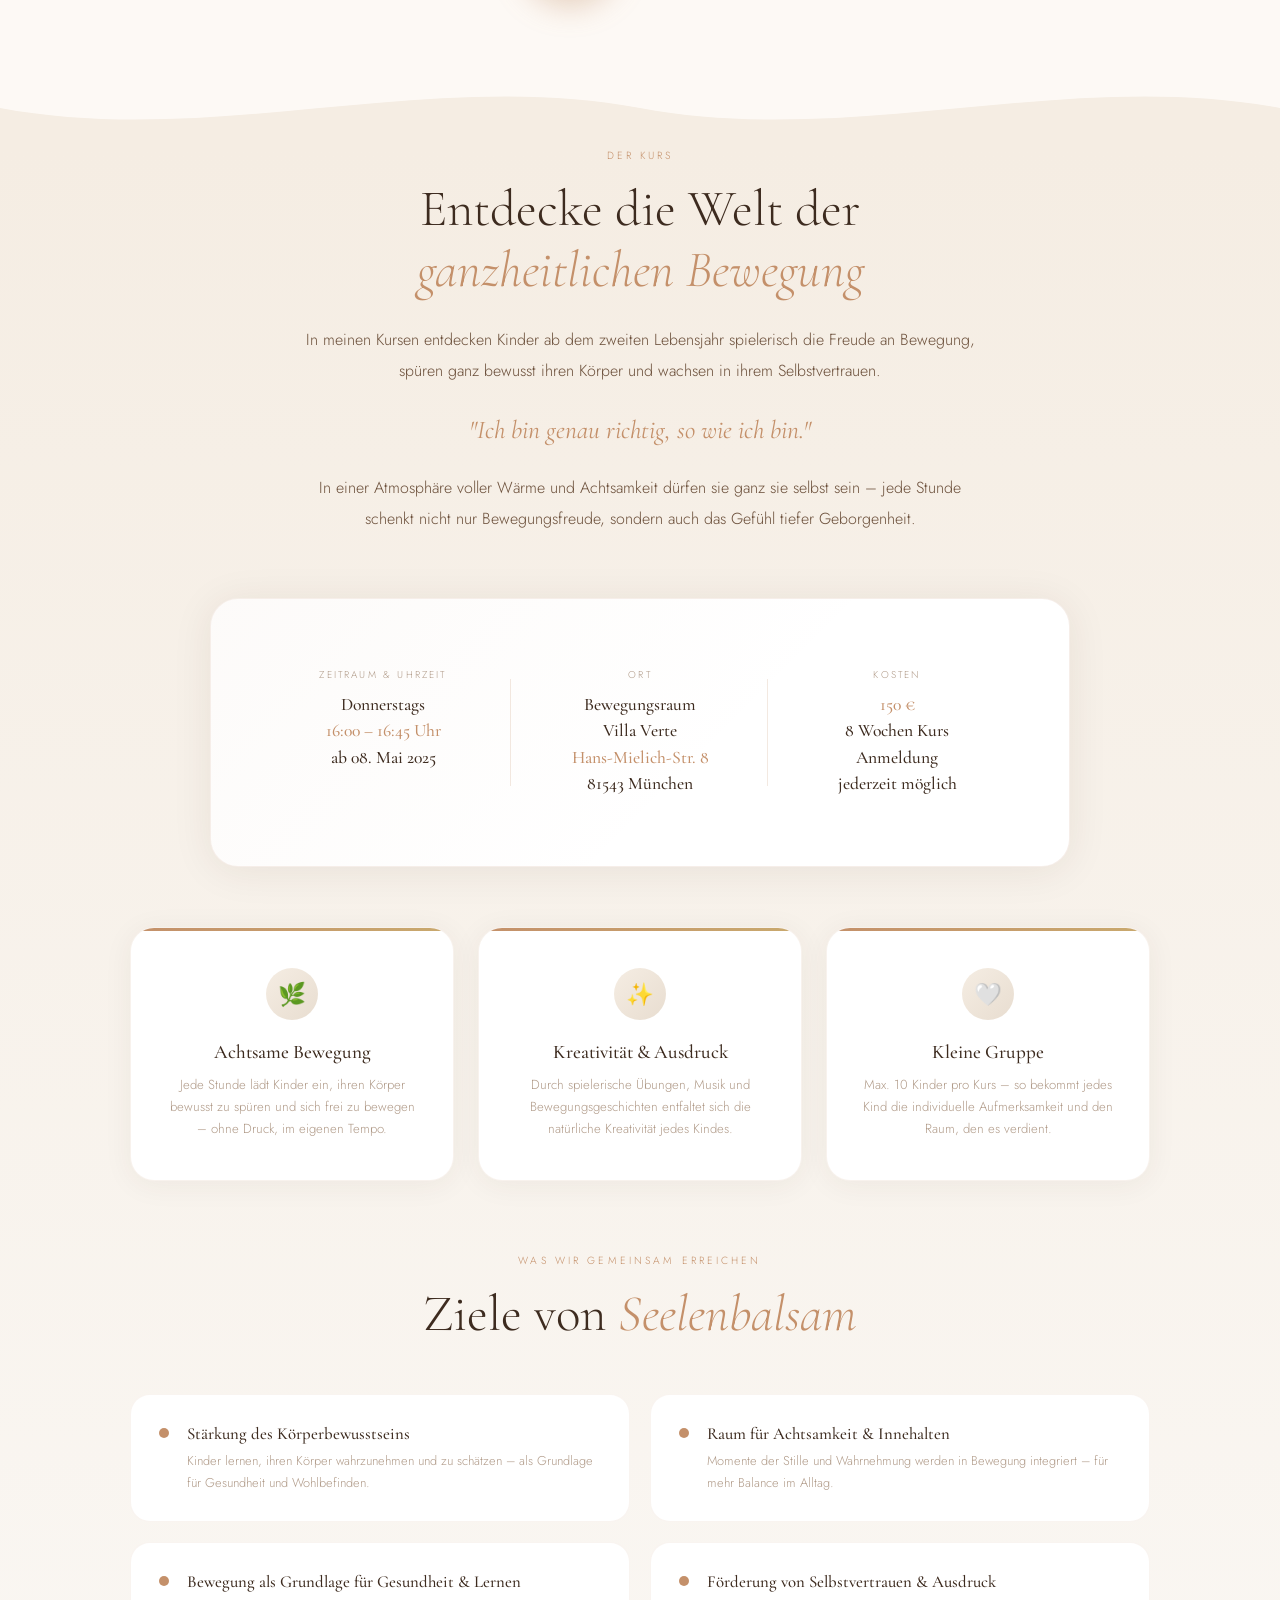
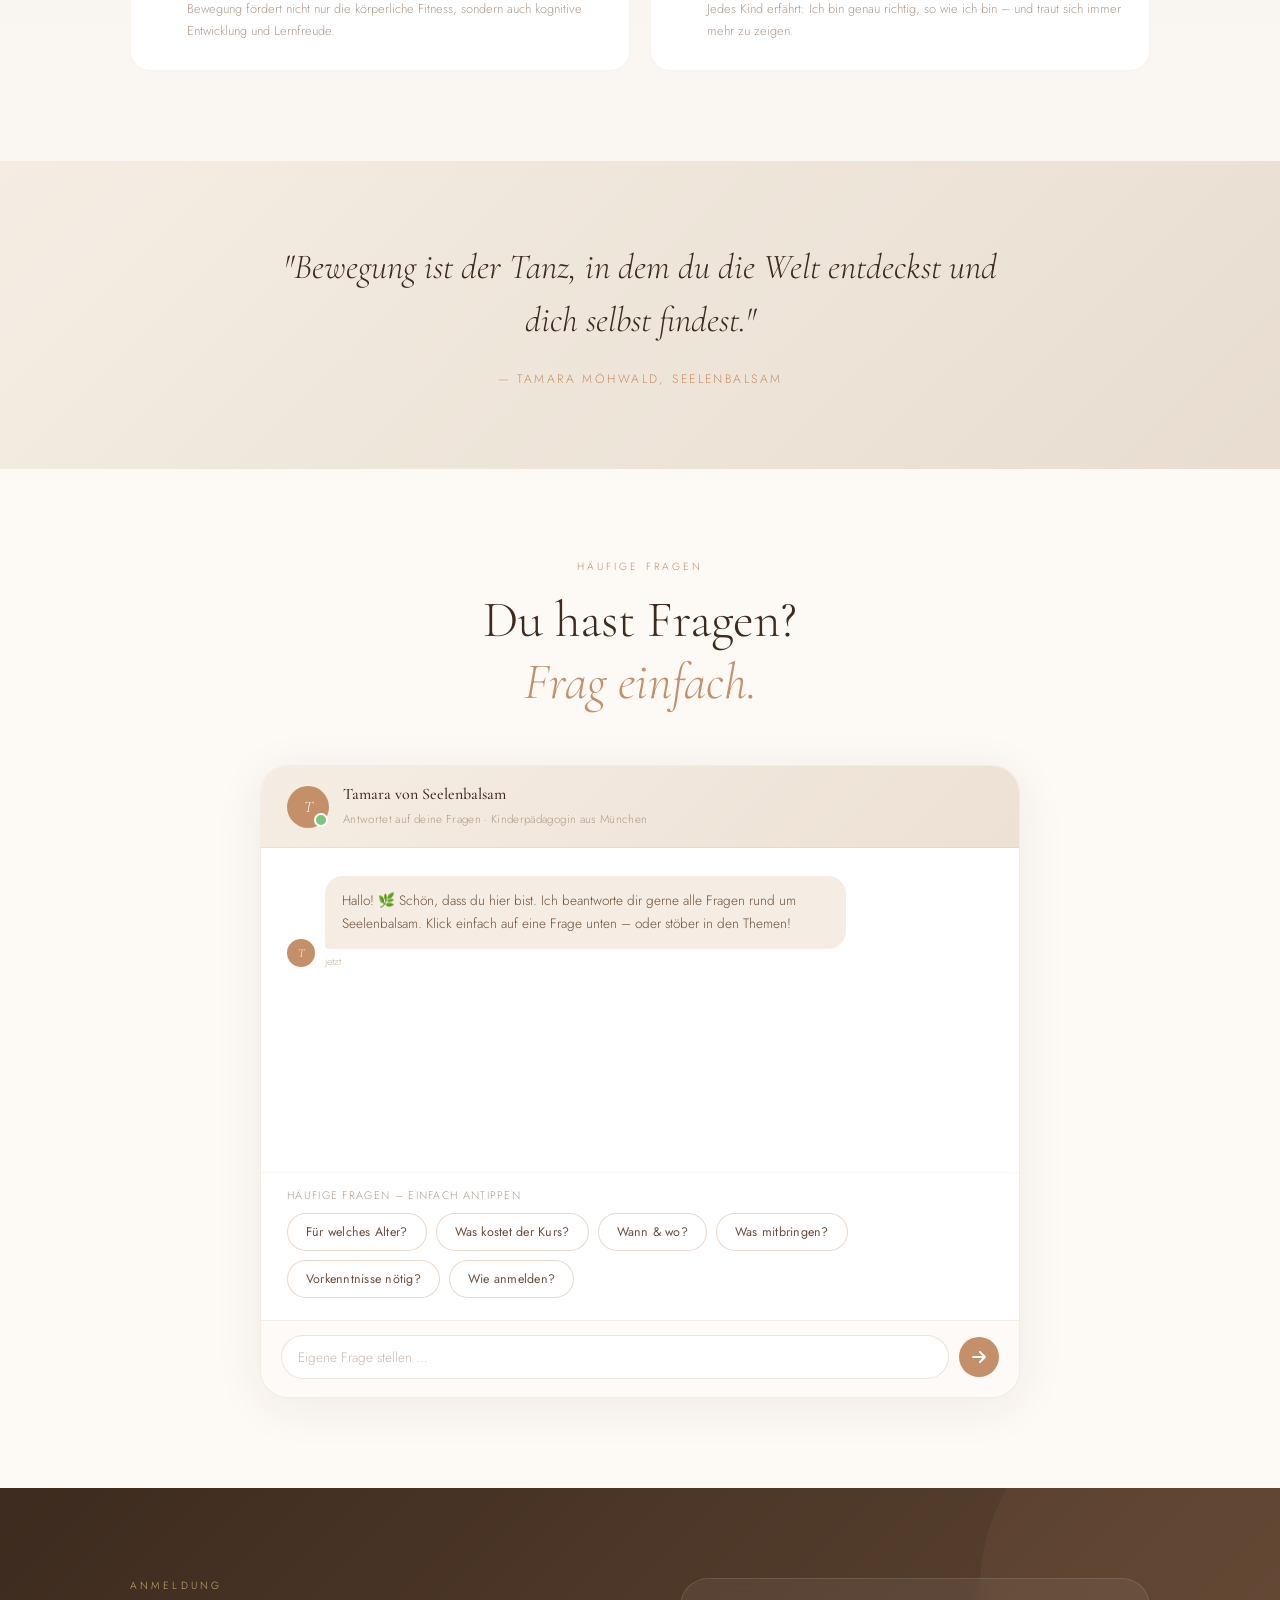
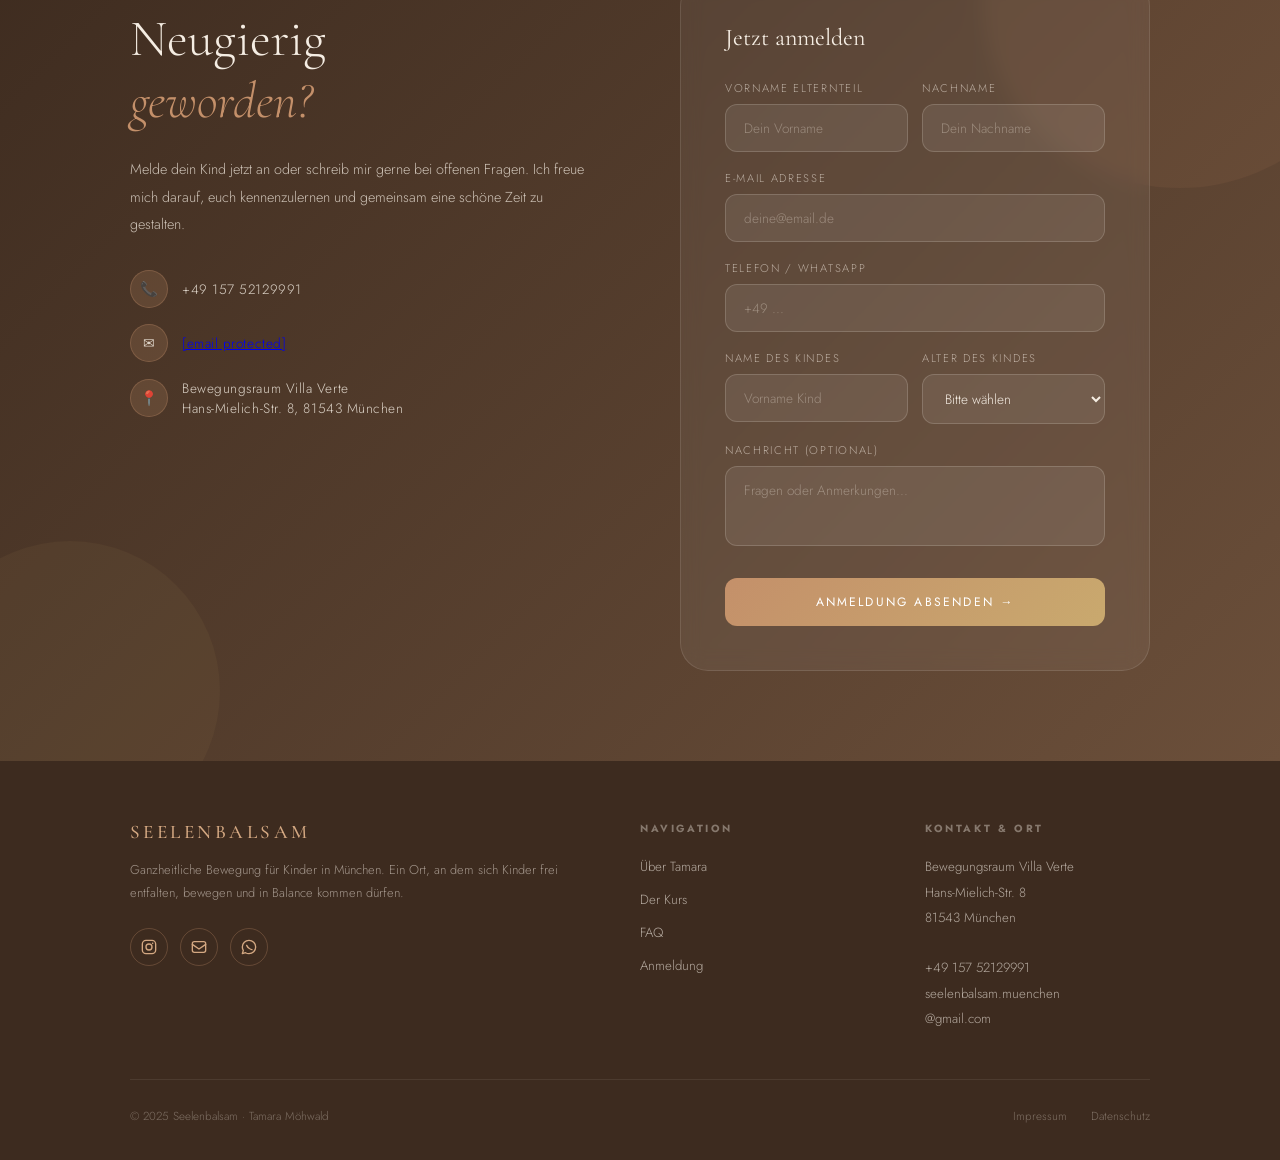
==== commit f69452d8: "Update index.html" ====
--- a/index.html
+++ b/index.html
@@ -1968,19 +1968,24 @@
         <strong>Telefon:</strong> <span id="imp-telefon">+49 157 52129991</span><br>
         <strong>E-Mail:</strong> <a id="imp-email-link" href="mailto:seelenbalsam.muenchen@gmail.com"><span id="imp-email">seelenbalsam.muenchen@gmail.com</span></a>
       </p>
+
       <h3>Umsatzsteuer</h3>
       <p id="imp-ust">Gemäß § 19 UStG wird keine Umsatzsteuer berechnet (Kleinunternehmerregelung).</p>
+
       <h3>Berufsbezeichnung &amp; berufsrechtliche Regelungen</h3>
       <p id="imp-beruf">Kinderpädagogin</p>
+
       <h3>Verantwortlich für den Inhalt (§ 18 Abs. 2 MStV)</h3>
       <p>
         <span id="imp-name2">Tamara Möhwald</span><br>
         <span id="imp-strasse2">–</span><br>
         <span id="imp-plz-ort2">München</span>
       </p>
+
       <h3>Haftungsausschluss</h3>
       <p>Die Inhalte dieser Website wurden mit größtmöglicher Sorgfalt erstellt. Für die Richtigkeit, Vollständigkeit und Aktualität der Inhalte kann keine Gewähr übernommen werden.</p>
       <p>Als Dienstanbieterin bin ich gemäß § 7 Abs. 1 TMG für eigene Inhalte auf diesen Seiten nach den allgemeinen Gesetzen verantwortlich. Nach §§ 8–10 TMG bin ich als Dienstanbieterin nicht verpflichtet, übermittelte oder gespeicherte fremde Informationen zu überwachen.</p>
+
       <h3>Urheberrecht</h3>
       <p>Die durch die Seitenbetreiberin erstellten Inhalte und Werke auf diesen Seiten unterliegen dem deutschen Urheberrecht. Die Vervielfältigung, Bearbeitung, Verbreitung und jede Art der Verwertung außerhalb der Grenzen des Urheberrechtes bedürfen der schriftlichen Zustimmung.</p>
     </div>
@@ -2248,29 +2253,30 @@
   function setHTML(sel, val) { if (!val) return; const el = document.querySelector(sel); if (el) el.innerHTML = val; }
   function setAttr(sel, attr, val) { if (!val) return; const el = document.querySelector(sel); if (el) el.setAttribute(attr, val); }
 
-const [kurs, ueber, faq, kontakt, impressum] = await Promise.all([
-  loadJSON('/_data/kurs.json'), loadJSON('/_data/ueber.json'),
-  loadJSON('/_data/faq.json'), loadJSON('/_data/kontakt.json'),
-  loadJSON('/_data/impressum.json')
-]);
-
-// ── IMPRESSUM ────────────────────────────────────────────────
-if (impressum) {
-  setText('#imp-name', impressum.name);
-  setText('#imp-name2', impressum.name);
-  setText('#imp-strasse', impressum.strasse);
-  setText('#imp-strasse2', impressum.strasse);
-  setText('#imp-plz-ort', impressum.plz_ort);
-  setText('#imp-plz-ort2', impressum.plz_ort);
-  setText('#imp-telefon', impressum.telefon);
-  setText('#imp-ust', impressum.ust);
-  setText('#imp-beruf', impressum.beruf);
-  if (impressum.email) {
-    setText('#imp-email', impressum.email);
-    const link = document.getElementById('imp-email-link');
-    if (link) link.href = 'mailto:' + impressum.email;
-  }
-}
+  async function initCMS() {
+    const [kurs, ueber, faq, kontakt, impressum] = await Promise.all([
+      loadJSON('/_data/kurs.json'), loadJSON('/_data/ueber.json'),
+      loadJSON('/_data/faq.json'), loadJSON('/_data/kontakt.json'),
+      loadJSON('/_data/impressum.json')
+    ]);
+
+    // ── IMPRESSUM ────────────────────────────────────────────────
+    if (impressum) {
+      setText('#imp-name', impressum.name);
+      setText('#imp-name2', impressum.name);
+      setText('#imp-strasse', impressum.strasse);
+      setText('#imp-strasse2', impressum.strasse);
+      setText('#imp-plz-ort', impressum.plz_ort);
+      setText('#imp-plz-ort2', impressum.plz_ort);
+      setText('#imp-telefon', impressum.telefon);
+      setText('#imp-ust', impressum.ust);
+      setText('#imp-beruf', impressum.beruf);
+      if (impressum.email) {
+        setText('#imp-email', impressum.email);
+        const link = document.getElementById('imp-email-link');
+        if (link) link.href = 'mailto:' + impressum.email;
+      }
+    }
 
     // ── BILDER / FAVICON ─────────────────────────────────────────
     const bilder = await loadJSON('/_data/bilder.json');
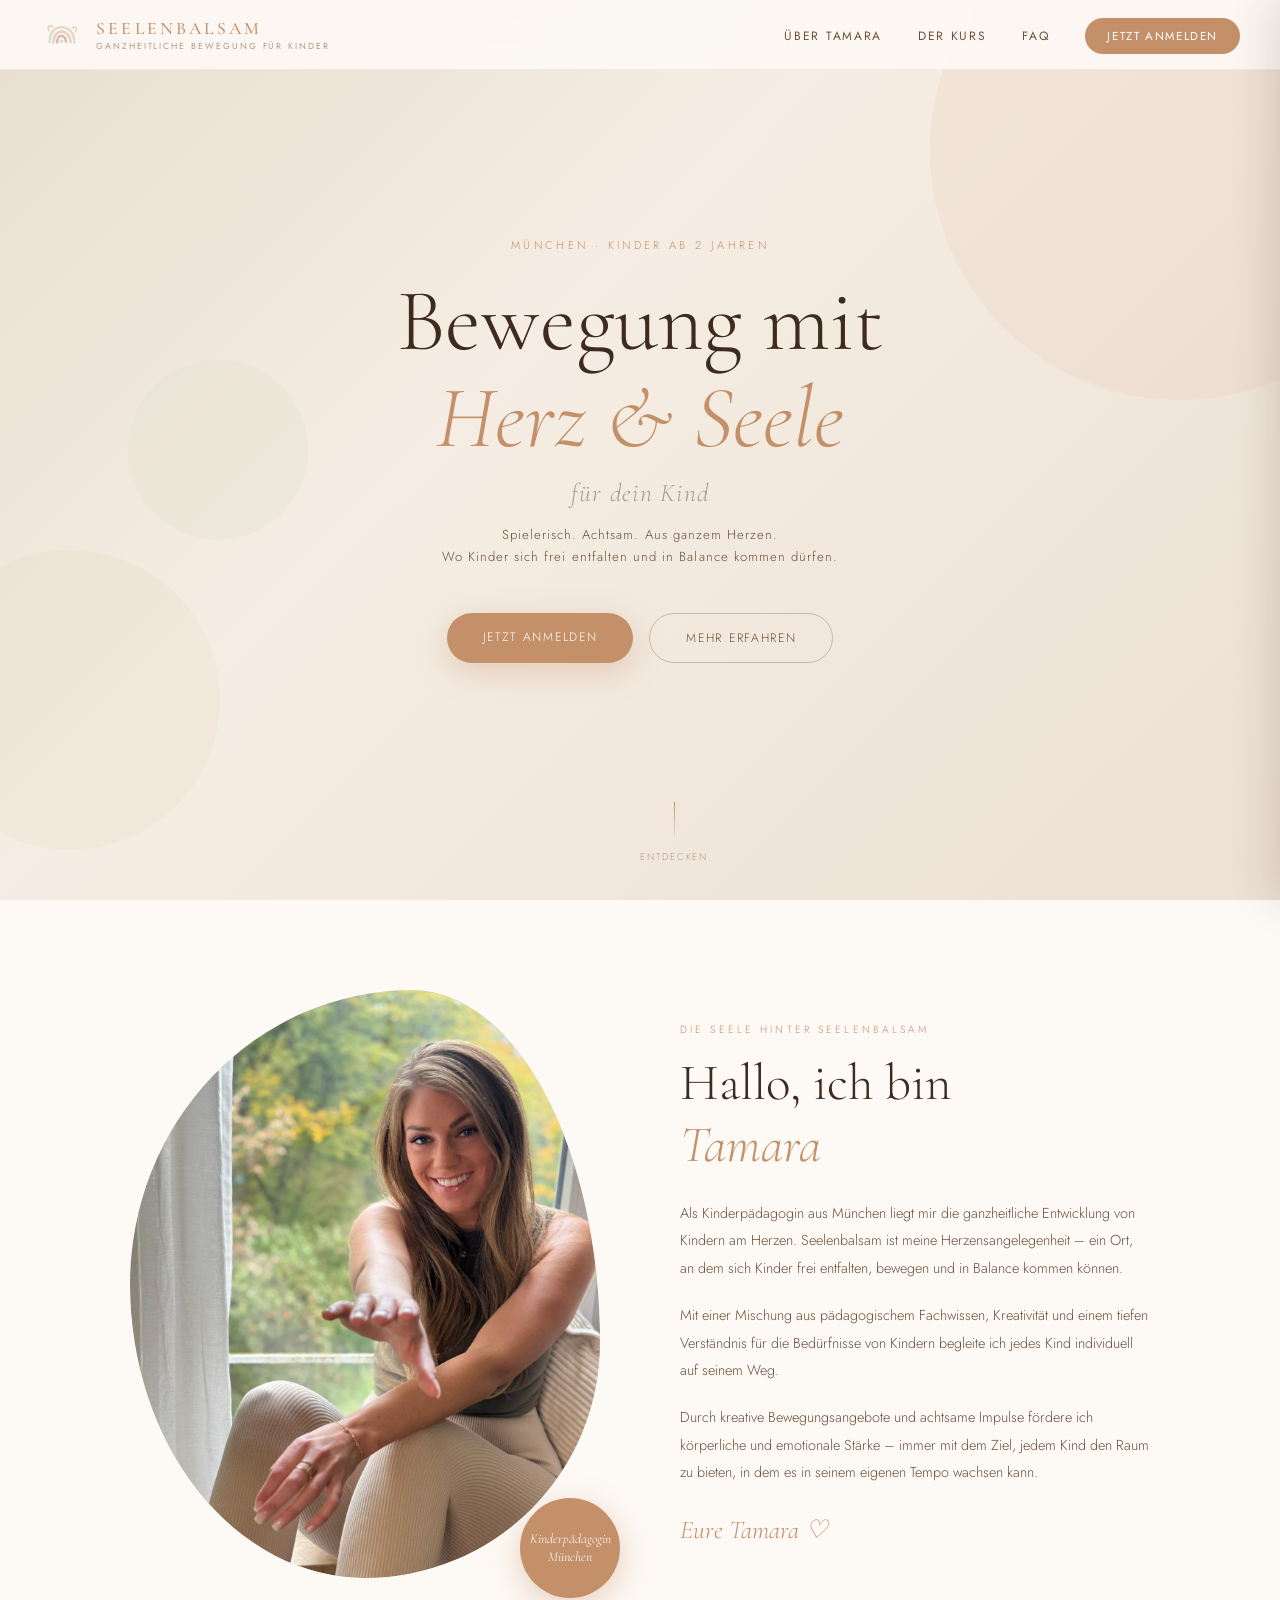
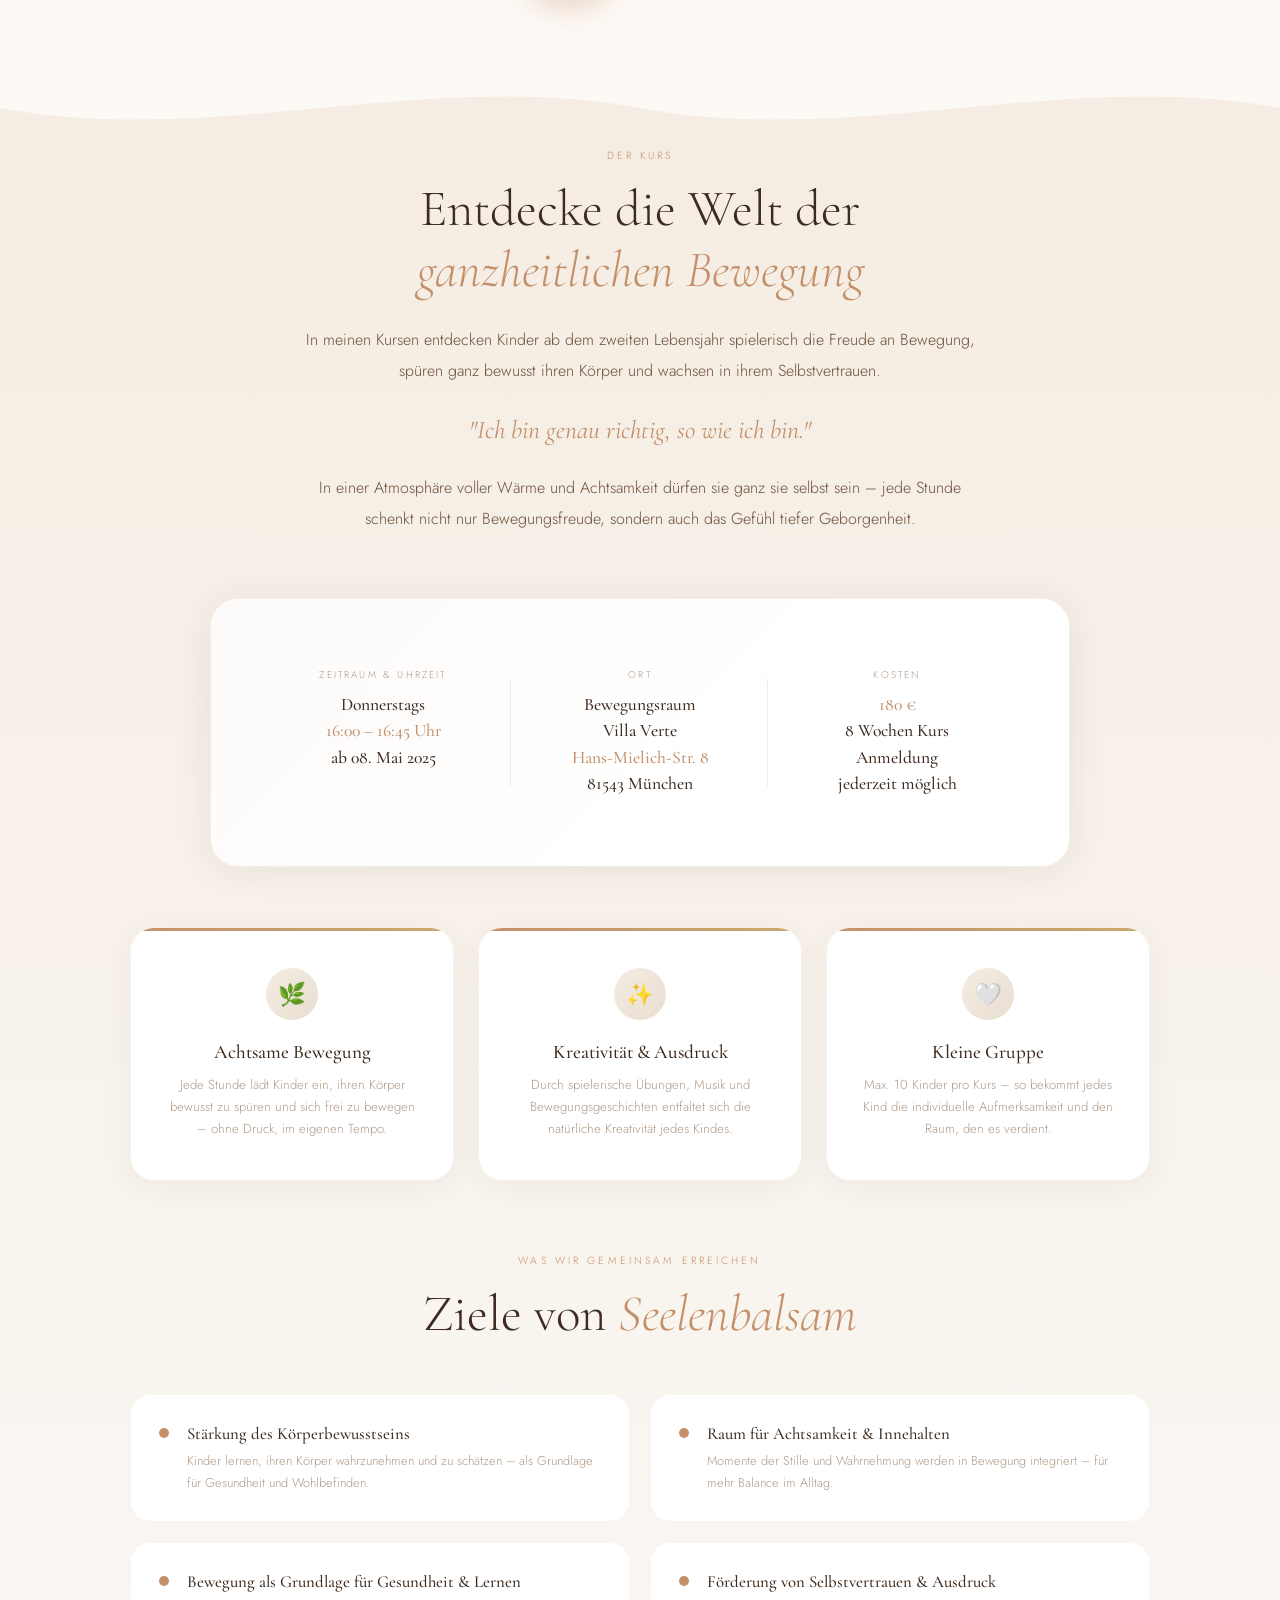
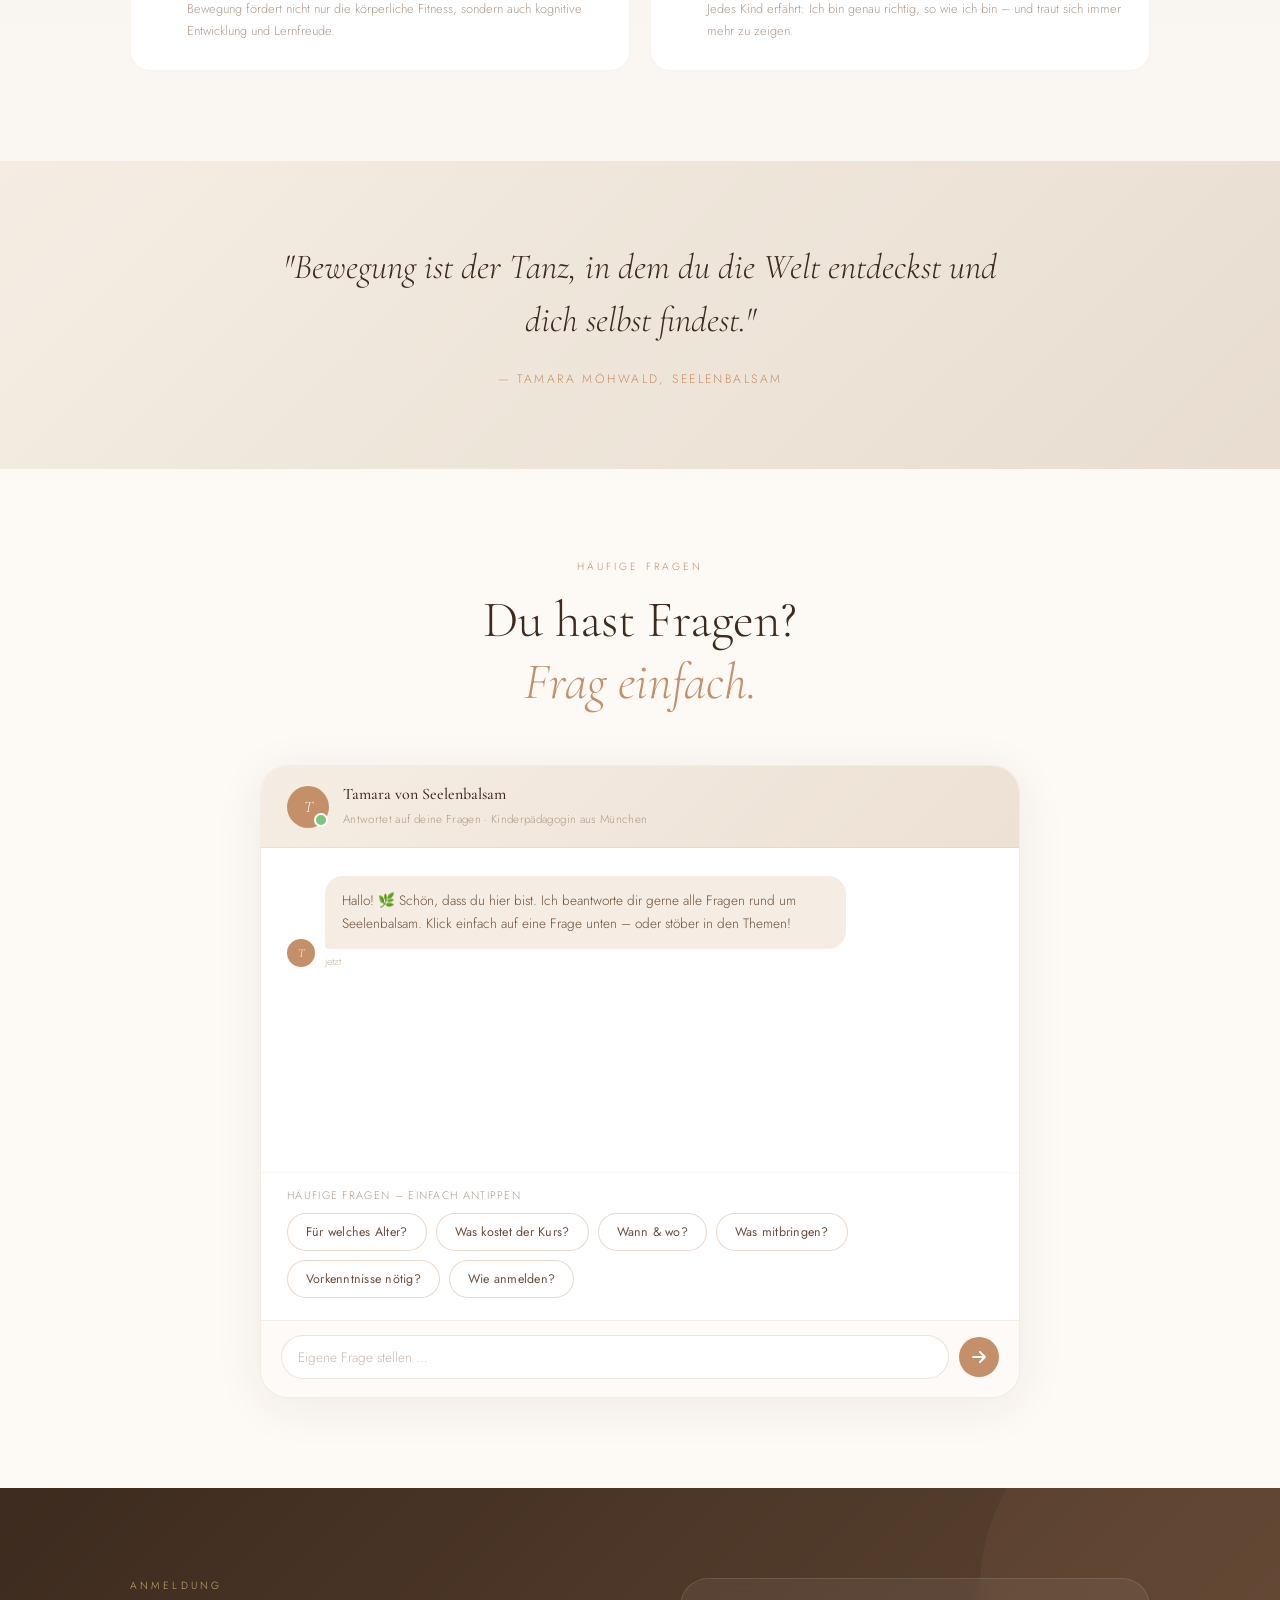
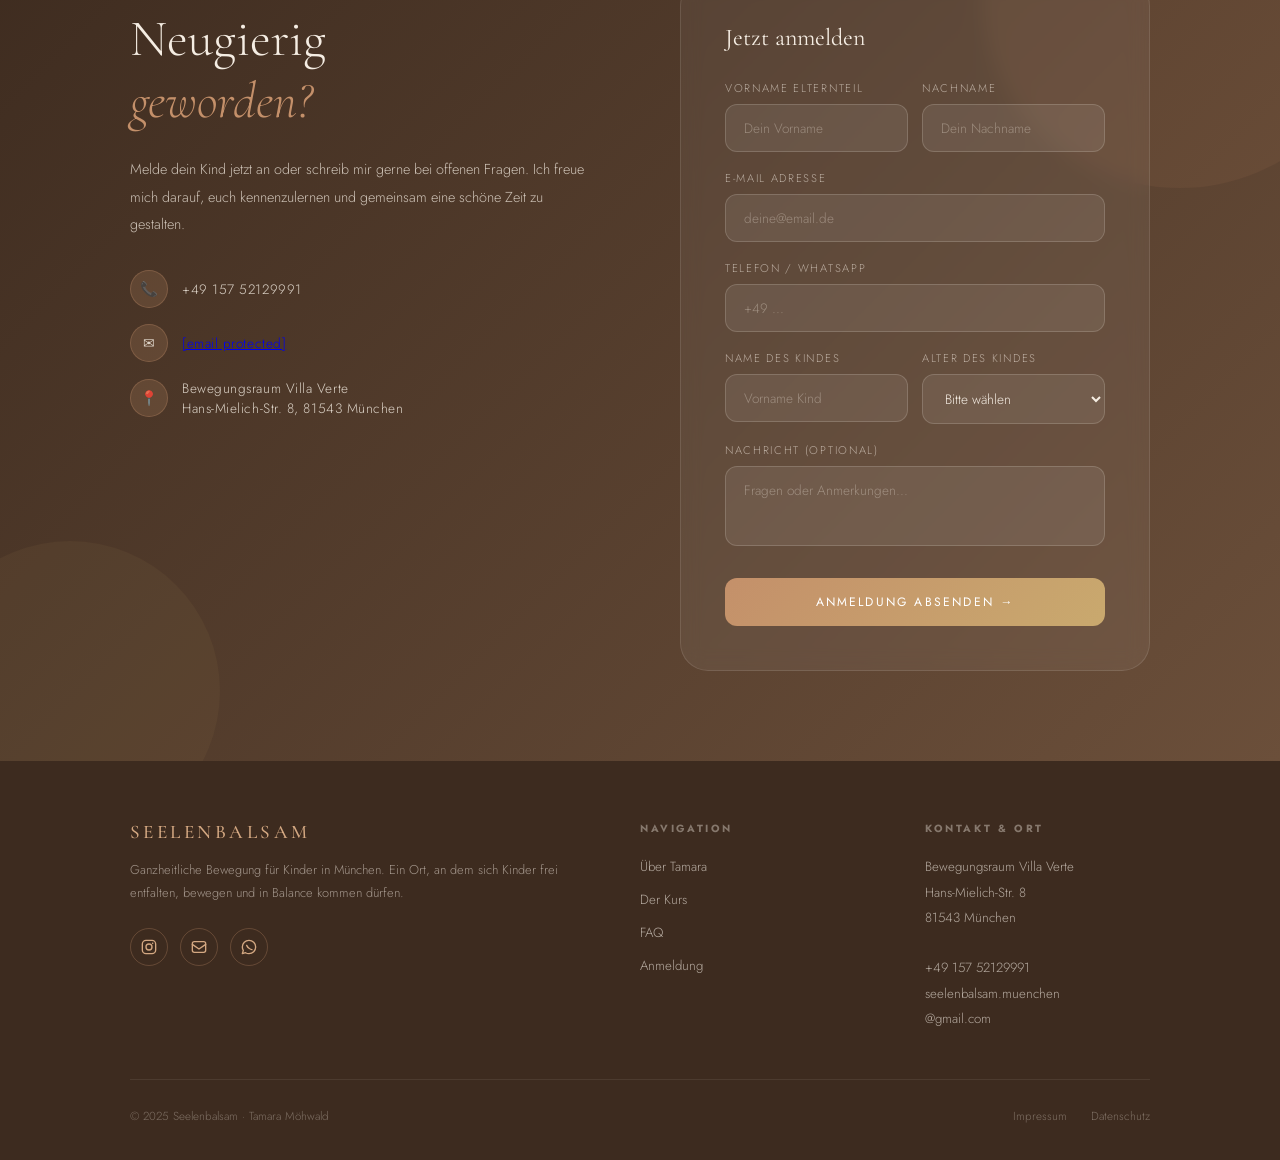
==== commit 6d50310f: "Update index.html Kosten verändert auf 180€" ====
--- a/index.html
+++ b/index.html
@@ -1685,7 +1685,7 @@
       </div>
       <div class="kurs-info-block">
         <span class="label">Kosten</span>
-        <div class="value"><em>150 €</em><br>8 Wochen Kurs<br>Anmeldung<br>jederzeit möglich</div>
+        <div class="value"><em>180 €</em><br>8 Wochen Kurs<br>Anmeldung<br>jederzeit möglich</div>
       </div>
     </div>
 
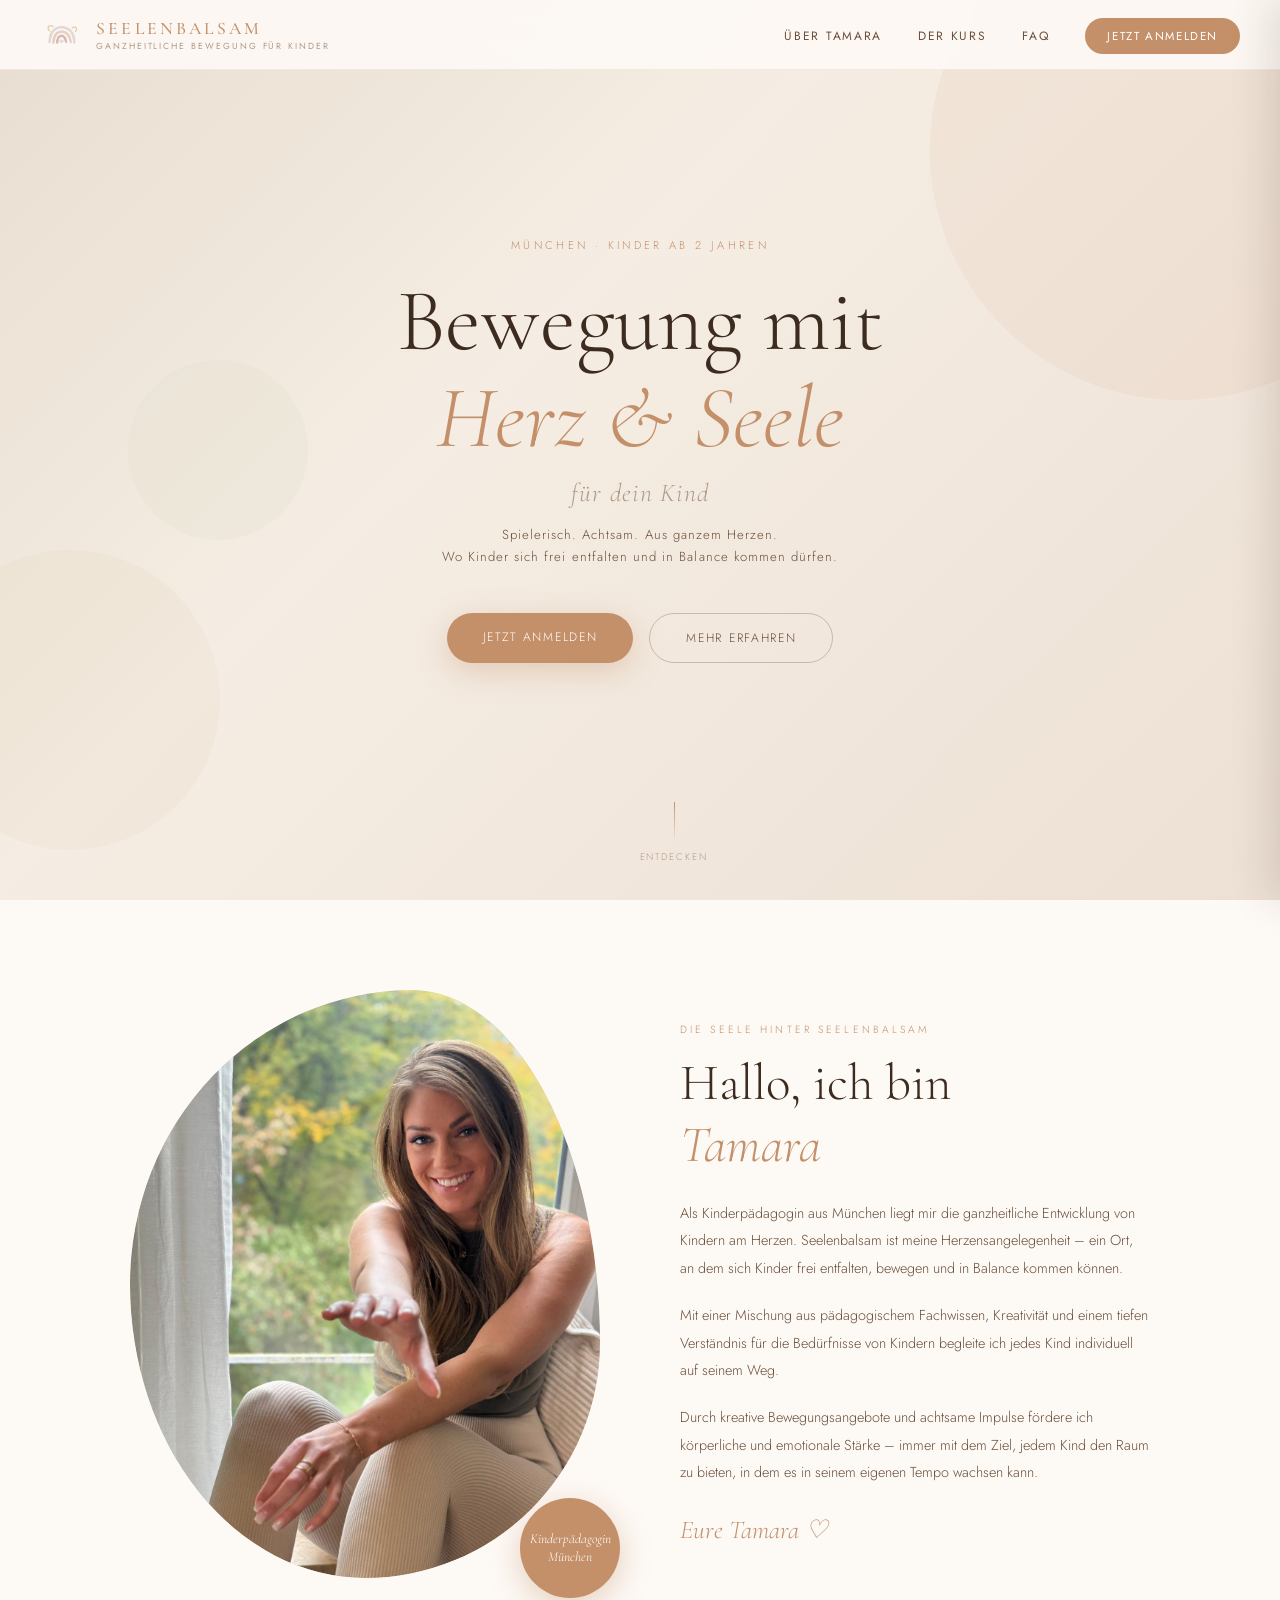
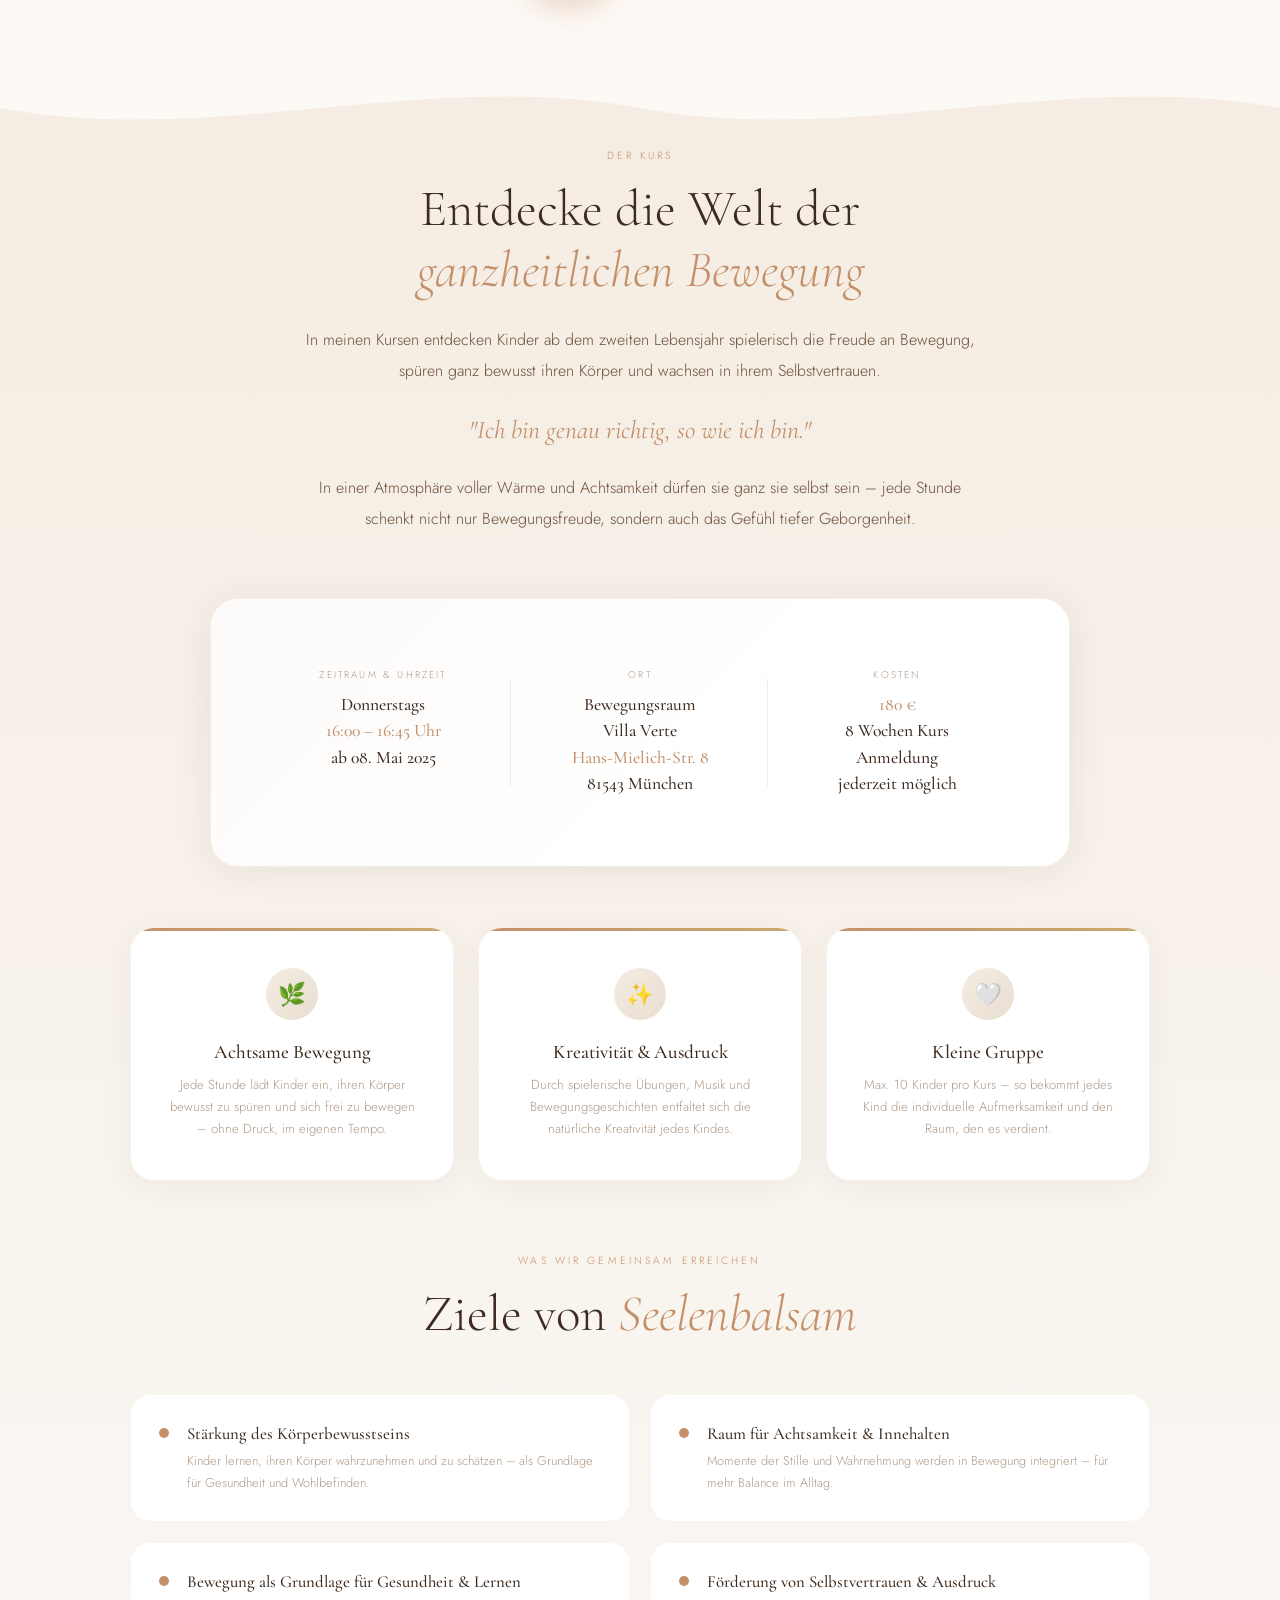
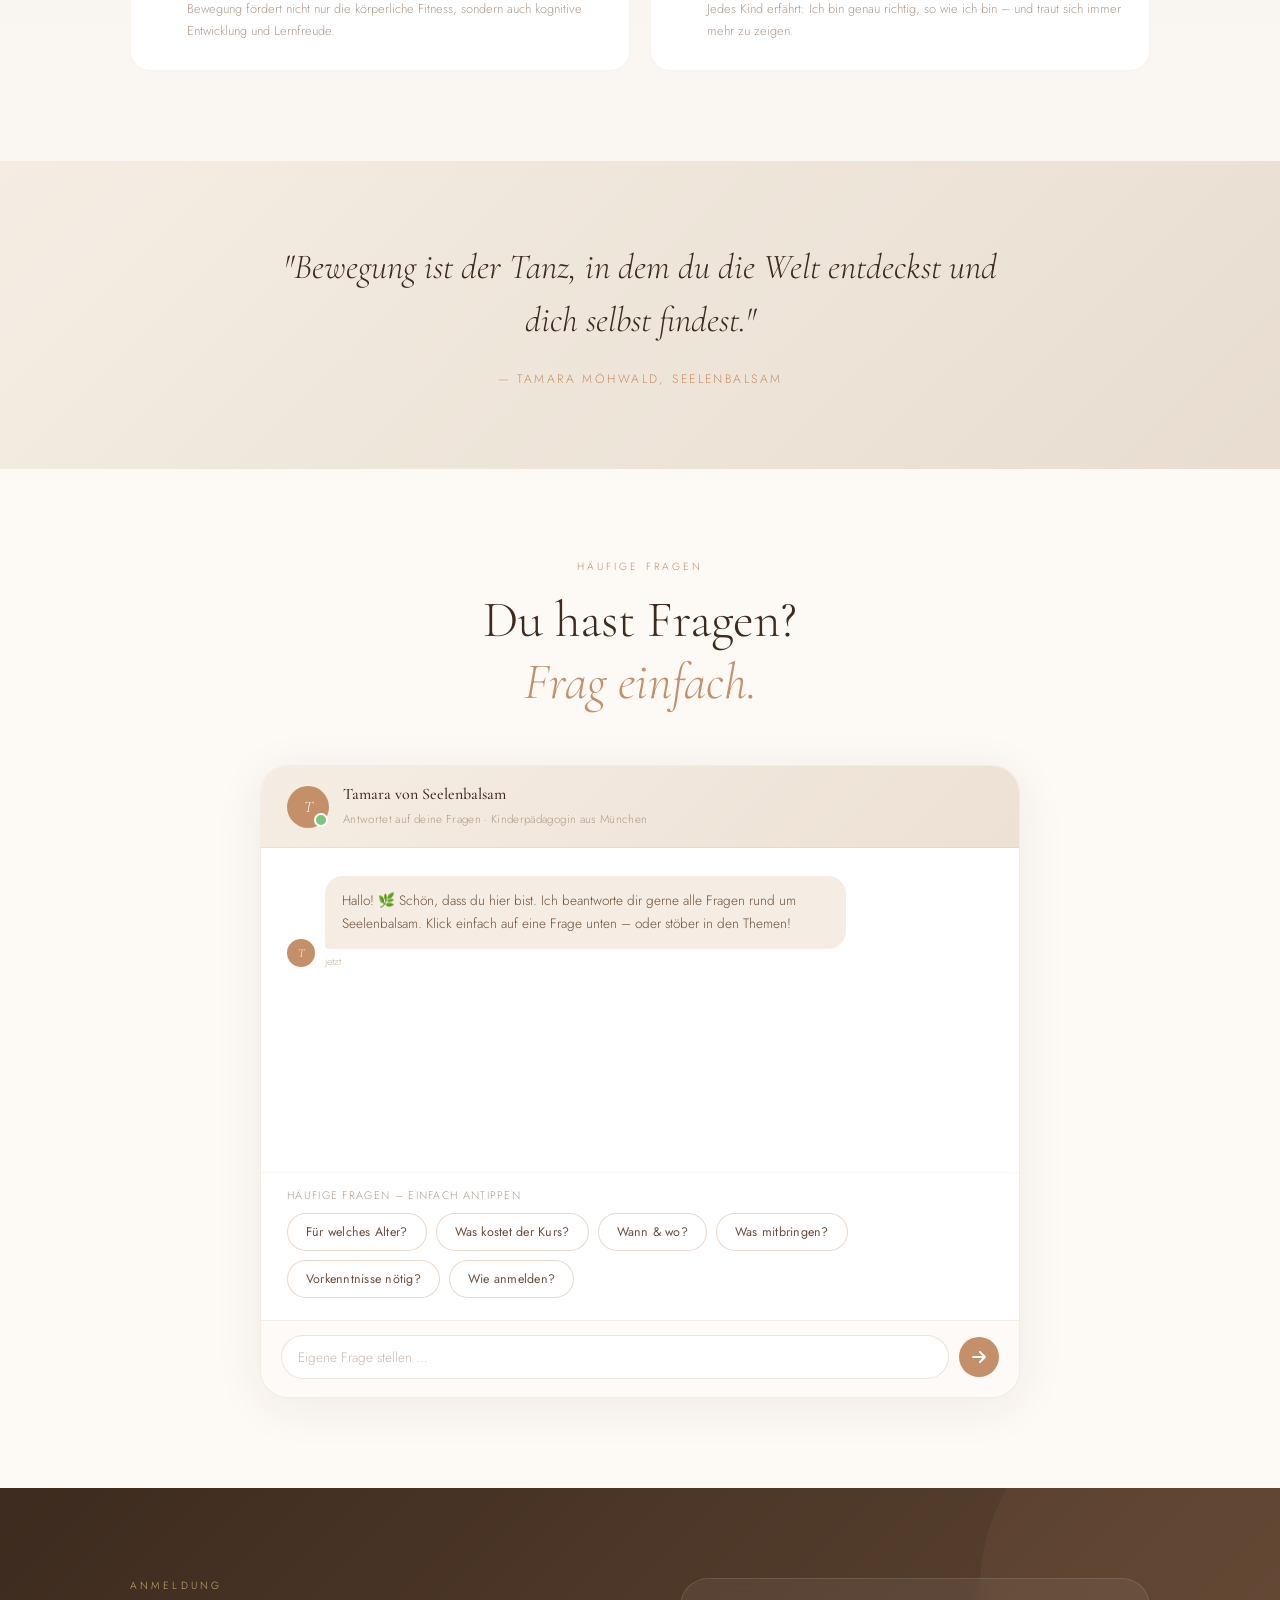
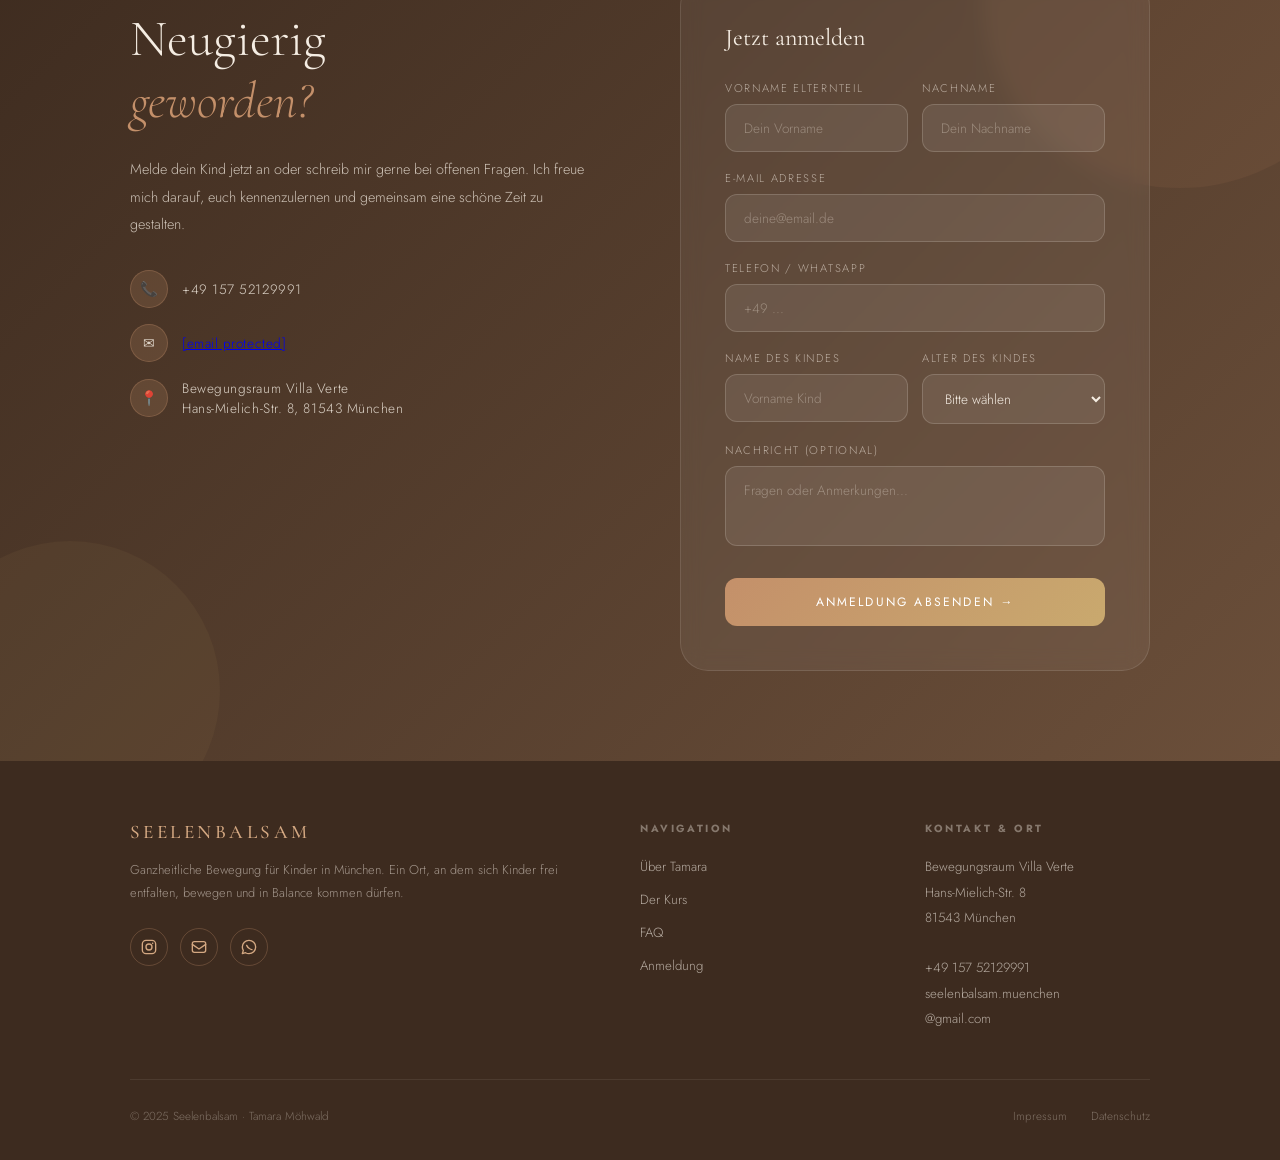
==== commit 42a33d58: "Update index.html" ====
--- a/index.html
+++ b/index.html
@@ -2003,10 +2003,10 @@
       <h3>1. Verantwortliche Person</h3>
       <p>
         Verantwortlich im Sinne der DSGVO:<br>
-        Tamara Möhwald – Seelenbalsam<br>
-        <span class="ppi-field">[ Straße &amp; Hausnummer ]</span>, <span class="ppi-field">[ PLZ ]</span> München<br>
-        Telefon: +49 157 52129991<br>
-        E-Mail: <a href="/cdn-cgi/l/email-protection#b5c6d0d0d9d0dbd7d4d9c6d4d89bd8c0d0dbd6ddd0dbf5d2d8d4dcd99bd6dad8"><span class="__cf_email__" data-cfemail="f586909099909b979499869498db9880909b969d909bb59298949c99db969a98">[email&#160;protected]</span></a>
+        <span id="ds-name">Tamara Möhwald</span> – Seelenbalsam<br>
+        <span id="ds-strasse">–</span>, <span id="ds-plz-ort">München</span><br>
+        Telefon: <span id="ds-telefon">+49 157 52129991</span><br>
+        E-Mail: <a id="ds-email-link" href="mailto:seelenbalsam.muenchen@gmail.com"><span id="ds-email">seelenbalsam.muenchen@gmail.com</span></a>
       </p>
 
       <h3>2. Erhebung und Speicherung personenbezogener Daten</h3>
@@ -2015,30 +2015,28 @@
       <h3>3. Kontaktformular &amp; Anmeldung</h3>
       <p>Wenn du das Anmeldeformular auf dieser Website nutzt, werden die angegebenen Daten (Name, E-Mail, Telefonnummer, Name und Alter des Kindes sowie optionale Nachricht) zur Bearbeitung deiner Kursanfrage gespeichert und verarbeitet. Die Rechtsgrundlage ist Art. 6 Abs. 1 lit. b DSGVO (Vertragsanbahnung).</p>
       <p>Die Daten werden ausschließlich für die Kursverwaltung verwendet und nicht an Dritte weitergegeben. Speicherdauer: solange das Vertragsverhältnis besteht und gesetzliche Aufbewahrungsfristen es erfordern.</p>
-      <p>Hosting des Formulars / E-Mail-Verarbeitung über: <span class="ppi-field">[ Anbieter angeben, z.&nbsp;B. Gmail / eigener Mailserver ]</span></p>
+      <p id="ds-formular-text">Hosting des Formulars / E-Mail-Verarbeitung über: Gmail.</p>
 
       <h3>4. Kontakt per E-Mail &amp; WhatsApp</h3>
       <p>Wenn du per E-Mail oder WhatsApp Kontakt aufnimmst, werden deine übermittelten Daten zur Bearbeitung der Anfrage gespeichert. WhatsApp wird von Meta Platforms Ireland Ltd. betrieben; es gelten deren Datenschutzbedingungen (<a href="https://www.whatsapp.com/legal/privacy-policy" target="_blank">whatsapp.com/legal</a>). Rechtsgrundlage: Art. 6 Abs. 1 lit. f DSGVO.</p>
 
       <h3>5. Hosting</h3>
-      <p>Diese Website wird gehostet bei: <span class="ppi-field">[ Hosting-Anbieter &amp; Adresse eintragen ]</span>. Es wurde ein Auftragsverarbeitungsvertrag (AVV) gemäß Art. 28 DSGVO geschlossen.</p>
+      <p>Diese Website wird gehostet bei: <span id="ds-hosting">Cloudflare Pages, Cloudflare Inc., 101 Townsend St, San Francisco, CA 94107, USA</span>. Es wurde ein Auftragsverarbeitungsvertrag (AVV) gemäß Art. 28 DSGVO geschlossen.</p>
 
       <h3>6. Keine Cookies / Tracking</h3>
-      <p>Diese Website verwendet keine Marketing-Cookies und kein Web-Tracking (z.&nbsp;B. Google Analytics). Es werden ausschließlich technisch notwendige Ressourcen geladen (Schriftarten via Google Fonts: <span class="ppi-field">[ prüfen ob Google Fonts lokal eingebunden oder via CDN – bei CDN ggf. gesondert aufführen ]</span>).</p>
+      <p>Diese Website verwendet keine Marketing-Cookies und kein Web-Tracking (z.&nbsp;B. Google Analytics). Es werden ausschließlich technisch notwendige Ressourcen geladen. Schriftarten: <span id="ds-google-fonts">über Google Fonts CDN (externe Anfrage an Google-Server)</span>.</p>
 
       <h3>7. Deine Rechte</h3>
       <p>Du hast das Recht auf Auskunft (Art. 15 DSGVO), Berichtigung (Art. 16), Löschung (Art. 17), Einschränkung der Verarbeitung (Art. 18), Datenübertragbarkeit (Art. 20) sowie Widerspruch (Art. 21 DSGVO).</p>
-      <p>Anfragen bitte an: <a href="/cdn-cgi/l/email-protection#5a293f3f363f34383b36293b3774372f3f3439323f341a3d373b333674393537"><span class="__cf_email__" data-cfemail="720117171e171c10131e01131f5c1f07171c111a171c32151f131b1e5c111d1f">[email&#160;protected]</span></a></p>
+      <p>Anfragen bitte an: <a id="ds-email-link2" href="mailto:seelenbalsam.muenchen@gmail.com"><span id="ds-email2">seelenbalsam.muenchen@gmail.com</span></a></p>
 
       <h3>8. Beschwerderecht</h3>
       <p>Du hast das Recht, dich bei einer Datenschutz-Aufsichtsbehörde zu beschweren. Die zuständige Behörde für Bayern ist das Bayerische Landesamt für Datenschutzaufsicht (BayLDA), Promenade 18, 91522 Ansbach, <a href="https://www.lda.bayern.de" target="_blank">lda.bayern.de</a>.</p>
 
       <h3>9. Aktualität dieser Erklärung</h3>
-      <p>Stand: <span class="ppi-field">[ Datum der Veröffentlichung eintragen ]</span>. Diese Datenschutzerklärung kann bei Bedarf aktualisiert werden.</p>
-
-      <div class="modal-note">
-        ⚠️ <strong>Hinweis (bitte vor Veröffentlichung ergänzen):</strong> Die markierten Felder <span class="ppi-field">[ … ]</span> enthalten Pflichtangaben. Diese Erklärung dient als Vorlage und ersetzt keine individuelle Rechtsberatung. Bitte vor der Veröffentlichung juristisch prüfen lassen.
-      </div>
+      <p>Stand: <span id="ds-datum">–</span>. Diese Datenschutzerklärung kann bei Bedarf aktualisiert werden.</p>
+
+      <div id="ds-zusatz"></div>
     </div>
   </div>
 </div>
@@ -2254,11 +2252,40 @@
   function setAttr(sel, attr, val) { if (!val) return; const el = document.querySelector(sel); if (el) el.setAttribute(attr, val); }
 
   async function initCMS() {
-    const [kurs, ueber, faq, kontakt, impressum] = await Promise.all([
+    const [kurs, ueber, faq, kontakt, impressum, datenschutz] = await Promise.all([
       loadJSON('/_data/kurs.json'), loadJSON('/_data/ueber.json'),
       loadJSON('/_data/faq.json'), loadJSON('/_data/kontakt.json'),
-      loadJSON('/_data/impressum.json')
+      loadJSON('/_data/impressum.json'), loadJSON('/_data/datenschutz.json')
     ]);
+
+    // ── DATENSCHUTZ ──────────────────────────────────────────────
+    if (datenschutz) {
+      // Kontaktdaten aus Impressum übernehmen (gleiche Person)
+      if (impressum) {
+        setText('#ds-name', impressum.name);
+        setText('#ds-strasse', impressum.strasse);
+        setText('#ds-plz-ort', impressum.plz_ort);
+        setText('#ds-telefon', impressum.telefon);
+        if (impressum.email) {
+          setText('#ds-email', impressum.email);
+          setText('#ds-email2', impressum.email);
+          const l1 = document.getElementById('ds-email-link');
+          const l2 = document.getElementById('ds-email-link2');
+          if (l1) l1.href = 'mailto:' + impressum.email;
+          if (l2) l2.href = 'mailto:' + impressum.email;
+        }
+      }
+      if (datenschutz.hosting) setText('#ds-hosting', datenschutz.hosting);
+      if (datenschutz.google_fonts) setText('#ds-google-fonts', datenschutz.google_fonts);
+      if (datenschutz.datum) setText('#ds-datum', datenschutz.datum);
+      if (datenschutz.formular_anbieter) {
+        setText('#ds-formular-text', 'Hosting des Formulars / E-Mail-Verarbeitung über: ' + datenschutz.formular_anbieter + '.');
+      }
+      if (datenschutz.zusatz) {
+        const zusatzEl = document.getElementById('ds-zusatz');
+        if (zusatzEl) zusatzEl.innerHTML = '<div class="modal-note">' + datenschutz.zusatz + '</div>';
+      }
+    }
 
     // ── IMPRESSUM ────────────────────────────────────────────────
     if (impressum) {
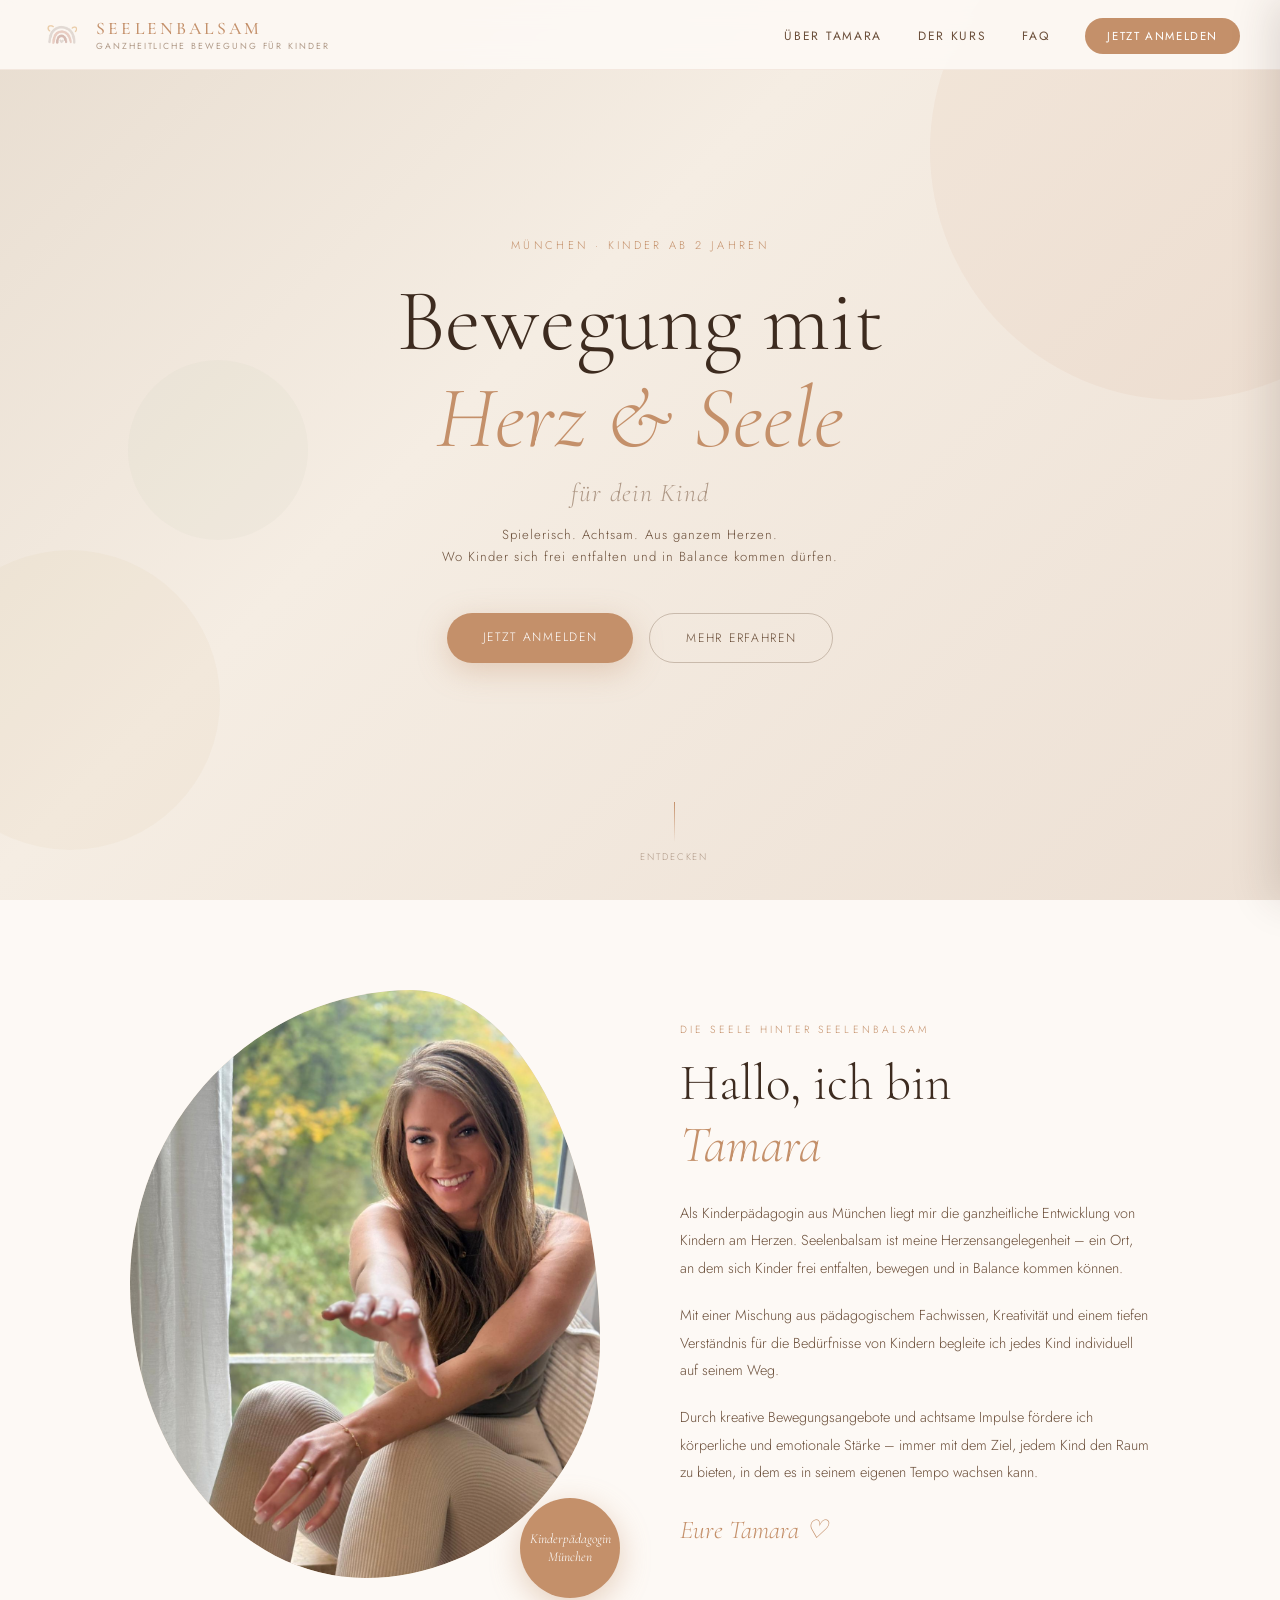
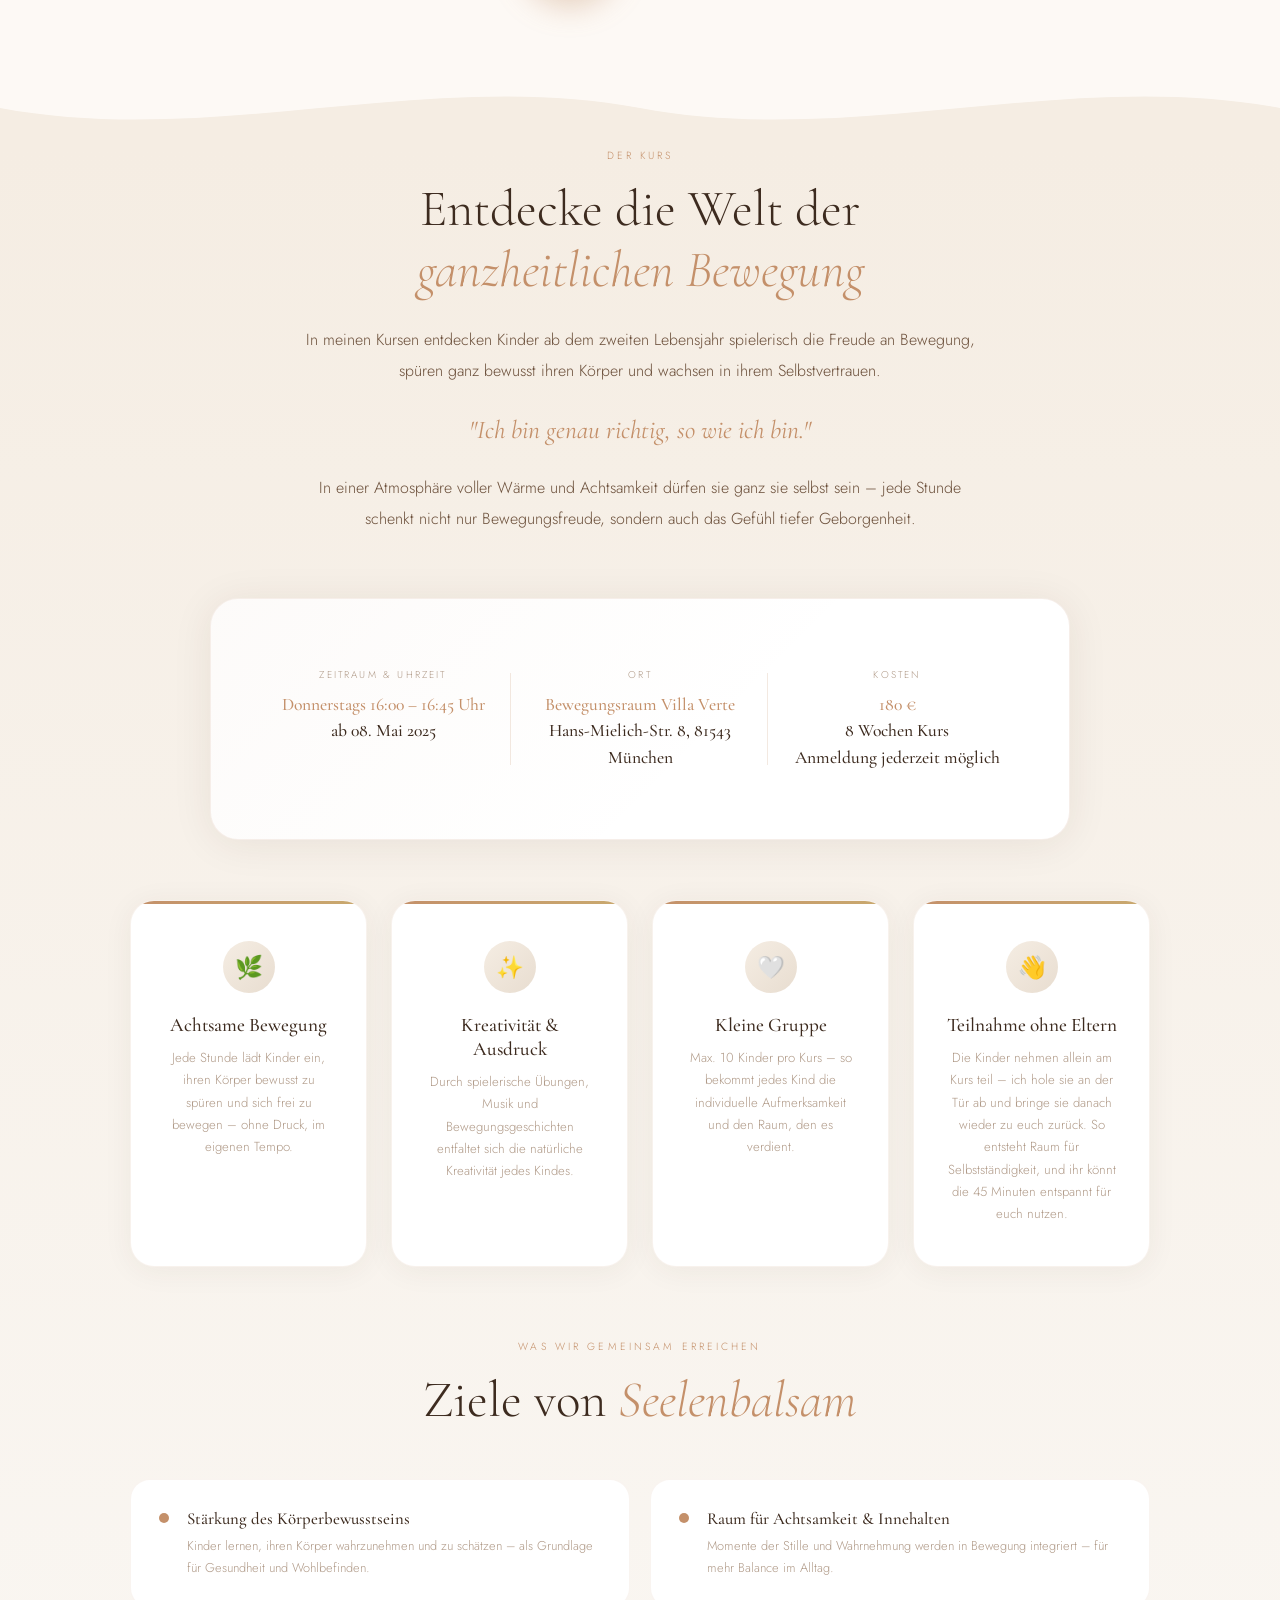
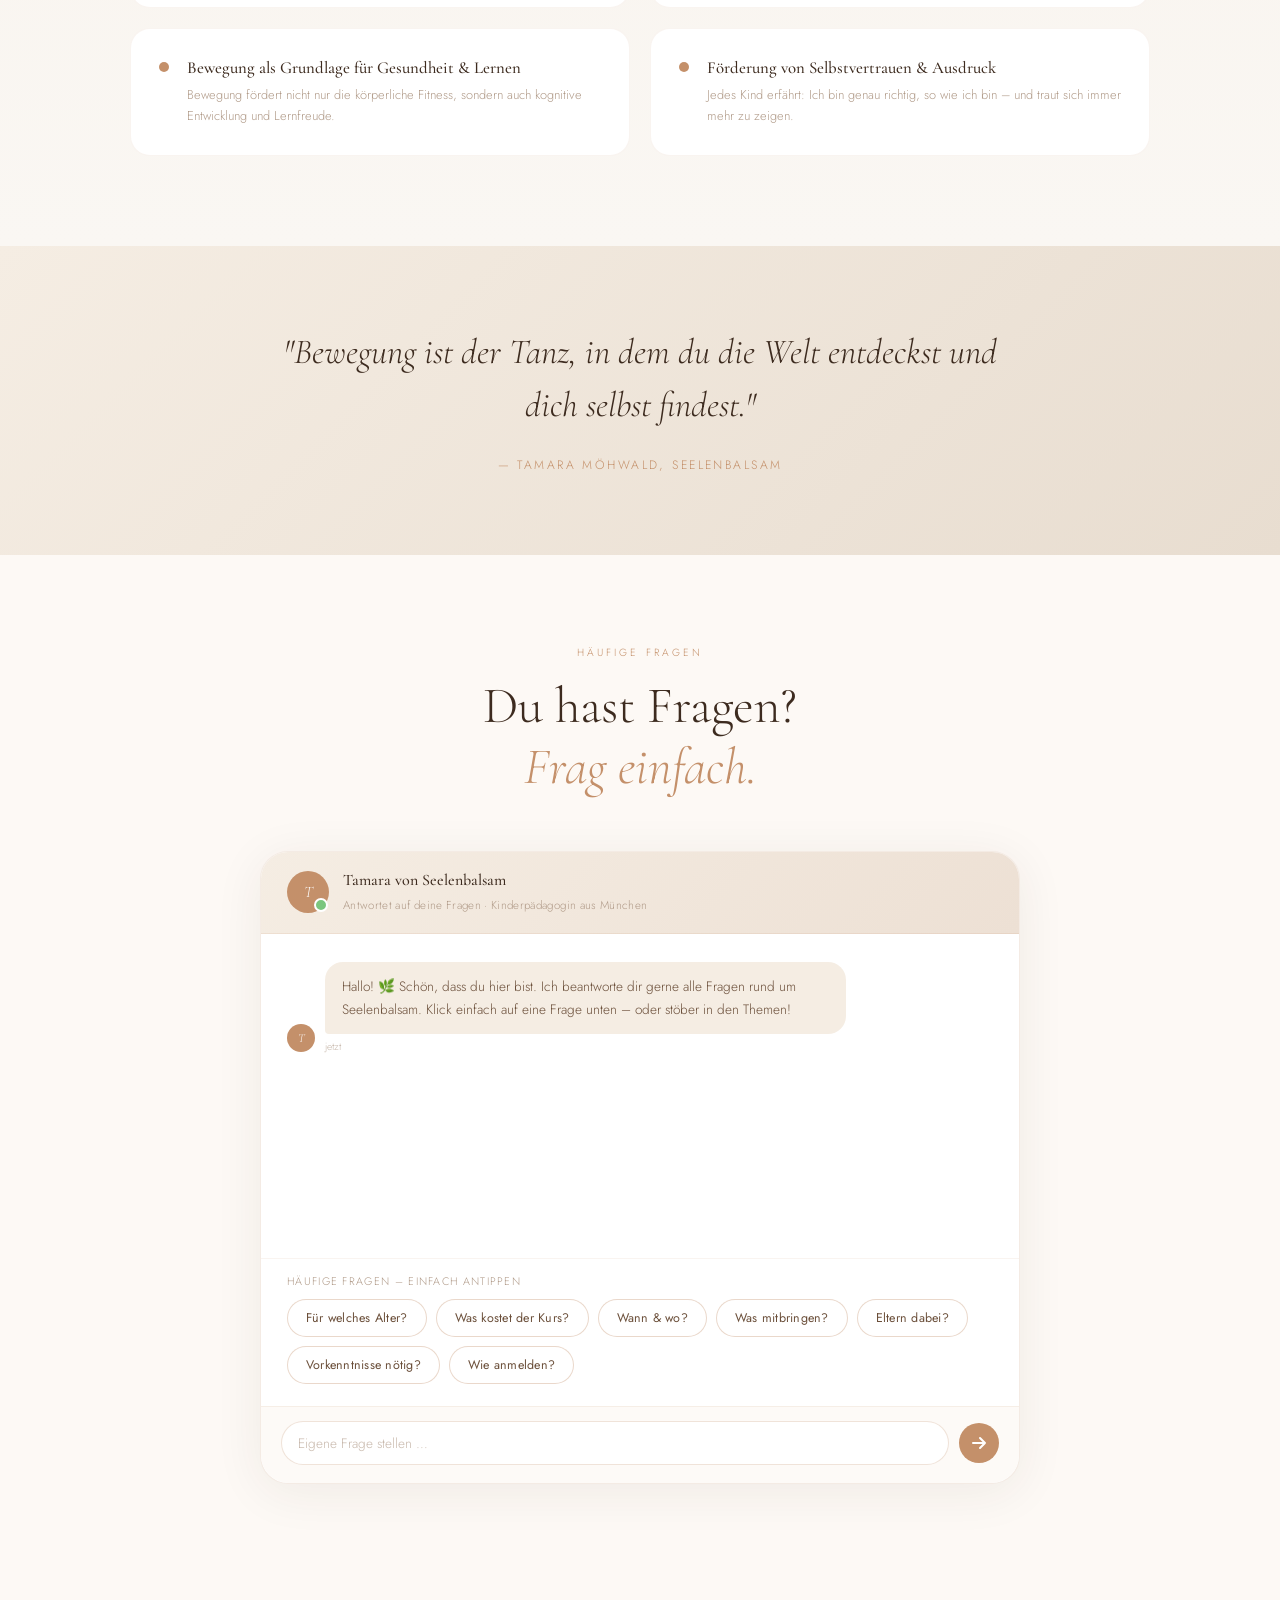
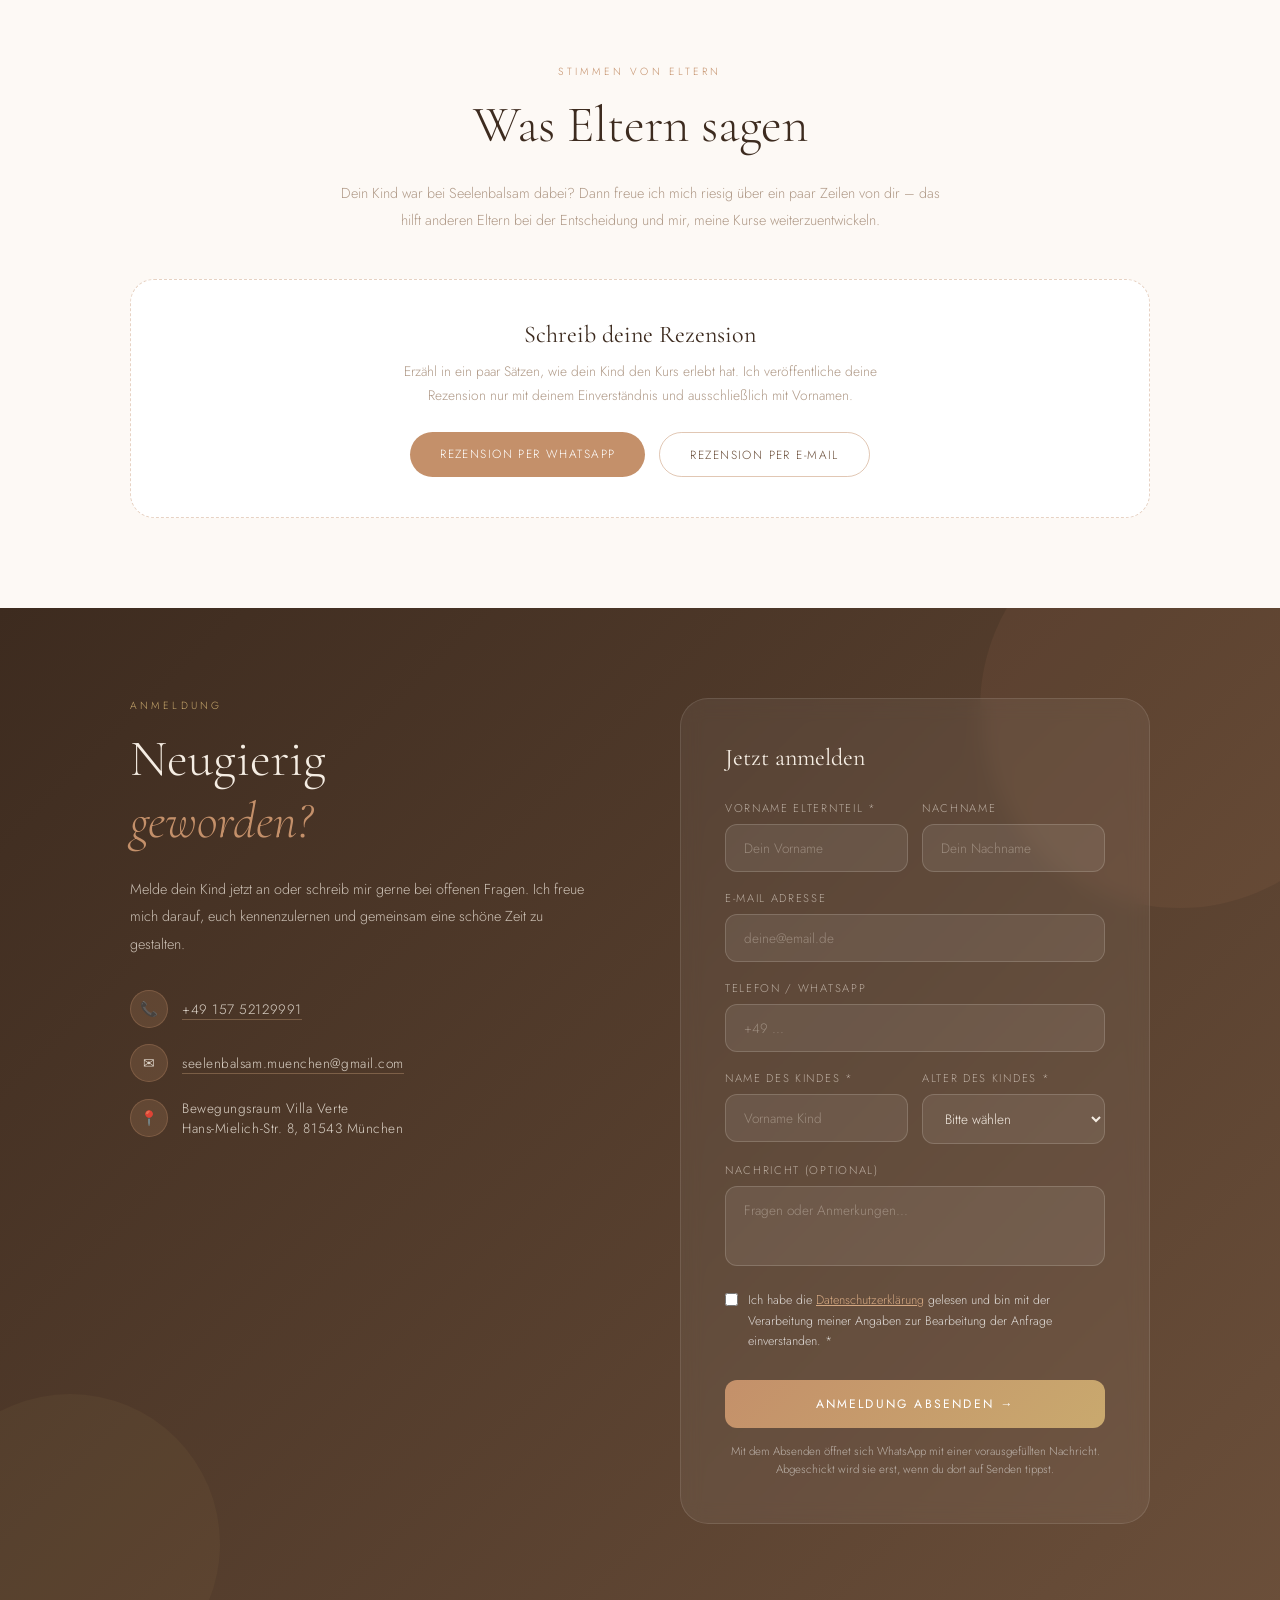
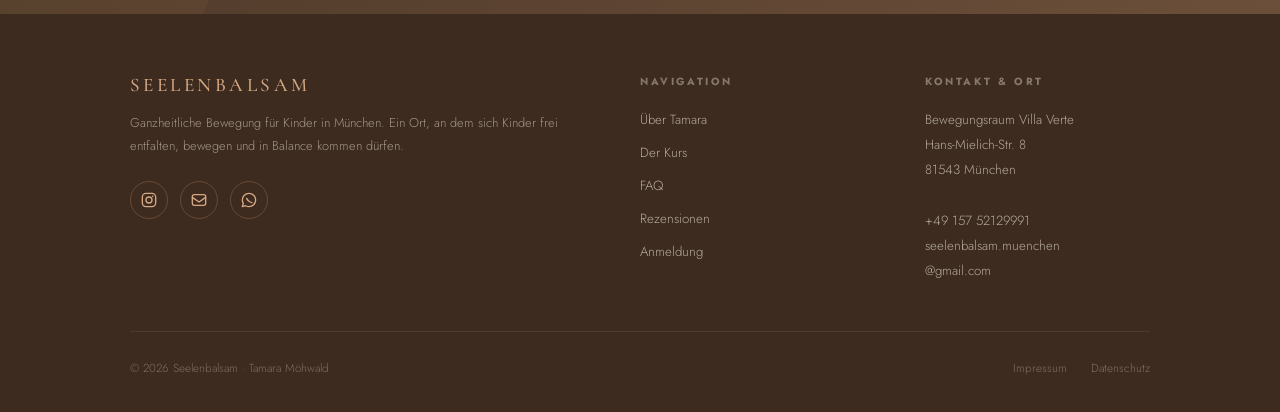
==== commit ea131aea: "Bugfixes: Impressum/Datenschutz, Mobilmenü, Preis + neue Inhalte Gemeldete Punkte:  * Impressum & Da" ====
--- a/index.html
+++ b/index.html
@@ -3,7 +3,19 @@
 <head>
 <meta charset="UTF-8">
 <meta name="viewport" content="width=device-width, initial-scale=1.0">
-<title>Seelenbalsam – Ganzheitliche Bewegung für Kinder</title>
+<title>Seelenbalsam – Ganzheitliche Bewegung für Kinder in München</title>
+<meta name="description" content="Seelenbalsam: Kinderbewegungskurs in München-Untergiesing für Kinder ab 2 Jahren. Achtsame Bewegung in kleinen Gruppen mit Kinderpädagogin Tamara Möhwald.">
+<meta name="robots" content="index, follow">
+<link rel="canonical" href="https://seelenbalsam-muenchen.de/">
+<meta name="theme-color" content="#C4906A">
+<meta property="og:type" content="website">
+<meta property="og:locale" content="de_DE">
+<meta property="og:site_name" content="Seelenbalsam">
+<meta property="og:title" content="Seelenbalsam – Ganzheitliche Bewegung für Kinder in München">
+<meta property="og:description" content="Achtsame Bewegungskurse für Kinder ab 2 Jahren in München. Kleine Gruppen, viel Herz – von Kinderpädagogin Tamara Möhwald.">
+<meta property="og:url" content="https://seelenbalsam-muenchen.de/">
+<meta property="og:image" content="https://seelenbalsam-muenchen.de/images/logo.png">
+<meta name="twitter:card" content="summary_large_image">
 
 <!-- Favicon -->
 <link rel="icon" type="image/x-icon" href="/favicon.ico" id="favicon-ico">
@@ -27,6 +39,9 @@
 
   * { margin: 0; padding: 0; box-sizing: border-box; }
 
+  /* display-Regeln der Klassen würden das hidden-Attribut sonst überstimmen */
+  [hidden] { display: none !important; }
+
   html { scroll-behavior: smooth; }
 
   body {
@@ -38,7 +53,7 @@
   }
 
   /* NAV */
-  nav {
+  body > nav {
     position: fixed;
     top: 0; left: 0; right: 0;
     z-index: 100;
@@ -285,6 +300,21 @@
     transition: color 0.2s;
   }
   .mobile-menu-contact a:hover { color: var(--terracotta); }
+
+  .mobile-menu-legal {
+    display: flex;
+    gap: 18px;
+    justify-content: center;
+    margin-top: 16px;
+  }
+  .mobile-menu-legal a {
+    font-size: 0.7rem;
+    letter-spacing: 0.08em;
+    text-transform: uppercase;
+    color: var(--taupe);
+    text-decoration: none;
+  }
+  .mobile-menu-legal a:hover { color: var(--terracotta); }
   .mobile-cta-btn {
     display: block;
     text-align: center;
@@ -611,7 +641,7 @@
 
   .kurs-cards {
     display: grid;
-    grid-template-columns: repeat(3, 1fr);
+    grid-template-columns: repeat(auto-fit, minmax(230px, 1fr));
     gap: 24px;
     margin-bottom: 60px;
   }
@@ -674,6 +704,120 @@
     font-weight: 600;
   }
 
+  .form-consent {
+    display: flex;
+    align-items: flex-start;
+    gap: 10px;
+    margin: 4px 0 20px;
+    font-size: 0.78rem;
+    line-height: 1.65;
+    color: rgba(255, 255, 255, 0.78);
+    cursor: pointer;
+  }
+  .form-consent input { margin-top: 3px; accent-color: var(--terracotta); flex-shrink: 0; }
+  .form-consent a { color: var(--terracotta-light); }
+
+  .form-hinweis {
+    background: rgba(196, 144, 106, 0.18);
+    border-left: 3px solid var(--terracotta-light);
+    border-radius: 0 8px 8px 0;
+    padding: 10px 14px;
+    margin-bottom: 16px;
+    font-size: 0.8rem;
+    color: #fff;
+  }
+
+  .form-fusszeile {
+    margin-top: 14px;
+    font-size: 0.72rem;
+    line-height: 1.6;
+    color: rgba(255, 255, 255, 0.55);
+    text-align: center;
+  }
+
+  /* REZENSIONEN */
+  .rezensionen-header { text-align: center; max-width: 620px; margin: 0 auto 44px; }
+  .rezensionen-header p {
+    font-size: 0.9rem;
+    line-height: 1.9;
+    color: var(--taupe);
+    margin-top: 14px;
+  }
+
+  .rezensionen-grid {
+    display: grid;
+    grid-template-columns: repeat(auto-fit, minmax(270px, 1fr));
+    gap: 24px;
+    margin-bottom: 44px;
+  }
+
+  .rezension-card {
+    background: white;
+    border-radius: 22px;
+    padding: 30px 28px;
+    border: 1px solid rgba(196, 144, 106, 0.14);
+    box-shadow: 0 4px 30px rgba(61, 43, 31, 0.05);
+    display: flex;
+    flex-direction: column;
+    gap: 14px;
+  }
+  .rezension-sterne { color: var(--accent-gold); font-size: 0.95rem; letter-spacing: 2px; }
+  .rezension-text {
+    font-family: 'Cormorant Garamond', serif;
+    font-size: 1.02rem;
+    line-height: 1.75;
+    color: var(--brown-text);
+    font-style: italic;
+  }
+  .rezension-autor {
+    font-size: 0.74rem;
+    letter-spacing: 0.1em;
+    text-transform: uppercase;
+    color: var(--taupe);
+    margin-top: auto;
+  }
+
+  .rezensionen-cta {
+    text-align: center;
+    background: white;
+    border: 1px dashed rgba(196, 144, 106, 0.4);
+    border-radius: 24px;
+    padding: 40px 28px;
+  }
+  .rezensionen-cta h3 {
+    font-family: 'Cormorant Garamond', serif;
+    font-size: 1.5rem;
+    font-weight: 400;
+    margin-bottom: 10px;
+  }
+  .rezensionen-cta p {
+    font-size: 0.86rem;
+    line-height: 1.8;
+    color: var(--taupe);
+    max-width: 480px;
+    margin: 0 auto 24px;
+  }
+  .rezensionen-buttons {
+    display: flex;
+    gap: 14px;
+    justify-content: center;
+    flex-wrap: wrap;
+  }
+  .rezension-btn {
+    display: inline-block;
+    padding: 13px 30px;
+    border-radius: 30px;
+    font-size: 0.74rem;
+    letter-spacing: 0.12em;
+    text-transform: uppercase;
+    text-decoration: none;
+    transition: all 0.3s;
+  }
+  .rezension-btn.primary { background: var(--terracotta); color: #fff; }
+  .rezension-btn.primary:hover { background: var(--brown-text); }
+  .rezension-btn.ghost { border: 1px solid rgba(196, 144, 106, 0.5); color: var(--brown-text); }
+  .rezension-btn.ghost:hover { border-color: var(--terracotta); color: var(--terracotta); }
+
   /* ZIELE */
   .ziele-grid {
     display: grid;
@@ -777,6 +921,17 @@
     color: rgba(245, 237, 227, 0.85);
     font-size: 0.85rem;
     letter-spacing: 0.04em;
+  }
+
+  .contact-item a {
+    color: inherit;
+    text-decoration: none;
+    border-bottom: 1px solid rgba(212, 168, 130, 0.35);
+    transition: color 0.3s, border-color 0.3s;
+  }
+  .contact-item a:hover {
+    color: var(--terracotta-light);
+    border-color: var(--terracotta-light);
   }
 
   .contact-item-icon {
@@ -1392,7 +1547,7 @@
 
   /* RESPONSIVE basics */
   @media (max-width: 768px) {
-    nav { padding: 0 20px; }
+    body > nav { padding: 0 20px; }
     .nav-links { display: none; }
     .nav-hamburger { display: flex; }
     .ueber-grid, .anmeldung-grid { grid-template-columns: 1fr; gap: 40px; }
@@ -1405,124 +1560,6 @@
     .form-row { grid-template-columns: 1fr; }
     .anmeldung-form { padding: 28px; }
     .container { padding: 0 20px; }
-  }
-  /* MODALS */
-  .modal-overlay {
-    display: none;
-    position: fixed;
-    inset: 0;
-    z-index: 999;
-    background: rgba(61, 43, 31, 0.55);
-    backdrop-filter: blur(4px);
-    align-items: center;
-    justify-content: center;
-    padding: 20px;
-  }
-  .modal-overlay.open {
-    display: flex;
-  }
-
-  .modal-box {
-    background: var(--warm-white);
-    border-radius: 24px;
-    max-width: 680px;
-    width: 100%;
-    max-height: 88vh;
-    overflow: hidden;
-    display: flex;
-    flex-direction: column;
-    box-shadow: 0 24px 80px rgba(61, 43, 31, 0.22);
-    animation: modalIn 0.3s cubic-bezier(0.34,1.56,0.64,1) both;
-  }
-  @keyframes modalIn {
-    from { opacity: 0; transform: translateY(24px) scale(0.96); }
-    to   { opacity: 1; transform: translateY(0) scale(1); }
-  }
-
-  .modal-header {
-    display: flex;
-    align-items: center;
-    justify-content: space-between;
-    padding: 26px 32px 20px;
-    border-bottom: 1px solid rgba(196,144,106,0.15);
-    flex-shrink: 0;
-  }
-  .modal-header h2 {
-    font-family: 'Cormorant Garamond', serif;
-    font-size: 1.5rem;
-    font-weight: 500;
-    color: var(--dark);
-  }
-  .modal-close {
-    width: 34px; height: 34px;
-    border-radius: 50%;
-    background: rgba(196,144,106,0.1);
-    border: none;
-    cursor: pointer;
-    display: flex; align-items: center; justify-content: center;
-    color: var(--taupe);
-    font-size: 1.1rem;
-    transition: all 0.2s;
-    line-height: 1;
-  }
-  .modal-close:hover { background: var(--terracotta); color: white; }
-
-  .modal-body {
-    overflow-y: auto;
-    padding: 28px 32px 36px;
-    flex: 1;
-    scroll-behavior: smooth;
-  }
-  .modal-body::-webkit-scrollbar { width: 4px; }
-  .modal-body::-webkit-scrollbar-thumb { background: rgba(196,144,106,0.3); border-radius: 4px; }
-
-  .modal-body h3 {
-    font-family: 'Cormorant Garamond', serif;
-    font-size: 1.05rem;
-    font-weight: 500;
-    color: var(--dark);
-    margin: 24px 0 8px;
-    padding-bottom: 6px;
-    border-bottom: 1px solid rgba(196,144,106,0.12);
-  }
-  .modal-body h3:first-child { margin-top: 0; }
-
-  .modal-body p {
-    font-size: 0.84rem;
-    line-height: 1.85;
-    color: var(--brown-text);
-    margin-bottom: 10px;
-  }
-
-  .modal-body a {
-    color: var(--terracotta);
-    text-decoration: none;
-    border-bottom: 1px solid rgba(196,144,106,0.35);
-    transition: color 0.2s;
-  }
-  .modal-body a:hover { color: var(--dark); }
-
-  .ppi-field {
-    display: inline;
-    background: rgba(196,144,106,0.12);
-    border-radius: 4px;
-    padding: 1px 8px;
-    font-style: italic;
-    color: var(--terracotta);
-    border: 1px dashed rgba(196,144,106,0.45);
-    font-size: 0.82rem;
-    white-space: nowrap;
-  }
-
-  .modal-note {
-    background: rgba(196,144,106,0.07);
-    border-left: 3px solid var(--terracotta-light);
-    border-radius: 0 10px 10px 0;
-    padding: 12px 16px;
-    margin: 20px 0 0;
-    font-size: 0.78rem;
-    color: var(--taupe);
-    line-height: 1.6;
   }
 </style>
 </head>
@@ -1584,6 +1621,11 @@
       <span class="mobile-nav-label">FAQ</span>
       <span class="mobile-nav-arrow">→</span>
     </a>
+    <a href="#rezensionen" onclick="closeMobileMenu()">
+      <span class="mobile-nav-number">04</span>
+      <span class="mobile-nav-label">Rezensionen</span>
+      <span class="mobile-nav-arrow">→</span>
+    </a>
   </nav>
 
   <!-- Spacer drückt CTA nach unten -->
@@ -1596,6 +1638,10 @@
       <a href="mailto:seelenbalsam.muenchen@gmail.com">seelenbalsam.muenchen@gmail.com</a>
     </div>
     <a href="#anmeldung" class="mobile-cta-btn" onclick="closeMobileMenu()">Jetzt anmelden</a>
+    <div class="mobile-menu-legal">
+      <a href="/impressum.html">Impressum</a>
+      <a href="/datenschutz.html">Datenschutz</a>
+    </div>
   </div>
 
 </div>
@@ -1634,10 +1680,15 @@
     <div class="ueber-grid">
       <div class="ueber-image-wrap">
         <div class="ueber-image-bg" id="ueber-image-bg">
-          <div class="ueber-image-placeholder" id="ueber-placeholder">
+          <div class="ueber-image-placeholder" id="ueber-placeholder" style="display:none;">
             📸 Foto von Tamara
           </div>
-          <img id="tamara-foto" data-cms="tamara-foto" src="" alt="Tamara Möhwald" style="display:none;width:100%;height:100%;object-fit:cover;border-radius:inherit;">
+          <img id="tamara-foto" data-cms="tamara-foto"
+               src="/images/whatsapp-image-2026-03-25-at-21.10.15.jpeg"
+               alt="Tamara Möhwald, Kinderpädagogin und Gründerin von Seelenbalsam München"
+               width="600" height="750" decoding="async"
+               onerror="this.style.display='none'; var p=document.getElementById('ueber-placeholder'); if(p) p.style.display='flex';"
+               style="display:block;width:100%;height:100%;object-fit:cover;border-radius:inherit;">
         </div>
         <div class="ueber-badge">
           Kinder&shy;päda&shy;gogin<br>München
@@ -1677,15 +1728,15 @@
     <div class="kurs-highlight" style="margin-bottom: 60px;">
       <div class="kurs-info-block">
         <span class="label">Zeitraum & Uhrzeit</span>
-        <div class="value">Donnerstags<br><em>16:00 – 16:45 Uhr</em><br>ab 08. Mai 2025</div>
+        <div class="value"><em data-cms="kurs-zeitraum">Donnerstags 16:00 – 16:45 Uhr</em><br><span data-cms="kurs-startdatum">ab 08. Mai 2025</span></div>
       </div>
       <div class="kurs-info-block">
         <span class="label">Ort</span>
-        <div class="value">Bewegungsraum<br>Villa Verte<br><em>Hans-Mielich-Str. 8</em><br>81543 München</div>
+        <div class="value"><em data-cms="kurs-ort-name">Bewegungsraum Villa Verte</em><br><span data-cms="kurs-ort-adresse">Hans-Mielich-Str. 8, 81543 München</span></div>
       </div>
       <div class="kurs-info-block">
         <span class="label">Kosten</span>
-        <div class="value"><em>180 €</em><br>8 Wochen Kurs<br>Anmeldung<br>jederzeit möglich</div>
+        <div class="value"><em data-cms="kurs-preis">180 €</em><br><span data-cms="kurs-dauer">8 Wochen Kurs</span><br>Anmeldung jederzeit möglich</div>
       </div>
     </div>
 
@@ -1705,6 +1756,11 @@
         <div class="kurs-card-icon">🤍</div>
         <h3>Kleine Gruppe</h3>
         <p>Max. 10 Kinder pro Kurs – so bekommt jedes Kind die individuelle Aufmerksamkeit und den Raum, den es verdient.</p>
+      </div>
+      <div class="kurs-card">
+        <div class="kurs-card-icon">👋</div>
+        <h3>Teilnahme ohne Eltern</h3>
+        <p>Die Kinder nehmen allein am Kurs teil – ich hole sie an der Tür ab und bringe sie danach wieder zu euch zurück. So entsteht Raum für Selbstständigkeit, und ihr könnt die 45 Minuten entspannt für euch nutzen.</p>
       </div>
     </div>
 
@@ -1792,6 +1848,7 @@
         <button class="suggestion-chip" onclick="askQuestion(this, 'Was kostet der Kurs?')">Was kostet der Kurs?</button>
         <button class="suggestion-chip" onclick="askQuestion(this, 'Wann und wo findet der Kurs statt?')">Wann & wo?</button>
         <button class="suggestion-chip" onclick="askQuestion(this, 'Was muss mein Kind mitbringen?')">Was mitbringen?</button>
+        <button class="suggestion-chip" onclick="askQuestion(this, 'Muss ich als Elternteil beim Kurs dabei sein?')">Eltern dabei?</button>
         <button class="suggestion-chip" onclick="askQuestion(this, 'Braucht mein Kind Vorkenntnisse?')">Vorkenntnisse nötig?</button>
         <button class="suggestion-chip" onclick="askQuestion(this, 'Wie kann ich mein Kind anmelden?')">Wie anmelden?</button>
       </div>
@@ -1802,6 +1859,30 @@
         <button class="chat-send-btn" onclick="sendChatMessage()" id="chat-send-btn" aria-label="Senden">
           <svg width="16" height="16" viewBox="0 0 16 16" fill="none"><path d="M2 8H14M14 8L9 3M14 8L9 13" stroke="currentColor" stroke-width="2" stroke-linecap="round" stroke-linejoin="round"/></svg>
         </button>
+      </div>
+    </div>
+  </div>
+</section>
+
+<!-- REZENSIONEN -->
+<section id="rezensionen">
+  <div class="container">
+    <div class="rezensionen-header">
+      <span class="section-label">Stimmen von Eltern</span>
+      <h2 class="section-title" data-cms="rezensionen-ueberschrift">Was Eltern <em>sagen</em></h2>
+      <p data-cms="rezensionen-einleitung">Dein Kind war bei Seelenbalsam dabei? Dann freue ich mich riesig über ein paar Zeilen von dir – das hilft anderen Eltern bei der Entscheidung und mir, meine Kurse weiterzuentwickeln.</p>
+    </div>
+
+    <!-- Wird aus /_data/rezensionen.json befüllt; bleibt leer, solange es keine gibt -->
+    <div class="rezensionen-grid" id="rezensionen-grid" hidden></div>
+
+    <div class="rezensionen-cta">
+      <h3>Schreib deine Rezension</h3>
+      <p>Erzähl in ein paar Sätzen, wie dein Kind den Kurs erlebt hat. Ich veröffentliche deine Rezension nur mit deinem Einverständnis und ausschließlich mit Vornamen.</p>
+      <div class="rezensionen-buttons">
+        <a class="rezension-btn primary" id="rezension-whatsapp" href="https://wa.me/4915752129991" target="_blank" rel="noopener">Rezension per WhatsApp</a>
+        <a class="rezension-btn ghost" id="rezension-mail" href="mailto:seelenbalsam.muenchen@gmail.com">Rezension per E-Mail</a>
+        <a class="rezension-btn ghost" id="rezension-google" href="#" target="_blank" rel="noopener" hidden>Bei Google bewerten</a>
       </div>
     </div>
   </div>
@@ -1818,11 +1899,11 @@
         <div class="contact-info">
           <div class="contact-item">
             <div class="contact-item-icon">📞</div>
-            <span>+49 157 52129991</span>
+            <span><a href="tel:+4915752129991" data-cms="kontakt-telefon">+49 157 52129991</a></span>
           </div>
           <div class="contact-item">
             <div class="contact-item-icon">✉</div>
-            <span><a href="/cdn-cgi/l/email-protection" class="__cf_email__" data-cfemail="86f5e3e3eae3e8e4e7eaf5e7eba8ebf3e3e8e5eee3e8c6e1ebe7efeaa8e5e9eb">[email&#160;protected]</a></span>
+            <span><a href="mailto:seelenbalsam.muenchen@gmail.com" data-cms="kontakt-email">seelenbalsam.muenchen@gmail.com</a></span>
           </div>
           <div class="contact-item">
             <div class="contact-item-icon">📍</div>
@@ -1832,38 +1913,38 @@
       </div>
 
       <div class="anmeldung-form">
-        <div id="form-content">
+        <form id="form-content" novalidate onsubmit="submitForm(event); return false;">
           <h3 class="form-title">Jetzt anmelden</h3>
 
           <div class="form-row">
             <div class="form-group">
-              <label>Vorname Elternteil</label>
-              <input type="text" id="f-vorname" placeholder="Dein Vorname">
+              <label for="f-vorname">Vorname Elternteil *</label>
+              <input type="text" id="f-vorname" name="vorname" autocomplete="given-name" required placeholder="Dein Vorname">
             </div>
             <div class="form-group">
-              <label>Nachname</label>
-              <input type="text" id="f-nachname" placeholder="Dein Nachname">
+              <label for="f-nachname">Nachname</label>
+              <input type="text" id="f-nachname" name="nachname" autocomplete="family-name" placeholder="Dein Nachname">
             </div>
           </div>
 
           <div class="form-group">
-            <label>E-Mail Adresse</label>
-            <input type="email" id="f-email" placeholder="deine@email.de">
+            <label for="f-email">E-Mail Adresse</label>
+            <input type="email" id="f-email" name="email" autocomplete="email" placeholder="deine@email.de">
           </div>
 
           <div class="form-group">
-            <label>Telefon / WhatsApp</label>
-            <input type="tel" id="f-telefon" placeholder="+49 ...">
+            <label for="f-telefon">Telefon / WhatsApp</label>
+            <input type="tel" id="f-telefon" name="telefon" autocomplete="tel" placeholder="+49 ...">
           </div>
 
           <div class="form-row">
             <div class="form-group">
-              <label>Name des Kindes</label>
-              <input type="text" id="f-kind-name" placeholder="Vorname Kind">
+              <label for="f-kind-name">Name des Kindes *</label>
+              <input type="text" id="f-kind-name" name="kind_name" required placeholder="Vorname Kind">
             </div>
             <div class="form-group">
-              <label>Alter des Kindes</label>
-              <select id="f-kind-alter">
+              <label for="f-kind-alter">Alter des Kindes *</label>
+              <select id="f-kind-alter" name="kind_alter" required>
                 <option value="" disabled selected>Bitte wählen</option>
                 <option>2 Jahre</option>
                 <option>3 Jahre</option>
@@ -1877,12 +1958,20 @@
           </div>
 
           <div class="form-group">
-            <label>Nachricht (optional)</label>
-            <textarea id="f-nachricht" placeholder="Fragen oder Anmerkungen..."></textarea>
+            <label for="f-nachricht">Nachricht (optional)</label>
+            <textarea id="f-nachricht" name="nachricht" placeholder="Fragen oder Anmerkungen..."></textarea>
           </div>
 
-          <button class="form-submit" onclick="submitForm()">Anmeldung absenden →</button>
-        </div>
+          <label class="form-consent" for="f-datenschutz">
+            <input type="checkbox" id="f-datenschutz" required>
+            <span>Ich habe die <a href="/datenschutz.html" target="_blank" rel="noopener">Datenschutzerklärung</a> gelesen und bin mit der Verarbeitung meiner Angaben zur Bearbeitung der Anfrage einverstanden. *</span>
+          </label>
+
+          <p class="form-hinweis" role="status" id="form-hinweis" hidden></p>
+
+          <button type="submit" class="form-submit">Anmeldung absenden →</button>
+          <p class="form-fusszeile">Mit dem Absenden öffnet sich WhatsApp mit einer vorausgefüllten Nachricht. Abgeschickt wird sie erst, wenn du dort auf Senden tippst.</p>
+        </form>
 
         <div class="form-success" id="form-success">
           <div class="success-icon">💬</div>
@@ -1929,6 +2018,7 @@
           <li><a href="#ueber">Über Tamara</a></li>
           <li><a href="#kurs">Der Kurs</a></li>
           <li><a href="#faq">FAQ</a></li>
+          <li><a href="#rezensionen">Rezensionen</a></li>
           <li><a href="#anmeldung">Anmeldung</a></li>
         </ul>
       </div>
@@ -1944,102 +2034,14 @@
       </div>
     </div>
     <div class="footer-bottom">
-      <span>© 2025 Seelenbalsam · Tamara Möhwald</span>
+      <span>© <span id="copyright-year">2025</span> Seelenbalsam · Tamara Möhwald</span>
       <div style="display:flex; gap:24px;">
-        <a href="#" onclick="openModal('impressum'); return false;">Impressum</a>
-        <a href="#" onclick="openModal('datenschutz'); return false;">Datenschutz</a>
+        <a href="/impressum.html">Impressum</a>
+        <a href="/datenschutz.html">Datenschutz</a>
       </div>
     </div>
   </div>
 </footer>
-
-<!-- IMPRESSUM MODAL -->
-<div class="modal-overlay" id="modal-impressum" onclick="handleOverlayClick(event, 'impressum')">
-  <div class="modal-box">
-    <div class="modal-header">
-      <h2>Impressum</h2>
-      <button class="modal-close" onclick="closeModal('impressum')" aria-label="Schließen">✕</button>
-    </div>
-    <div class="modal-body" id="impressum-body">
-      <h3>Angaben gemäß § 5 TMG</h3>
-      <p>
-        <strong>Name:</strong> <span id="imp-name">Tamara Möhwald</span><br>
-        <strong>Anschrift:</strong> <span id="imp-strasse">–</span>, <span id="imp-plz-ort">München</span><br>
-        <strong>Telefon:</strong> <span id="imp-telefon">+49 157 52129991</span><br>
-        <strong>E-Mail:</strong> <a id="imp-email-link" href="mailto:seelenbalsam.muenchen@gmail.com"><span id="imp-email">seelenbalsam.muenchen@gmail.com</span></a>
-      </p>
-
-      <h3>Umsatzsteuer</h3>
-      <p id="imp-ust">Gemäß § 19 UStG wird keine Umsatzsteuer berechnet (Kleinunternehmerregelung).</p>
-
-      <h3>Berufsbezeichnung &amp; berufsrechtliche Regelungen</h3>
-      <p id="imp-beruf">Kinderpädagogin</p>
-
-      <h3>Verantwortlich für den Inhalt (§ 18 Abs. 2 MStV)</h3>
-      <p>
-        <span id="imp-name2">Tamara Möhwald</span><br>
-        <span id="imp-strasse2">–</span><br>
-        <span id="imp-plz-ort2">München</span>
-      </p>
-
-      <h3>Haftungsausschluss</h3>
-      <p>Die Inhalte dieser Website wurden mit größtmöglicher Sorgfalt erstellt. Für die Richtigkeit, Vollständigkeit und Aktualität der Inhalte kann keine Gewähr übernommen werden.</p>
-      <p>Als Dienstanbieterin bin ich gemäß § 7 Abs. 1 TMG für eigene Inhalte auf diesen Seiten nach den allgemeinen Gesetzen verantwortlich. Nach §§ 8–10 TMG bin ich als Dienstanbieterin nicht verpflichtet, übermittelte oder gespeicherte fremde Informationen zu überwachen.</p>
-
-      <h3>Urheberrecht</h3>
-      <p>Die durch die Seitenbetreiberin erstellten Inhalte und Werke auf diesen Seiten unterliegen dem deutschen Urheberrecht. Die Vervielfältigung, Bearbeitung, Verbreitung und jede Art der Verwertung außerhalb der Grenzen des Urheberrechtes bedürfen der schriftlichen Zustimmung.</p>
-    </div>
-  </div>
-</div>
-
-<!-- DATENSCHUTZ MODAL -->
-<div class="modal-overlay" id="modal-datenschutz" onclick="handleOverlayClick(event, 'datenschutz')">
-  <div class="modal-box">
-    <div class="modal-header">
-      <h2>Datenschutzerklärung</h2>
-      <button class="modal-close" onclick="closeModal('datenschutz')" aria-label="Schließen">✕</button>
-    </div>
-    <div class="modal-body">
-      <h3>1. Verantwortliche Person</h3>
-      <p>
-        Verantwortlich im Sinne der DSGVO:<br>
-        <span id="ds-name">Tamara Möhwald</span> – Seelenbalsam<br>
-        <span id="ds-strasse">–</span>, <span id="ds-plz-ort">München</span><br>
-        Telefon: <span id="ds-telefon">+49 157 52129991</span><br>
-        E-Mail: <a id="ds-email-link" href="mailto:seelenbalsam.muenchen@gmail.com"><span id="ds-email">seelenbalsam.muenchen@gmail.com</span></a>
-      </p>
-
-      <h3>2. Erhebung und Speicherung personenbezogener Daten</h3>
-      <p>Beim Besuch dieser Website werden automatisch Informationen allgemeiner Natur erfasst (Server-Logfiles). Diese enthalten u.&nbsp;a. den Browsertyp, das Betriebssystem, die Referrer-URL sowie IP-Adresse. Diese Daten werden nicht mit anderen personenbezogenen Daten zusammengeführt und nach spätestens 7 Tagen gelöscht.</p>
-
-      <h3>3. Kontaktformular &amp; Anmeldung</h3>
-      <p>Wenn du das Anmeldeformular auf dieser Website nutzt, werden die angegebenen Daten (Name, E-Mail, Telefonnummer, Name und Alter des Kindes sowie optionale Nachricht) zur Bearbeitung deiner Kursanfrage gespeichert und verarbeitet. Die Rechtsgrundlage ist Art. 6 Abs. 1 lit. b DSGVO (Vertragsanbahnung).</p>
-      <p>Die Daten werden ausschließlich für die Kursverwaltung verwendet und nicht an Dritte weitergegeben. Speicherdauer: solange das Vertragsverhältnis besteht und gesetzliche Aufbewahrungsfristen es erfordern.</p>
-      <p id="ds-formular-text">Hosting des Formulars / E-Mail-Verarbeitung über: Gmail.</p>
-
-      <h3>4. Kontakt per E-Mail &amp; WhatsApp</h3>
-      <p>Wenn du per E-Mail oder WhatsApp Kontakt aufnimmst, werden deine übermittelten Daten zur Bearbeitung der Anfrage gespeichert. WhatsApp wird von Meta Platforms Ireland Ltd. betrieben; es gelten deren Datenschutzbedingungen (<a href="https://www.whatsapp.com/legal/privacy-policy" target="_blank">whatsapp.com/legal</a>). Rechtsgrundlage: Art. 6 Abs. 1 lit. f DSGVO.</p>
-
-      <h3>5. Hosting</h3>
-      <p>Diese Website wird gehostet bei: <span id="ds-hosting">Cloudflare Pages, Cloudflare Inc., 101 Townsend St, San Francisco, CA 94107, USA</span>. Es wurde ein Auftragsverarbeitungsvertrag (AVV) gemäß Art. 28 DSGVO geschlossen.</p>
-
-      <h3>6. Keine Cookies / Tracking</h3>
-      <p>Diese Website verwendet keine Marketing-Cookies und kein Web-Tracking (z.&nbsp;B. Google Analytics). Es werden ausschließlich technisch notwendige Ressourcen geladen. Schriftarten: <span id="ds-google-fonts">über Google Fonts CDN (externe Anfrage an Google-Server)</span>.</p>
-
-      <h3>7. Deine Rechte</h3>
-      <p>Du hast das Recht auf Auskunft (Art. 15 DSGVO), Berichtigung (Art. 16), Löschung (Art. 17), Einschränkung der Verarbeitung (Art. 18), Datenübertragbarkeit (Art. 20) sowie Widerspruch (Art. 21 DSGVO).</p>
-      <p>Anfragen bitte an: <a id="ds-email-link2" href="mailto:seelenbalsam.muenchen@gmail.com"><span id="ds-email2">seelenbalsam.muenchen@gmail.com</span></a></p>
-
-      <h3>8. Beschwerderecht</h3>
-      <p>Du hast das Recht, dich bei einer Datenschutz-Aufsichtsbehörde zu beschweren. Die zuständige Behörde für Bayern ist das Bayerische Landesamt für Datenschutzaufsicht (BayLDA), Promenade 18, 91522 Ansbach, <a href="https://www.lda.bayern.de" target="_blank">lda.bayern.de</a>.</p>
-
-      <h3>9. Aktualität dieser Erklärung</h3>
-      <p>Stand: <span id="ds-datum">–</span>. Diese Datenschutzerklärung kann bei Bedarf aktualisiert werden.</p>
-
-      <div id="ds-zusatz"></div>
-    </div>
-  </div>
-</div>
 
 <script data-cfasync="false" src="/cdn-cgi/scripts/5c5dd728/cloudflare-static/email-decode.min.js"></script><script>
   function toggleMobileMenu() {
@@ -2070,31 +2072,26 @@
   document.addEventListener('keydown', function(e) {
     if (e.key === 'Escape') {
       closeMobileMenu();
-      ['impressum','datenschutz'].forEach(closeModal);
     }
   });
 
-  function openModal(id) {
-    const el = document.getElementById('modal-' + id);
-    if (el) { el.classList.add('open'); document.body.style.overflow = 'hidden'; }
-  }
-  function closeModal(id) {
-    const el = document.getElementById('modal-' + id);
-    if (el) { el.classList.remove('open'); document.body.style.overflow = ''; }
-  }
-  function handleOverlayClick(e, id) {
-    if (e.target === e.currentTarget) closeModal(id);
-  }
   // System-Prompt lebt jetzt sicher in netlify/functions/chat.js – nicht mehr im Browser
 
   const FAQ_ANSWERS = {
     'Für welches Alter sind die Kurse?': 'Die Kurse von Seelenbalsam sind für Kinder ab dem 2. Lebensjahr bis ca. 8 Jahre geeignet. Ich stimme meine Programme auf die Entwicklungsstufen ab – damit jedes Kind individuell gefördert wird. 🌱',
-    'Was kostet der Kurs?': 'Der 8-Wochen-Kurs kostet 150 €. Die Anmeldung ist jederzeit möglich – du steigst einfach zum nächstmöglichen Termin ein. Bei Fragen zur Bezahlung schreib mir gerne direkt!',
+    'Was kostet der Kurs?': 'Der 8-Wochen-Kurs kostet 180 €. Die Anmeldung ist jederzeit möglich – du steigst einfach zum nächstmöglichen Termin ein. Bei Fragen zur Bezahlung schreib mir gerne direkt!',
     'Wann und wo findet der Kurs statt?': 'Der Kurs findet donnerstags von 16:00 bis 16:45 Uhr statt – ab 08. Mai 2025. Ort: Bewegungsraum Villa Verte, Hans-Mielich-Str. 8, 81543 München. Eine wunderschöne Atmosphäre für unsere Kleinen! ✨',
     'Was muss mein Kind mitbringen?': 'Bitte eine Wasserflasche und Stoppersocken mitbringen. Jacke und Straßenschuhe dürft ihr am Eingang lassen – ich begleite die Kinder gemeinsam zur Tür des Kursraumes. 👟',
+    'Muss ich als Elternteil beim Kurs dabei sein?': 'Nein – die Kinder nehmen ganz allein am Kurs teil. Ich hole sie an der Tür des Kursraumes ab und bringe sie nach den 45 Minuten wieder zu euch zurück. Das stärkt die Selbstständigkeit, und ihr könnt die Zeit entspannt für euch nutzen. Beim allerersten Mal darfst du natürlich kurz mit reinschauen, wenn dein Kind das braucht. 🤍',
     'Braucht mein Kind Vorkenntnisse?': 'Nein, überhaupt nicht! 🤍 Wichtig ist nur, dass dein Kind offen und bereit ist, sich spielerisch zu bewegen. Jedes Kind wird genau dort abgeholt, wo es gerade steht.',
     'Wie kann ich mein Kind anmelden?': 'Du kannst dich bequem über das Anmeldeformular weiter unten anmelden oder mich per WhatsApp (+49 157 52129991) oder E-Mail (seelenbalsam.muenchen@gmail.com) erreichen. Ich freue mich auf euch! 💛'
   };
+
+  function escapeHTML(str) {
+    return String(str).replace(/[&<>"']/g, function(c) {
+      return { '&':'&amp;', '<':'&lt;', '>':'&gt;', '"':'&quot;', "'":'&#39;' }[c];
+    });
+  }
 
   let msgCount = 0;
   let chatHistory = [];
@@ -2151,7 +2148,7 @@
       if (data.content && data.content[0] && data.content[0].text) {
         const reply = data.content[0].text;
         chatHistory.push({ role: 'assistant', content: reply });
-        appendMsg(reply, 'tamara');
+        appendMsg(escapeHTML(reply).replace(/\n/g, '<br>'), 'tamara');
       } else { throw new Error('no content'); }
     } catch (e) {
       removeTyping(tid);
@@ -2169,14 +2166,14 @@
 
   function askQuestion(btn, question) {
     btn.classList.add('used');
-    appendMsg(question, 'user');
+    appendMsg(escapeHTML(question), 'user');
     const tid = showTyping();
     setTimeout(function() {
       removeTyping(tid);
       const ans = FAQ_ANSWERS[question] || 'Dazu melde dich gerne direkt bei mir!';
       chatHistory.push({ role: 'user', content: question });
       chatHistory.push({ role: 'assistant', content: ans });
-      appendMsg(ans, 'tamara');
+      appendMsg(escapeHTML(ans).replace(/\n/g, '<br>'), 'tamara');
     }, 800 + Math.random() * 400);
   }
 
@@ -2186,11 +2183,21 @@
     const q = input.value.trim();
     if (!q) return;
     input.value = '';
-    appendMsg(q, 'user');
+    appendMsg(escapeHTML(q), 'user');
     await askLLM(q);
   }
 
-  function submitForm() {
+  function submitForm(event) {
+    if (event) event.preventDefault();
+
+    const hinweis = document.getElementById('form-hinweis');
+    function zeigeHinweis(text) {
+      if (!hinweis) { alert(text); return; }
+      hinweis.textContent = text;
+      hinweis.hidden = false;
+    }
+    if (hinweis) hinweis.hidden = true;
+
     const vorname   = (document.getElementById('f-vorname')?.value   || '').trim();
     const nachname  = (document.getElementById('f-nachname')?.value  || '').trim();
     const email     = (document.getElementById('f-email')?.value     || '').trim();
@@ -2199,9 +2206,21 @@
     const kindAlter = (document.getElementById('f-kind-alter')?.value|| '').trim();
     const nachricht = (document.getElementById('f-nachricht')?.value || '').trim();
 
+    const einwilligung = document.getElementById('f-datenschutz')?.checked;
+
     // Pflichtfelder prüfen
     if (!vorname || !kindName || !kindAlter) {
-      alert('Bitte Vorname (Elternteil), Name und Alter des Kindes ausfüllen.');
+      zeigeHinweis('Bitte Vorname (Elternteil), Name und Alter des Kindes ausfüllen.');
+      return;
+    }
+    const emailFeld = document.getElementById('f-email');
+    if (email && emailFeld && !emailFeld.checkValidity()) {
+      zeigeHinweis('Bitte eine gültige E-Mail-Adresse eingeben.');
+      emailFeld.focus();
+      return;
+    }
+    if (!einwilligung) {
+      zeigeHinweis('Bitte bestätige die Datenschutzerklärung, damit ich deine Anfrage bearbeiten darf.');
       return;
     }
 
@@ -2227,8 +2246,12 @@
 
   document.querySelectorAll('a[href^="#"]').forEach(function(a) {
     a.addEventListener('click', function(e) {
-      var t = document.querySelector(this.getAttribute('href'));
-      if (t) { e.preventDefault(e); window.scrollTo({ top: t.getBoundingClientRect().top + window.scrollY - 70, behavior: 'smooth' }); }
+      var href = this.getAttribute('href');
+      // '#' und '#top' sind keine gültigen Selektoren – querySelector würde werfen
+      if (!href || href === '#' || href.indexOf('#') !== 0) return;
+      var t = null;
+      try { t = document.querySelector(href); } catch (err) { t = null; }
+      if (t) { e.preventDefault(); window.scrollTo({ top: t.getBoundingClientRect().top + window.scrollY - 70, behavior: 'smooth' }); }
     });
   });
 
@@ -2252,58 +2275,12 @@
   function setAttr(sel, attr, val) { if (!val) return; const el = document.querySelector(sel); if (el) el.setAttribute(attr, val); }
 
   async function initCMS() {
-    const [kurs, ueber, faq, kontakt, impressum, datenschutz] = await Promise.all([
+    const [kurs, ueber, faq, kontakt, rezensionen] = await Promise.all([
       loadJSON('/_data/kurs.json'), loadJSON('/_data/ueber.json'),
       loadJSON('/_data/faq.json'), loadJSON('/_data/kontakt.json'),
-      loadJSON('/_data/impressum.json'), loadJSON('/_data/datenschutz.json')
+      loadJSON('/_data/rezensionen.json')
     ]);
-
-    // ── DATENSCHUTZ ──────────────────────────────────────────────
-    if (datenschutz) {
-      // Kontaktdaten aus Impressum übernehmen (gleiche Person)
-      if (impressum) {
-        setText('#ds-name', impressum.name);
-        setText('#ds-strasse', impressum.strasse);
-        setText('#ds-plz-ort', impressum.plz_ort);
-        setText('#ds-telefon', impressum.telefon);
-        if (impressum.email) {
-          setText('#ds-email', impressum.email);
-          setText('#ds-email2', impressum.email);
-          const l1 = document.getElementById('ds-email-link');
-          const l2 = document.getElementById('ds-email-link2');
-          if (l1) l1.href = 'mailto:' + impressum.email;
-          if (l2) l2.href = 'mailto:' + impressum.email;
-        }
-      }
-      if (datenschutz.hosting) setText('#ds-hosting', datenschutz.hosting);
-      if (datenschutz.google_fonts) setText('#ds-google-fonts', datenschutz.google_fonts);
-      if (datenschutz.datum) setText('#ds-datum', datenschutz.datum);
-      if (datenschutz.formular_anbieter) {
-        setText('#ds-formular-text', 'Hosting des Formulars / E-Mail-Verarbeitung über: ' + datenschutz.formular_anbieter + '.');
-      }
-      if (datenschutz.zusatz) {
-        const zusatzEl = document.getElementById('ds-zusatz');
-        if (zusatzEl) zusatzEl.innerHTML = '<div class="modal-note">' + datenschutz.zusatz + '</div>';
-      }
-    }
-
-    // ── IMPRESSUM ────────────────────────────────────────────────
-    if (impressum) {
-      setText('#imp-name', impressum.name);
-      setText('#imp-name2', impressum.name);
-      setText('#imp-strasse', impressum.strasse);
-      setText('#imp-strasse2', impressum.strasse);
-      setText('#imp-plz-ort', impressum.plz_ort);
-      setText('#imp-plz-ort2', impressum.plz_ort);
-      setText('#imp-telefon', impressum.telefon);
-      setText('#imp-ust', impressum.ust);
-      setText('#imp-beruf', impressum.beruf);
-      if (impressum.email) {
-        setText('#imp-email', impressum.email);
-        const link = document.getElementById('imp-email-link');
-        if (link) link.href = 'mailto:' + impressum.email;
-      }
-    }
+    // Impressum & Datenschutz liegen als eigene Seiten unter /impressum und /datenschutz.
 
     // ── BILDER / FAVICON ─────────────────────────────────────────
     const bilder = await loadJSON('/_data/bilder.json');
@@ -2370,10 +2347,70 @@
       faq.eintraege.forEach(function(e) { FAQ_ANSWERS[e.frage] = e.antwort; });
     }
     if (kontakt) {
-      setText('[data-cms="kontakt-telefon"]', kontakt.telefon);
-      setText('[data-cms="kontakt-email"]', kontakt.email);
+      if (kontakt.telefon) {
+        setText('[data-cms="kontakt-telefon"]', kontakt.telefon);
+        setAttr('[data-cms="kontakt-telefon"]', 'href', 'tel:' + kontakt.telefon.replace(/[^+0-9]/g, ''));
+      }
+      if (kontakt.email) {
+        setText('[data-cms="kontakt-email"]', kontakt.email);
+        setAttr('[data-cms="kontakt-email"]', 'href', 'mailto:' + kontakt.email);
+      }
     }
-  }
+
+    // ── REZENSIONEN ──────────────────────────────────────────────
+    renderRezensionen(rezensionen, kontakt);
+  }
+
+  function renderRezensionen(rez, kontakt) {
+    rez = rez || {};
+    setText('[data-cms="rezensionen-ueberschrift"]', rez.ueberschrift);
+    setText('[data-cms="rezensionen-einleitung"]', rez.einleitung);
+
+    const grid = document.getElementById('rezensionen-grid');
+    const eintraege = Array.isArray(rez.eintraege) ? rez.eintraege : [];
+    if (grid && eintraege.length) {
+      grid.innerHTML = eintraege.map(function(e) {
+        const sterne = Math.min(5, Math.max(1, parseInt(e.sterne, 10) || 5));
+        const autor = [e.name, e.kind].filter(Boolean).join(' · ');
+        return '<div class="rezension-card">' +
+          '<div class="rezension-sterne" aria-label="' + sterne + ' von 5 Sternen">' +
+            '★'.repeat(sterne) + '<span style="opacity:.25">' + '★'.repeat(5 - sterne) + '</span>' +
+          '</div>' +
+          '<p class="rezension-text">' + escapeHTML(e.text || '') + '</p>' +
+          (autor ? '<span class="rezension-autor">' + escapeHTML(autor) + '</span>' : '') +
+        '</div>';
+      }).join('');
+      grid.hidden = false;
+    }
+
+    // Vorausgefüllte Rezensions-Nachricht für WhatsApp und E-Mail
+    const tel = ((kontakt && kontakt.telefon) || '+49 157 52129991').replace(/[^0-9]/g, '');
+    const mail = (kontakt && kontakt.email) || 'seelenbalsam.muenchen@gmail.com';
+    const vorlage =
+      'Hallo Tamara, hier meine Rezension zu Seelenbalsam:\n\n' +
+      'Sterne (1-5): \n' +
+      'Name (so wie er veröffentlicht werden darf): \n' +
+      'Alter meines Kindes: \n' +
+      'Meine Rezension: \n\n' +
+      'Du darfst diese Rezension auf deiner Website veröffentlichen.';
+
+    const wa = document.getElementById('rezension-whatsapp');
+    if (wa) wa.href = 'https://wa.me/' + tel + '?text=' + encodeURIComponent(vorlage);
+
+    const ml = document.getElementById('rezension-mail');
+    if (ml) ml.href = 'mailto:' + mail +
+      '?subject=' + encodeURIComponent('Rezension für Seelenbalsam') +
+      '&body=' + encodeURIComponent(vorlage);
+
+    const go = document.getElementById('rezension-google');
+    if (go && rez.google_url) { go.href = rez.google_url; go.hidden = false; }
+  }
+
+  // Copyright-Jahr aktuell halten
+  (function() {
+    const y = document.getElementById('copyright-year');
+    if (y) y.textContent = new Date().getFullYear();
+  })();
   initCMS();
 </script>
 </body>
